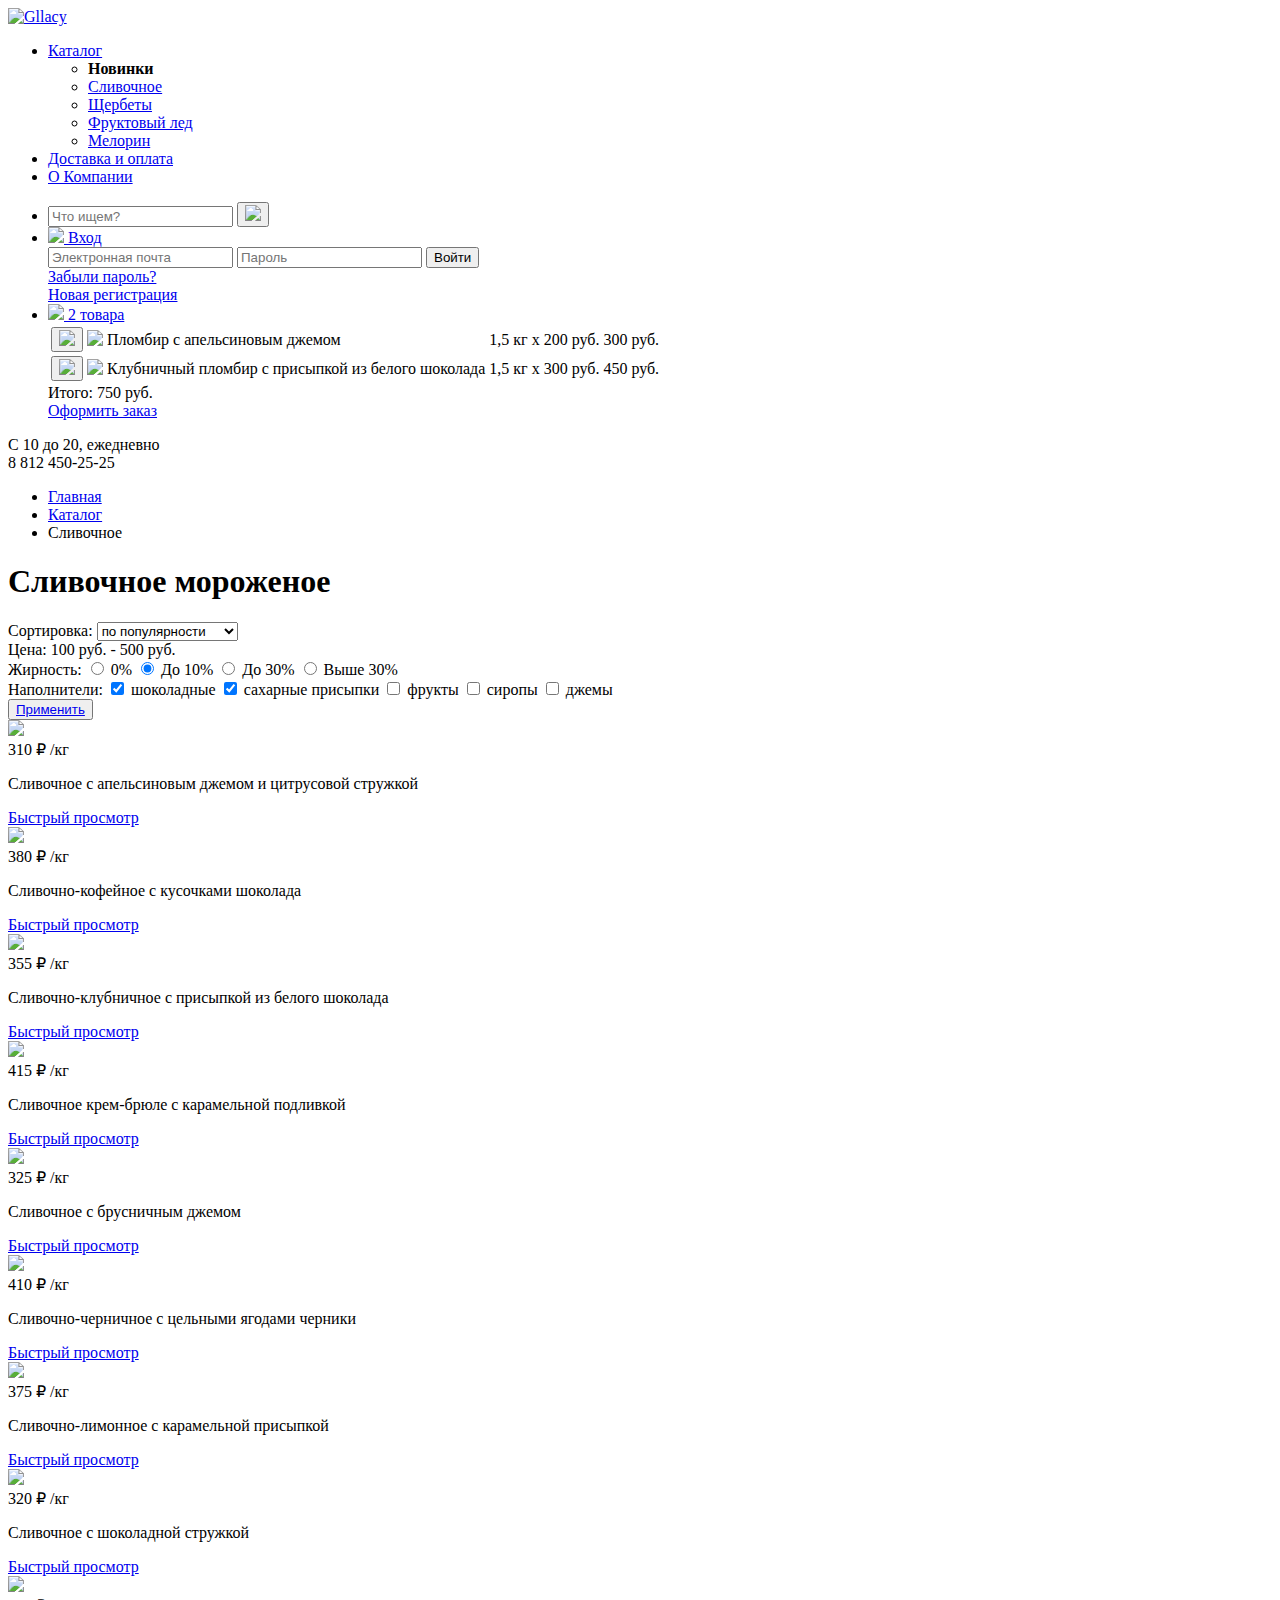
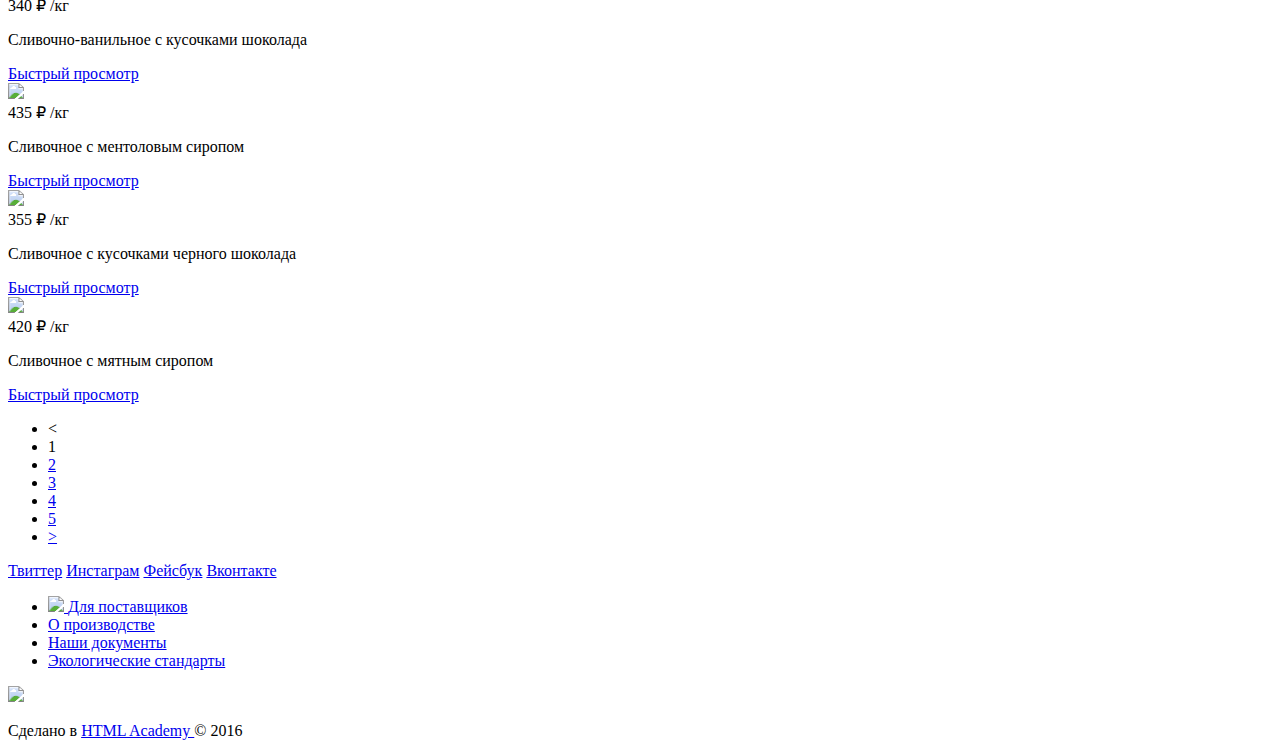
==== catalog.html @ 6a34597c "Внесла последние изменения" ====
<!DOCTYPE html>
<html lang="ru">
  <head>
    <meta charset="utf-8">
    <title>Каталог GllacyShop</title>
  </head>
  <body>
    <!-- Шапка -->
    <header class="container">
      <a class="index-logo" href="index.html">
        <img src="img/index-logo.png" weight="" height="" alt="Gllacy">
      </a>

      <!-- Основная навигация -->
      <nav class="main-navigation">
        <ul>
          <li>
            <a href="#">Каталог</a>
            <ul>
              <li>
                <b class="items-new">Новинки</b>
              </li>
              <li>
                <a href="catalog.html">Сливочное</a>
              </li>
              <li>
                <a href="#">Щербеты</a>
              </li>
              <li>
                <a href="#">Фруктовый лед</a>
              </li>
              <li>
                <a href="#">Мелорин</a>
              </li>
            </ul>
          </li>
          <li>
            <a href="#">Доставка и оплата</a>
          </li>
          <li>
            <a href="#">О Компании</a>
          </li>
        </ul>
      </nav>

      <!-- Кнопки -->
      <div class="buttons">
        <ul>
          <li>
            <form class="search" action="https://echo.htmlacademy.ru" method="post">
              <input type="search" name="search" id="search-field" value="" placeholder="Что ищем?">
              <button class="search-btn" type="submit">
                <img src="img/logo-1.png" width="" height="">
              </button>
            </form>
          </li>

          <li>
            <a href="#entry-form">
              <img src="logo-2.png" width="" height="">
              <span>Вход</span>
            </a>
            <form class="entry" id="entry-form" action="https://echo.htmlacademy.ru" method="post">
              <input type="email" name="mail" value="" placeholder="Электронная почта" required>
              <input type="password" name="password" value="" placeholder="Пароль" required>
              <button class="entry-btn" type="submit">Войти</button>
              <div class="check-in">
                <a class="forget" href="#">Забыли пароль?</a><br>
                <a class="new-check" href="#">Новая регистрация</a>
              </div>
            </form>
          </li>

          <li>
            <a href="#basket">
              <img src="logo-10.png" width="" height="">
              <span>2 товара</span>
            </a>
            <div class="item-form" id="basket">
              <table>
                <tr>
                  <td>
                    <button class="cancel-btn" type="button">
                      <img src="logo-11.png" width="" height="">
                    </button>
                  </td>
                  <td>
                    <img src="logo-12.png" width="" height="">
                  </td>
                  <td>
                    Пломбир с апельсиновым джемом
                  </td>
                  <td>
                    1,5 кг х <span class="price-1">200 руб.</span>
                  </td>
                  <td>
                    300 руб.
                  </td>
                </tr>
                <tr>
                  <td>
                    <button class="cancel-btn" type="button">
                      <img src="logo-11.png" width="" height="">
                    </button>
                  </td>
                  <td>
                    <img src="logo-13.png" width="" height="">
                  </td>
                  <td>
                    Клубничный пломбир с присыпкой из белого шоколада
                  </td>
                  <td>
                    1,5 кг х <span class="price-1">300 руб.</span>
                  </td>
                  <td>
                    450 руб.
                  </td>
                </tr>
              </table>
              <div class="sum">
                Итого: 750 руб.
              </div>
              <a class="order-btn" href="#">Оформить заказ</a>
            </div>
          </li>
        </ul>
      </div>
    </header>

    <!-- Основная часть -->
    <main class="container">

      <!-- Краткая информация -->
      <div class="brief-information">
        C 10 до 20, ежедневно<br>
        <span>8 812 450-25-25</span>
      </div>

      <!-- Хлебные крошки -->
      <ul class="breadcrumbs">
        <li>
          <a href="index.html">Главная</a>
        </li>
        <li>
          <a href="#">Каталог</a>
        </li>
        <li>
          <span>Сливочное</span>
        </li>
      </ul>
      <h1>Сливочное мороженое</h1>

      <!-- Выбор -->
      <form class="selection" action="https://echo.htmlacademy.ru" method="post">
        <div class="selection-sorting">
          <label>
            Сортировка:
            <select name="sorting">
              <option>по популярности</option>
              <option>сначала недорогие</option>
              <option>сначала дорогие</option>
              <option>по жирности</option>
            </select>
          </label>
        </div>

        <div class="selection-price">
          <span class="select-price">Цена: 100 руб. - 500 руб.</span>
          <div class="slider-wrapper">
            <div class="slider">                                      <!-- Общая полоса -->
              <div class="slider-inner">                              <!-- Внутренняя жирная полоса -->
                <span class="slider-range slider-range-1"></span>     <!-- Регулятор левый -->
                <span class="slider-range slider-range-2"></span>     <!-- Регулятор правый -->
              </div>
            </div>
          </div>
        </div>

        <div class="selection-fatness">
          Жирность:
          <label>
            <input type="radio" name="fatness" value="0">
              0%
          </label>
          <label>
            <input type="radio" name="fatness" value="10" checked>
              До 10%
          </label>
          <label>
            <input type="radio" name="fatness" value="less-30">
              До 30%
          </label>
          <label>
            <input type="radio" name="fatness" value="above-30">
              Выше 30%
          </label>
        </div>

        <div class="selection-fillers">
          Наполнители:
          <label>
            <input type="checkbox" name="fillers-chocolate" value="" checked>
            шоколадные
          </label>
          <label>
            <input type="checkbox" name="fillers-sugar" value="" checked>
            сахарные присыпки
          </label>
          <label>
            <input type="checkbox" name="fillers-fruits" value="">
            фрукты
          </label>
          <label>
            <input type="checkbox" name="fillers-syrups" value="">
            сиропы
          </label>
          <label>
            <input type="checkbox" name="fillers-jams" value="">
            джемы
          </label>
        </div>

        <button class="apply-btn" type="submit"><a href="№">Применить</a></button>
      </form>

      <!-- Ассортимент -->
      <div class="products">
        <article class="items">
          <div class="items-image">
            <img src="img/item-1.jpg"  width="" height="">
          </div>
          <div class="items-price">
            310 &#8381; /кг
          </div>
          <p class="items-description">
            Сливочное с апельсиновым джемом и цитрусовой стружкой
          </p>
          <a class="btn-review" href="#">Быстрый просмотр</a>
        </article>
        <article class="items">
          <div class="items-image">
            <img src="img/item-2.jpg"  width="" height="">
          </div>
          <div class="items-price">
            380 &#8381; /кг
          </div>
          <p class="items-description">
            Сливочно-кофейное с кусочками шоколада
          </p>
          <a class="btn-review" href="#">Быстрый просмотр</a>
        </article>
        <article class="items">
          <div class="items-image">
            <img src="img/item-3.jpg"  width="" height="">
          </div>
          <div class="items-price">
            355 &#8381; /кг
          </div>
          <p class="items-description">
            Сливочно-клубничное с присыпкой из белого шоколада
          </p>
          <a class="btn-review" href="#">Быстрый просмотр</a>
        </article>
        <article class="items">
          <div class="items-image">
            <img src="img/item-4.jpg"  width="" height="">
          </div>
          <div class="items-price">
            415 &#8381; /кг
          </div>
          <p class="items-description">
            Сливочное крем-брюле с карамельной подливкой
          </p>
          <a class="btn-review" href="#">Быстрый просмотр</a>
        </article>

        <article class="items">
          <div class="items-image">
            <img src="img/item-5.jpg"  width="" height="">
          </div>
          <div class="items-price">
            325 &#8381; /кг
          </div>
          <p class="items-description">
            Сливочное с брусничным джемом
          </p>
          <a class="btn-review" href="#">Быстрый просмотр</a>
        </article>
        <article class="items">
          <div class="items-image">
            <img src="img/item-6.jpg"  width="" height="">
          </div>
          <div class="items-price">
            410 &#8381; /кг
          </div>
          <p class="items-description">
            Сливочно-черничное с цельными ягодами черники
          </p>
          <a class="btn-review" href="#">Быстрый просмотр</a>
        </article>
        <article class="items">
          <div class="items-image">
            <img src="img/item-7.jpg"  width="" height="">
          </div>
          <div class="items-price">
            375 &#8381; /кг
          </div>
          <p class="items-description">
            Сливочно-лимонное с карамельной присыпкой
          </p>
          <a class="btn-review" href="#">Быстрый просмотр</a>
        </article>
        <article class="items">
          <div class="items-image">
            <img src="img/item-8.jpg"  width="" height="">
          </div>
          <div class="items-price">
            320 &#8381; /кг
          </div>
          <p class="items-description">
            Сливочное с шоколадной стружкой
          </p>
          <a class="btn-review" href="#">Быстрый просмотр</a>
        </article>

        <article class="items">
          <div class="items-image">
            <img src="img/item-9.jpg"  width="" height="">
          </div>
          <div class="items-price">
            340 &#8381; /кг
          </div>
          <p class="items-description">
            Сливочно-ванильное с кусочками шоколада
          </p>
          <a class="btn-review" href="#">Быстрый просмотр</a>
        </article>
        <article class="items">
          <div class="items-image">
            <img src="img/item-10.jpg"  width="" height="">
          </div>
          <div class="items-price">
            435 &#8381; /кг
          </div>
          <p class="items-description">
            Сливочное с ментоловым сиропом
          </p>
          <a class="btn-review" href="#">Быстрый просмотр</a>
        </article>
        <article class="items">
          <div class="items-image">
            <img src="img/item-11.jpg"  width="" height="">
          </div>
          <div class="items-price">
            355 &#8381; /кг
          </div>
          <p class="items-description">
            Сливочное с кусочками черного шоколада
          </p>
          <a class="btn-review" href="#">Быстрый просмотр</a>
        </article>
        <article class="items">
          <div class="items-image">
            <img src="img/item-12.jpg"  width="" height="">
          </div>
          <div class="items-price">
            420 &#8381; /кг
          </div>
          <p class="items-description">
            Сливочное с мятным сиропом
          </p>
          <a class="btn-review" href="#">Быстрый просмотр</a>
        </article>
      </div>

      <!-- Пагинация -->
      <ul class="number-btn">
        <li>
          <span>&lt;</span>
        </li>
        <li>
          <span>1</span>
        </li>
        <li>
          <a href="#">2</a>
        </li>
        <li>
          <a href="#">3</a>
        </li>
        <li>
          <a href="#">4</a>
        </li>
        <li>
          <a href="#">5</a>
        </li>
        <li>
          <a href="#">&gt;</a>
        </li>
      </ul>
    </main>

    <!-- Подвал -->
    <footer class="container">
      <section class="footer-social">
        <a class="social-btn social-btn-tw" href="#">Твиттер</a>
        <a class="social-btn social-btn-inst" href="#">Инстаграм</a>
        <a class="social-btn social-btn-fb" href="#">Фейсбук</a>
        <a class="social-btn social-btn-vk" href="#">Вконтакте</a>
      </section>

      <section class="footer-references">
        <ul>
          <li>
            <a href="#">
              <img src="img/logo-9.png" width="" height="">
              <span class="for-providers">Для поставщиков</span>
            </a>
          </li>
          <li>
            <a href="#">О производстве</a>
          </li>
          <li>
            <a href="#">Наши документы</a>
          </li>
          <li>
            <a href="#">Экологические стандарты</a>
          </li>
        </ul>
      </section>

      <section class="footer-copyright">
        <a class="footer-logo" href="https://htmlacademy.ru/">
          <img src="img/logo-10.png" width="" height="">
        </a>
          <p>Сделано в
            <a class="footer-html-academy" href="https://htmlacademy.ru/">HTML Academy
            </a>
            &#169; 2016
          </p>
      </section>
    </footer>
  </body>
</html>
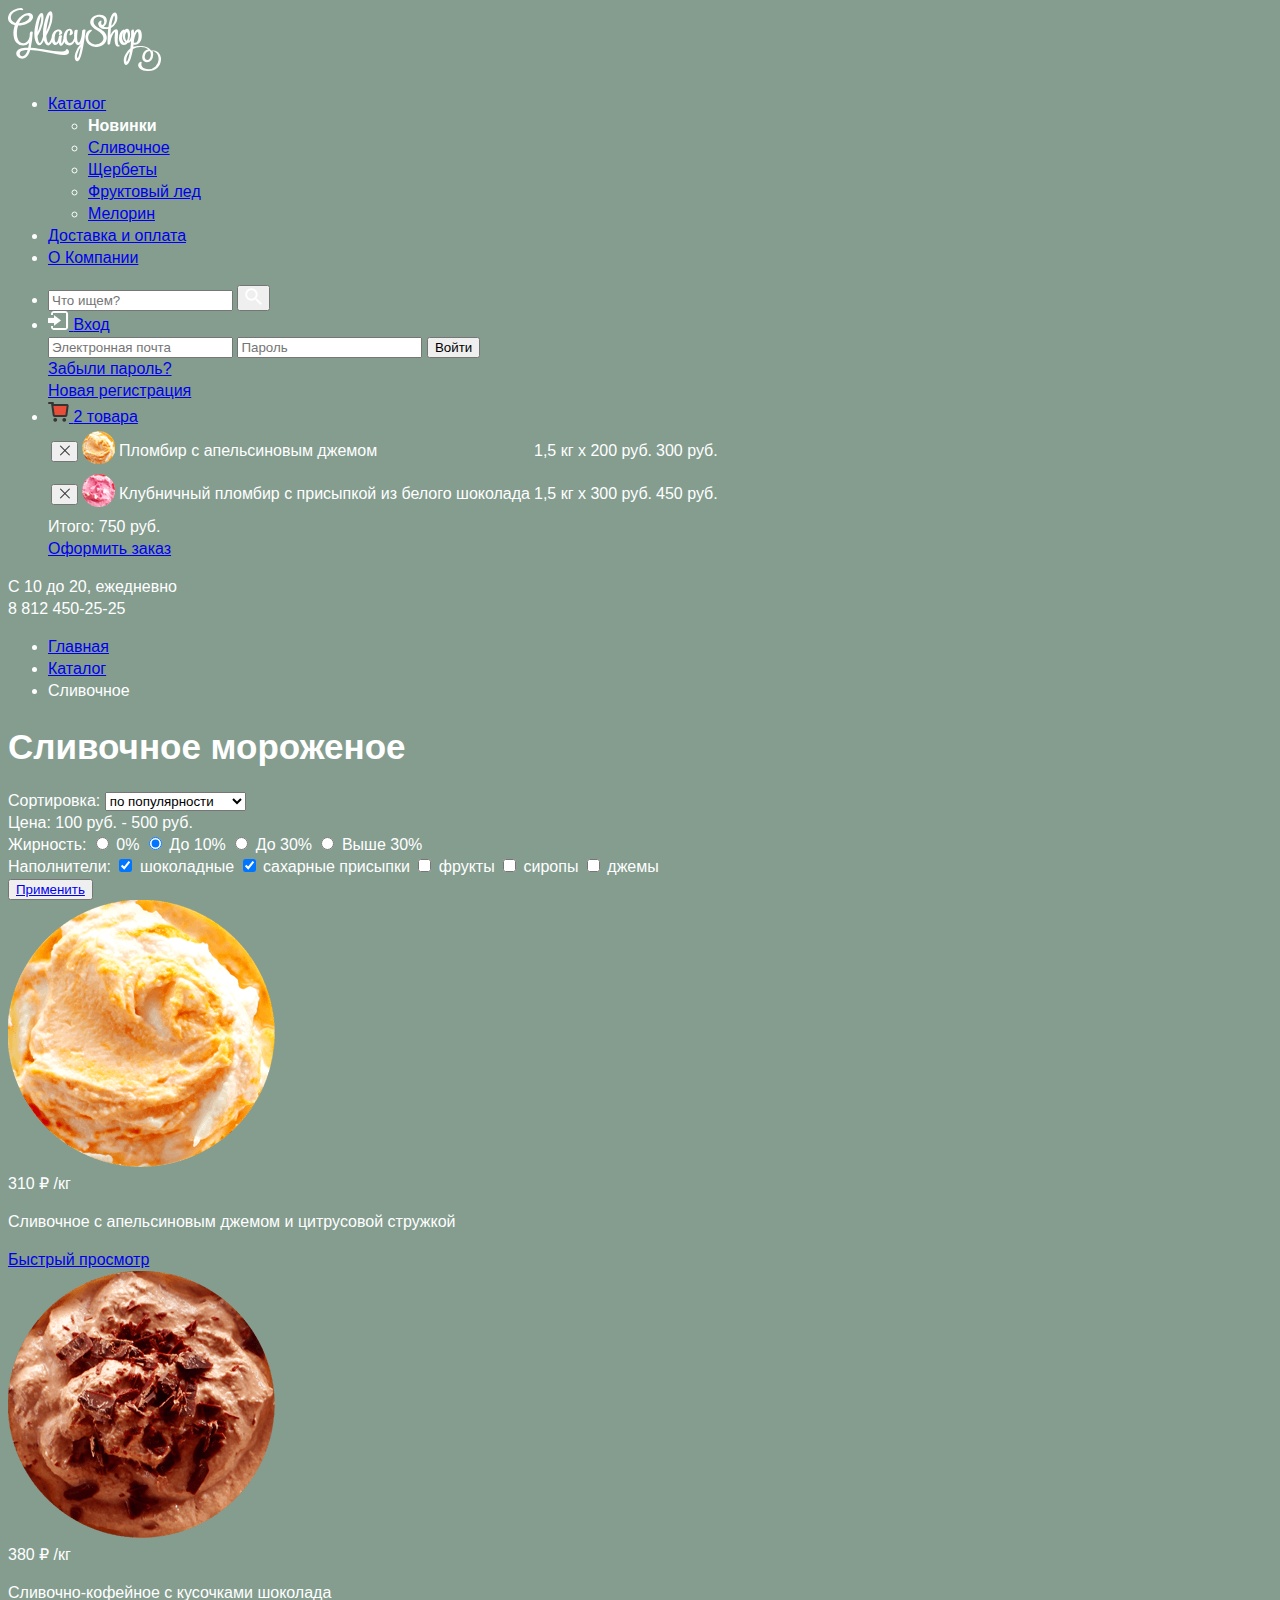
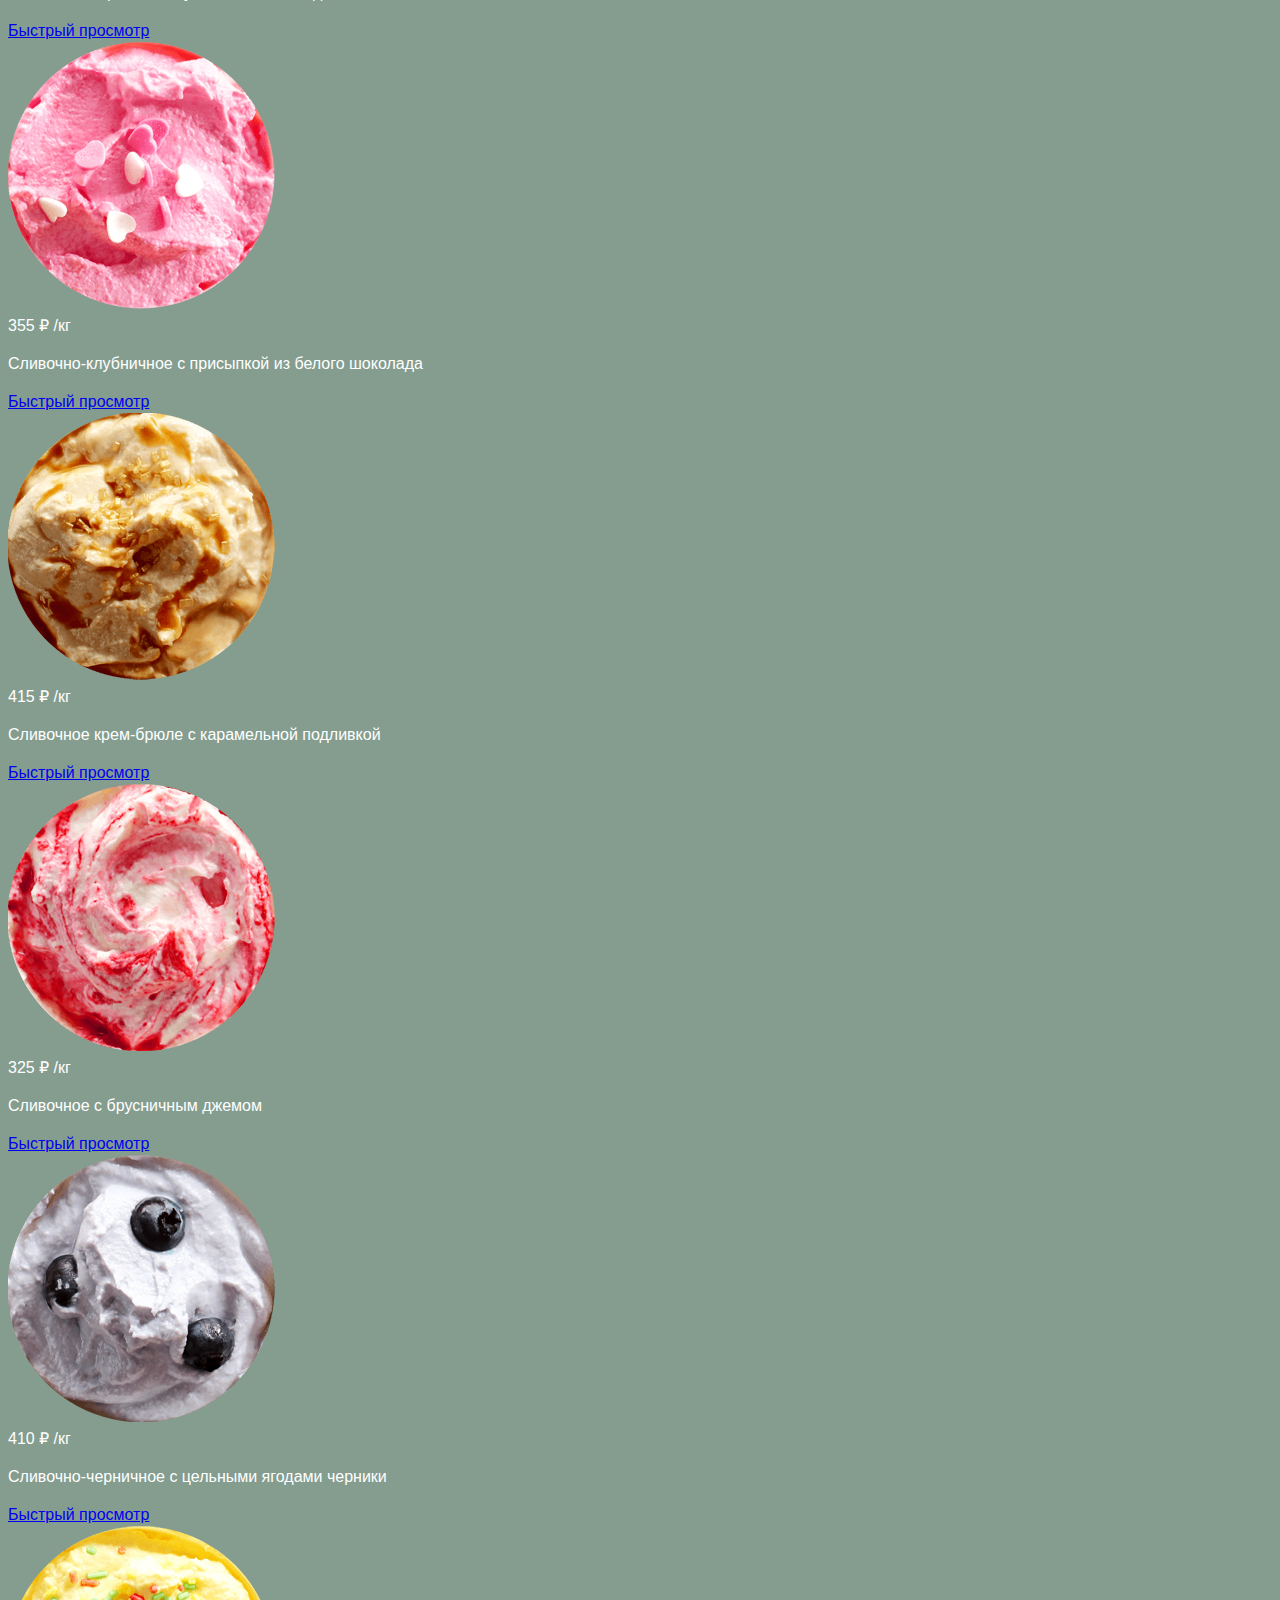
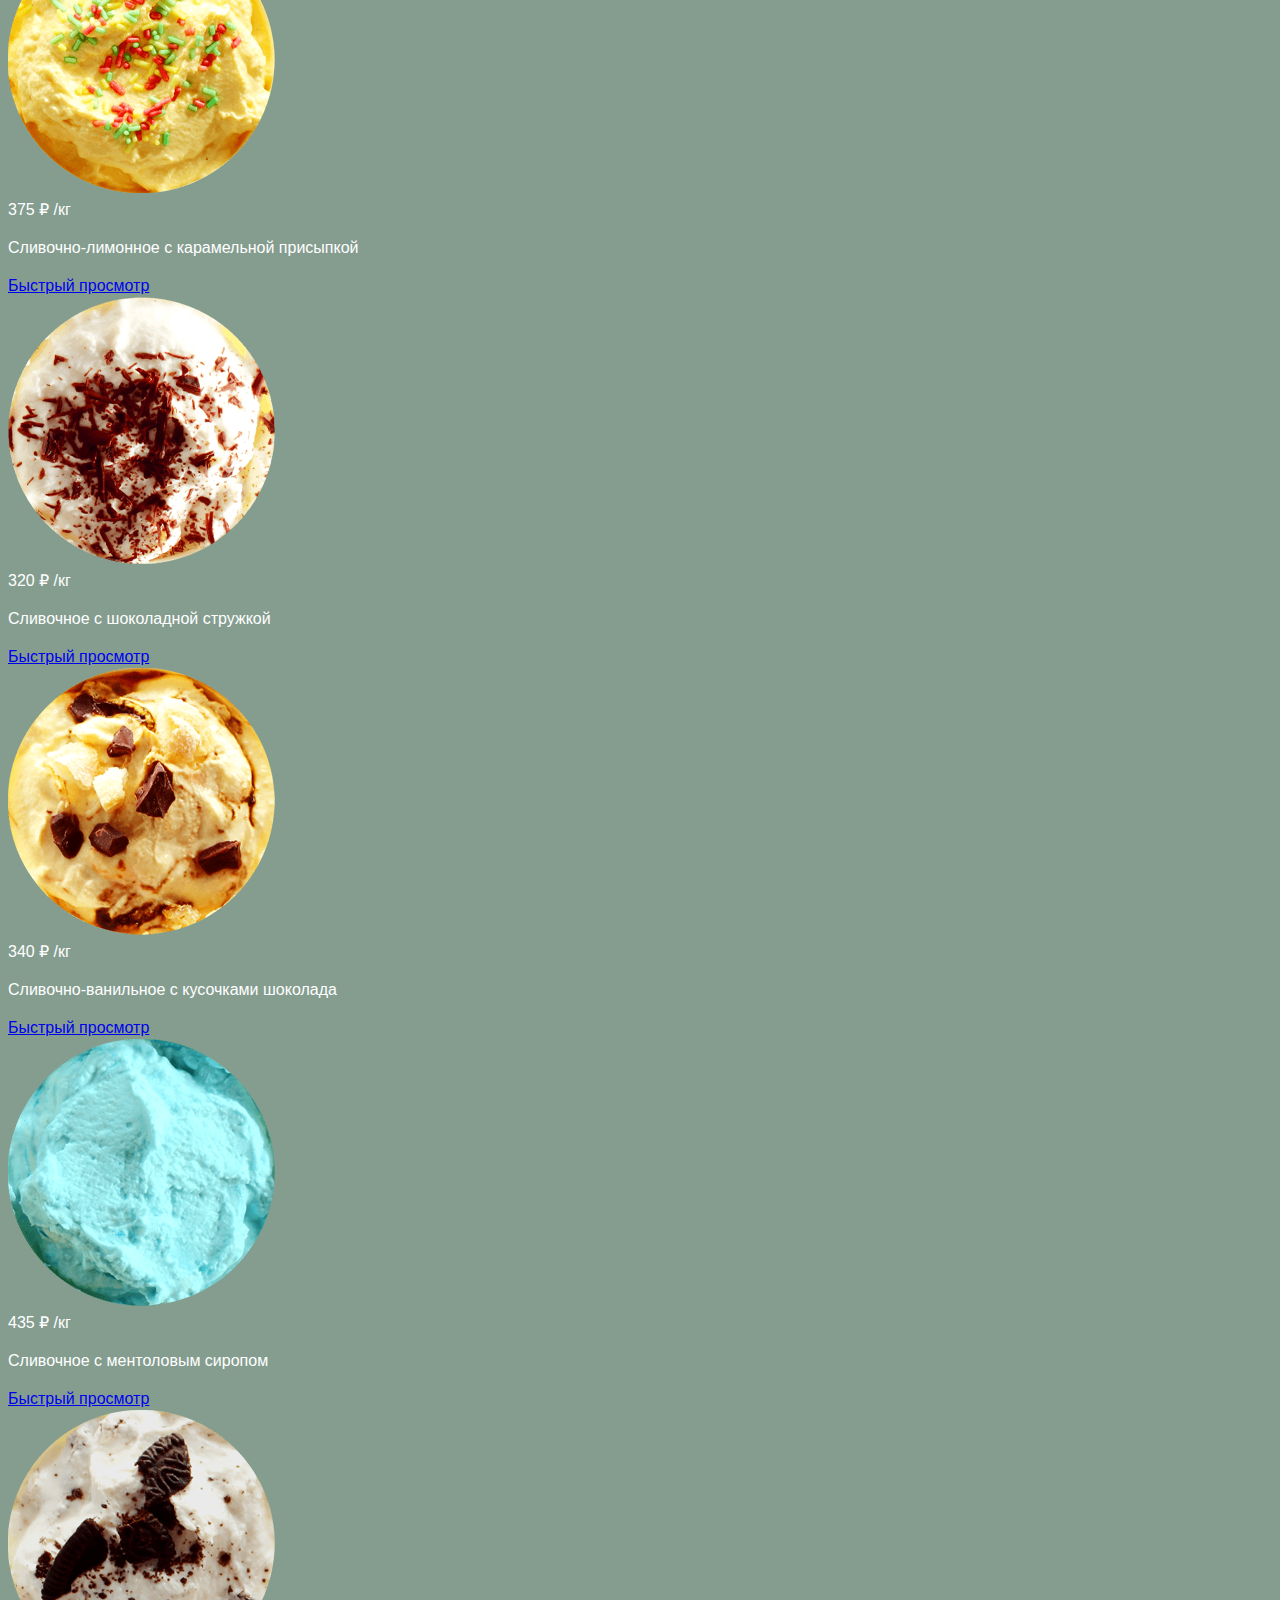
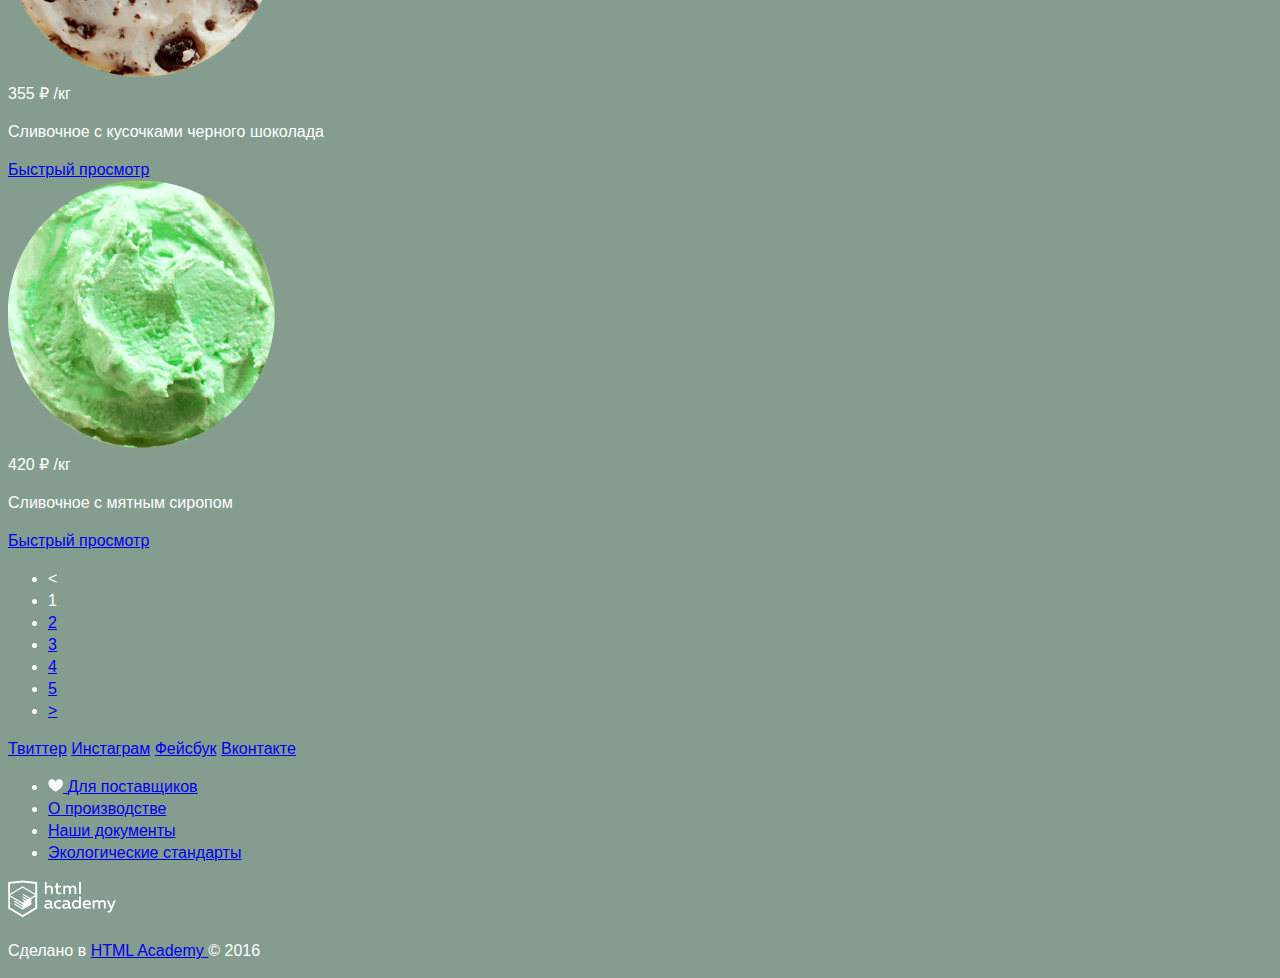
==== commit a5844729: "Подключила изображения и основные стили" ====
--- a/catalog.html
+++ b/catalog.html
@@ -3,12 +3,13 @@
   <head>
     <meta charset="utf-8">
     <title>Каталог GllacyShop</title>
+    <link rel="stylesheet" href="css/style.css">
   </head>
   <body>
     <!-- Шапка -->
     <header class="container">
       <a class="index-logo" href="index.html">
-        <img src="img/index-logo.png" weight="" height="" alt="Gllacy">
+        <img src="img/index-logo.svg" weight="" height="" alt="Gllacy">
       </a>
 
       <!-- Основная навигация -->
@@ -57,7 +58,7 @@
 
           <li>
             <a href="#entry-form">
-              <img src="logo-2.png" width="" height="">
+              <img src="img/logo-2.png" width="" height="">
               <span>Вход</span>
             </a>
             <form class="entry" id="entry-form" action="https://echo.htmlacademy.ru" method="post">
@@ -73,7 +74,7 @@
 
           <li>
             <a href="#basket">
-              <img src="logo-10.png" width="" height="">
+              <img src="img/logo-14.png" width="" height="">
               <span>2 товара</span>
             </a>
             <div class="item-form" id="basket">
@@ -81,11 +82,11 @@
                 <tr>
                   <td>
                     <button class="cancel-btn" type="button">
-                      <img src="logo-11.png" width="" height="">
+                      <img src="img/logo-11.png" width="11" height="11">
                     </button>
                   </td>
                   <td>
-                    <img src="logo-12.png" width="" height="">
+                    <img src="img/logo-12.png" width="33" height="33">
                   </td>
                   <td>
                     Пломбир с апельсиновым джемом
@@ -100,11 +101,11 @@
                 <tr>
                   <td>
                     <button class="cancel-btn" type="button">
-                      <img src="logo-11.png" width="" height="">
+                      <img src="img/logo-11.png" width="11" height="11">
                     </button>
                   </td>
                   <td>
-                    <img src="logo-13.png" width="" height="">
+                    <img src="img/logo-13.png" width="33" height="33">
                   </td>
                   <td>
                     Клубничный пломбир с присыпкой из белого шоколада
@@ -227,7 +228,7 @@
       <div class="products">
         <article class="items">
           <div class="items-image">
-            <img src="img/item-1.jpg"  width="" height="">
+            <img src="img/item-1.png"  width="267" height="267">
           </div>
           <div class="items-price">
             310 &#8381; /кг
@@ -239,7 +240,7 @@
         </article>
         <article class="items">
           <div class="items-image">
-            <img src="img/item-2.jpg"  width="" height="">
+            <img src="img/item-2.png"  width="267" height="267">
           </div>
           <div class="items-price">
             380 &#8381; /кг
@@ -251,7 +252,7 @@
         </article>
         <article class="items">
           <div class="items-image">
-            <img src="img/item-3.jpg"  width="" height="">
+            <img src="img/item-3.png"  width="267" height="267">
           </div>
           <div class="items-price">
             355 &#8381; /кг
@@ -263,7 +264,7 @@
         </article>
         <article class="items">
           <div class="items-image">
-            <img src="img/item-4.jpg"  width="" height="">
+            <img src="img/item-4.png"  width="267" height="267">
           </div>
           <div class="items-price">
             415 &#8381; /кг
@@ -276,7 +277,7 @@
 
         <article class="items">
           <div class="items-image">
-            <img src="img/item-5.jpg"  width="" height="">
+            <img src="img/item-5.png"  width="267" height="267">
           </div>
           <div class="items-price">
             325 &#8381; /кг
@@ -288,7 +289,7 @@
         </article>
         <article class="items">
           <div class="items-image">
-            <img src="img/item-6.jpg"  width="" height="">
+            <img src="img/item-6.png"  width="267" height="267">
           </div>
           <div class="items-price">
             410 &#8381; /кг
@@ -300,7 +301,7 @@
         </article>
         <article class="items">
           <div class="items-image">
-            <img src="img/item-7.jpg"  width="" height="">
+            <img src="img/item-7.png"  width="267" height="267">
           </div>
           <div class="items-price">
             375 &#8381; /кг
@@ -312,7 +313,7 @@
         </article>
         <article class="items">
           <div class="items-image">
-            <img src="img/item-8.jpg"  width="" height="">
+            <img src="img/item-8.png"  width="267" height="267">
           </div>
           <div class="items-price">
             320 &#8381; /кг
@@ -325,7 +326,7 @@
 
         <article class="items">
           <div class="items-image">
-            <img src="img/item-9.jpg"  width="" height="">
+            <img src="img/item-9.png"  width="267" height="267">
           </div>
           <div class="items-price">
             340 &#8381; /кг
@@ -337,7 +338,7 @@
         </article>
         <article class="items">
           <div class="items-image">
-            <img src="img/item-10.jpg"  width="" height="">
+            <img src="img/item-10.png"  width="267" height="267">
           </div>
           <div class="items-price">
             435 &#8381; /кг
@@ -349,7 +350,7 @@
         </article>
         <article class="items">
           <div class="items-image">
-            <img src="img/item-11.jpg"  width="" height="">
+            <img src="img/item-11.png"  width="267" height="267">
           </div>
           <div class="items-price">
             355 &#8381; /кг
@@ -361,7 +362,7 @@
         </article>
         <article class="items">
           <div class="items-image">
-            <img src="img/item-12.jpg"  width="" height="">
+            <img src="img/item-12.png"  width="267" height="267">
           </div>
           <div class="items-price">
             420 &#8381; /кг
@@ -412,7 +413,7 @@
         <ul>
           <li>
             <a href="#">
-              <img src="img/logo-9.png" width="" height="">
+              <img src="img/logo-9.png" width="15" height="13">
               <span class="for-providers">Для поставщиков</span>
             </a>
           </li>
@@ -430,7 +431,7 @@
 
       <section class="footer-copyright">
         <a class="footer-logo" href="https://htmlacademy.ru/">
-          <img src="img/logo-10.png" width="" height="">
+          <img src="img/logo-10.png" width="108" height="38">
         </a>
           <p>Сделано в
             <a class="footer-html-academy" href="https://htmlacademy.ru/">HTML Academy
--- a/css/style.css
+++ b/css/style.css
@@ -0,0 +1,13 @@
+body {
+  font-family: "Roboto", Arial, sans-serif;
+  font-size: 16px;
+  line-height: 22px;
+  color: #ffffff;
+  background-color: #849d8f;
+}
+
+h1 {
+  font-size: 35px;
+  line-height: 41px;
+  font-weight: bold;
+}
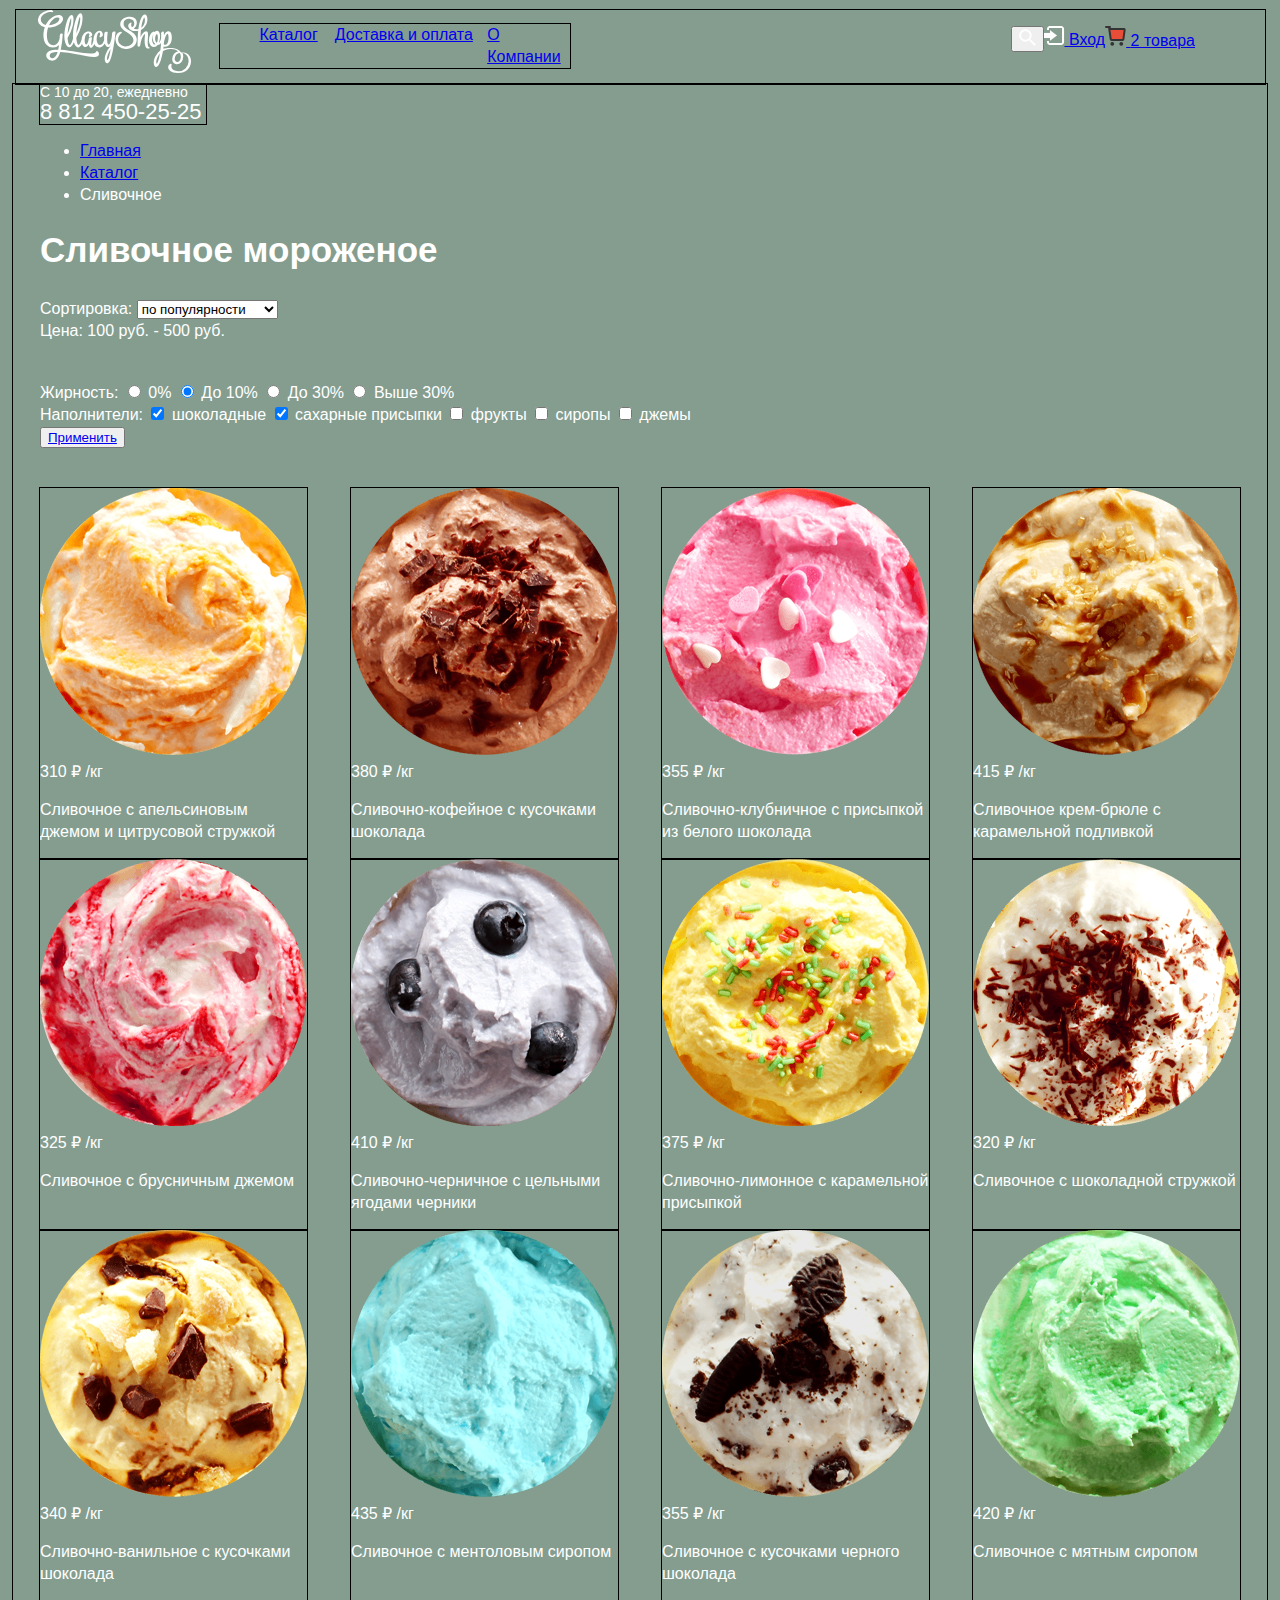
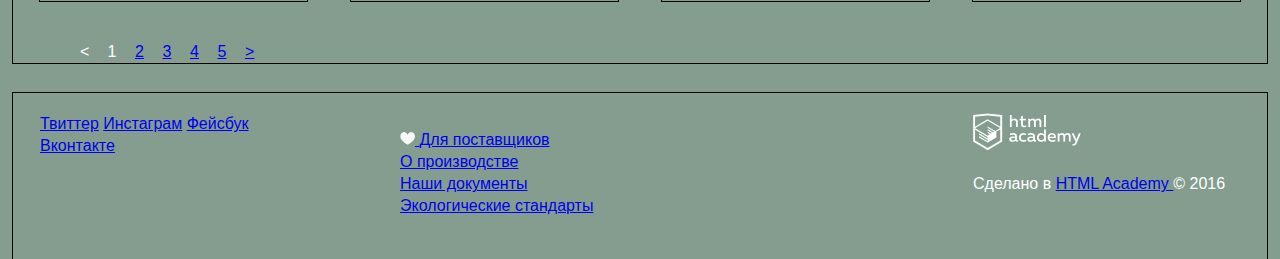
==== commit eb4daad4: "Сетка" ====
--- a/catalog.html
+++ b/catalog.html
@@ -14,10 +14,10 @@
 
       <!-- Основная навигация -->
       <nav class="main-navigation">
-        <ul>
+        <ul class="main-navigation-1">
           <li>
             <a href="#">Каталог</a>
-            <ul>
+            <ul class="main-navigation-2">
               <li>
                 <b class="items-new">Новинки</b>
               </li>
@@ -149,7 +149,7 @@
           <span>Сливочное</span>
         </li>
       </ul>
-      <h1>Сливочное мороженое</h1>
+      <h1 class="creamy">Сливочное мороженое</h1>
 
       <!-- Выбор -->
       <form class="selection" action="https://echo.htmlacademy.ru" method="post">
--- a/css/style.css
+++ b/css/style.css
@@ -4,6 +4,8 @@
   line-height: 22px;
   color: #ffffff;
   background-color: #849d8f;
+  padding: 0;
+  margin: 0;
 }
 
 h1 {
@@ -11,3 +13,189 @@
   line-height: 41px;
   font-weight: bold;
 }
+
+.container {
+  width: 1200px;
+  margin: 0 auto;
+  padding: 0 27px;
+  display: flex;
+
+  /* Для сетки */
+  outline: 1px black solid;
+}
+
+.container:nth-child(1) {
+  padding-left: 22px;
+  margin-top: 10px;
+}
+
+.container:nth-child(2) {
+  display: block;
+}
+
+.container:nth-child(3) {
+  justify-content: space-between;
+  padding-top: 20px;
+  padding-bottom: 26px;
+}
+
+.main-navigation {
+  width: 412px;
+}
+
+.buttons {
+  width: 267px;
+  margin-left: auto;
+}
+
+.main-navigation-1 {
+  display: flex;
+  list-style-type: none;
+  margin-left: 29px;
+  margin-right: 33px;
+  margin-top: 14px;
+  margin-bottom: 16px;
+
+  /* Для сетки */
+  outline: 1px black solid;
+}
+
+.main-navigation-1 li:first-child {
+  width: 85px;
+}
+
+.main-navigation-1 li:nth-child(2) {
+  width: 172px;
+}
+
+.main-navigation-1 li:nth-child(3) {
+  width: 93px;
+}
+
+.main-navigation-2 {
+  display: none;
+}
+
+.buttons ul{
+  display: flex;
+  list-style-type: none;
+}
+
+input[type=search] {
+  display: none;
+}
+
+.entry {
+  display: none;
+}
+
+.brief-information {
+  width: 166px;
+  font-size: 14px;
+  line-height: 16px;
+
+  /* Для сетки */
+  outline: 1px black solid;
+}
+
+.brief-information span {
+  font-size: 22px;
+  line-height: 24px;
+}
+
+.slider {
+  margin-bottom: 40px;
+}
+
+.banners {
+  display: flex;
+  justify-content: space-between;
+  margin-bottom: 40px;
+}
+
+.tasty-banners {
+  width: 560px;
+}
+
+.products {
+  display: flex;
+  flex-wrap: wrap;
+  justify-content: space-between;
+  margin-bottom: 40px;
+}
+
+.items {
+  width: 267px;
+
+  /* Для сетки */
+  outline: 1px black solid;
+}
+
+.btn-review {
+  display: none;
+}
+
+.seo {
+  display: flex;
+  flex-wrap: wrap;
+  justify-content: space-between;
+  padding: 26px 20px 15px;
+  margin-bottom: 40px;
+}
+
+.seo-1 {
+  width: 540px;
+}
+
+.news-delivery {
+  display: flex;
+  justify-content: space-between;
+  margin-bottom: 40px;
+}
+
+.block-1 {
+  width: 560px;
+}
+
+.map {
+  /* Для сетки */
+  outline: 1px black solid;
+  min-height: 430px;
+}
+
+.footer-social, .footer-copyright {
+  width: 267px;
+}
+
+.footer-references {
+  width: 560px;
+}
+
+.footer-references ul {
+  list-style-type: none;
+}
+
+/* Каталог */
+.item-form {
+  display: none;
+}
+
+.creamy {
+  margin-bottom: 28px;
+}
+
+.selection {
+  margin-bottom: 40px;
+}
+
+.number-btn {
+  display: flex;
+  justify-content: space-between;;
+  list-style-type: none;
+  width: 190px;
+  margin-bottom: 30px;
+}
+
+.number-btn li{
+  width: 25px;
+}
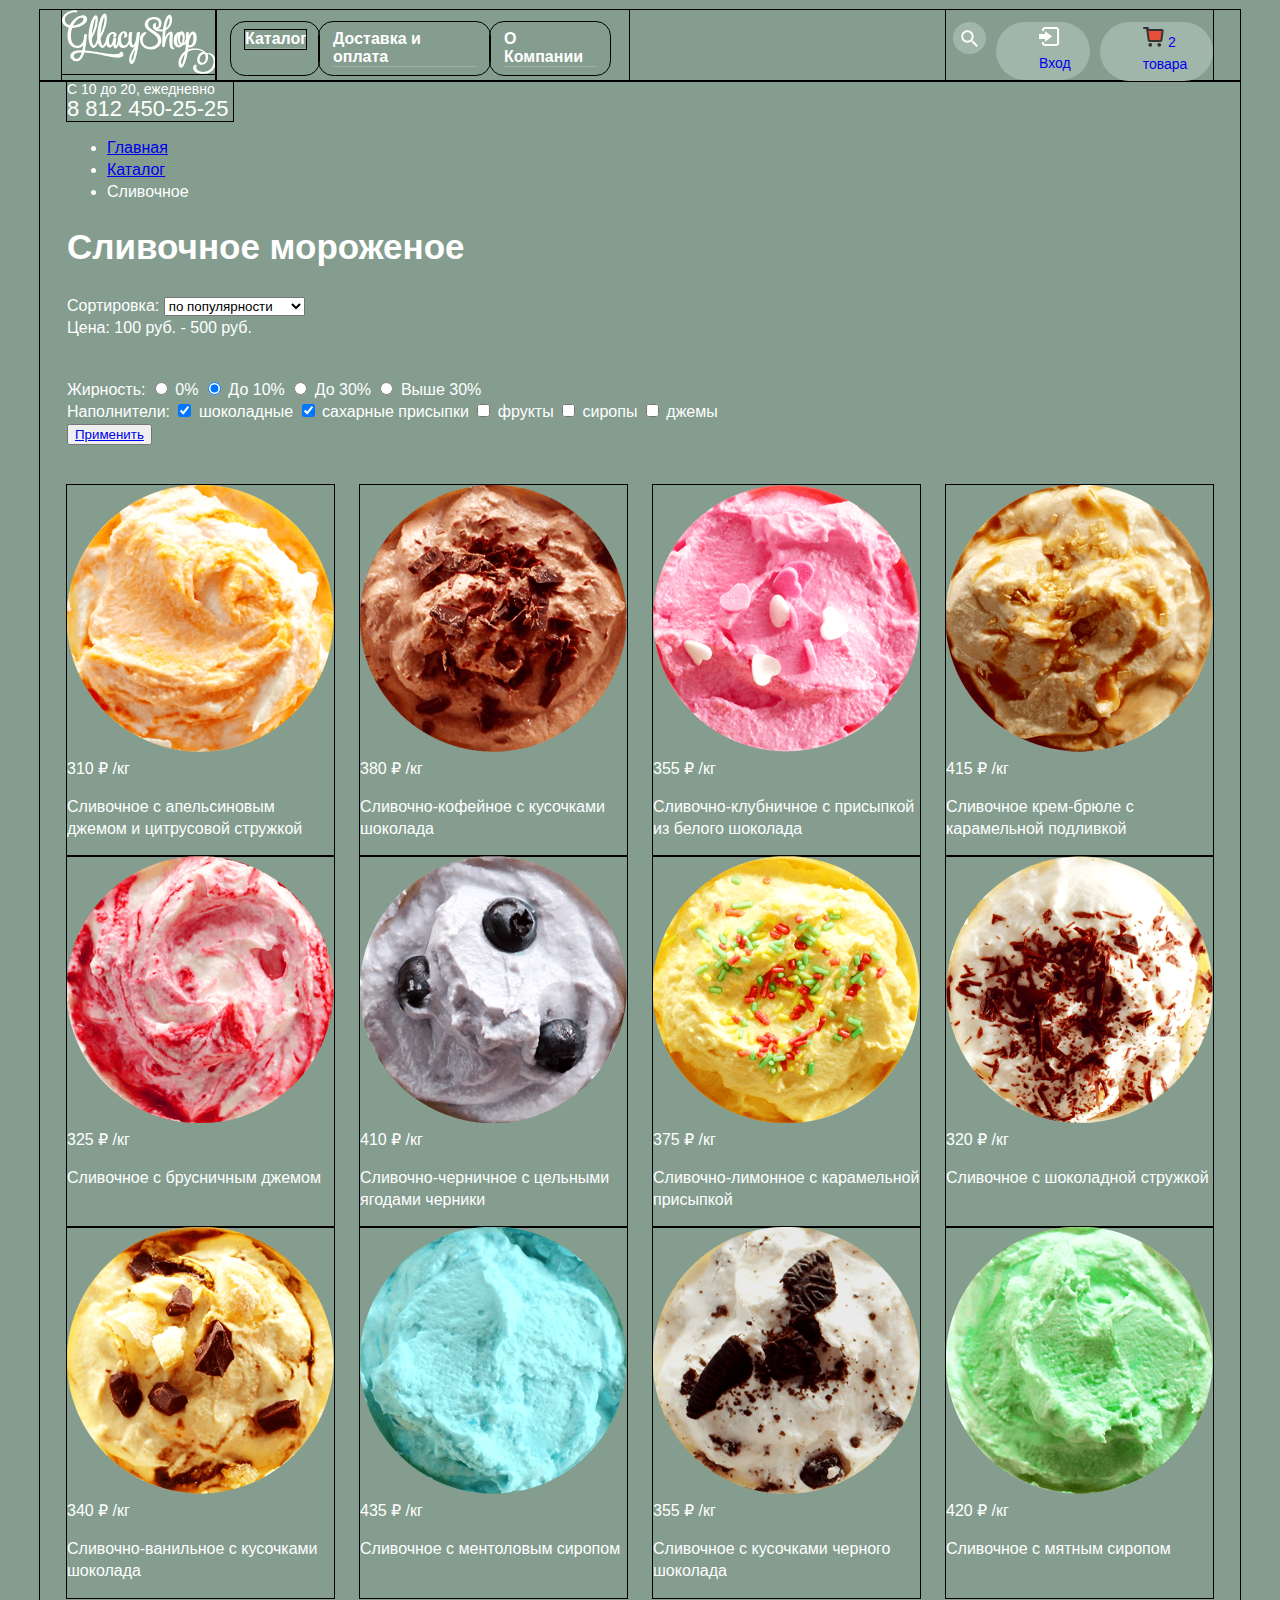
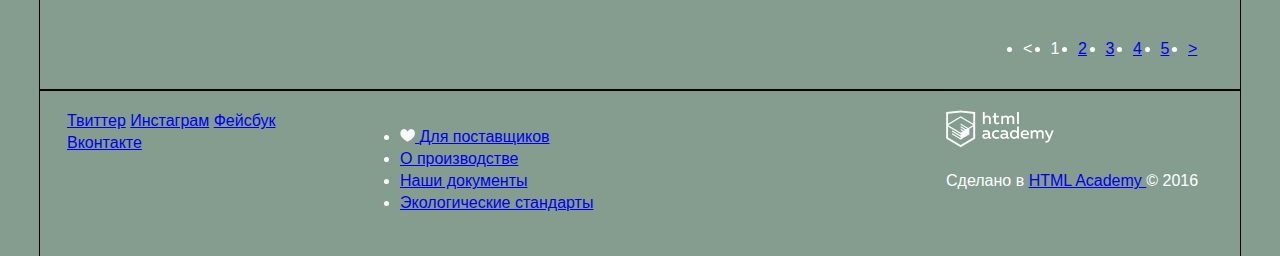
==== commit 922c8e05: "Шапка-проблемы" ====
--- a/catalog.html
+++ b/catalog.html
@@ -9,20 +9,20 @@
     <!-- Шапка -->
     <header class="container">
       <a class="index-logo" href="index.html">
-        <img src="img/index-logo.svg" weight="" height="" alt="Gllacy">
+        <img src="img/index-logo.svg" weight="154" height="64" alt="Gllacy">
       </a>
 
       <!-- Основная навигация -->
       <nav class="main-navigation">
         <ul class="main-navigation-1">
-          <li>
+          <li class="catalog">
             <a href="#">Каталог</a>
             <ul class="main-navigation-2">
               <li>
                 <b class="items-new">Новинки</b>
               </li>
               <li>
-                <a href="catalog.html">Сливочное</a>
+                <a class="active" href="catalog.html">Сливочное</a>
               </li>
               <li>
                 <a href="#">Щербеты</a>
--- a/css/style.css
+++ b/css/style.css
@@ -14,18 +14,85 @@
   font-weight: bold;
 }
 
+/* Шрифты */
+@font-face {
+  font-family: "Roboto";
+  font-style: normal;
+  font-weight: normal;
+  src: local("Roboto-Regular"),
+       url("fonts/roboto-regular-webfont.woff2") format("woff2"),
+       url("fonts/roboto-regular-webfont.woff") format("woff"),
+       url("fonts/Roboto-Regular.ttf") format("ttf"),
+       url("fonts/roboto-regular-webfont.eot") format("eot");
+}
+
+@font-face {
+  font-family: "Roboto";
+  font-style: normal;
+  font-weight: bold;
+  src: local("Roboto-Bold"),
+       url("fonts/roboto-bold-webfont.woff2") format("woff2"),
+       url("fonts/roboto-bold-webfont.woff") format("woff"),
+       url("fonts/Roboto-Bold.ttf") format("ttf"),
+       url("fonts/roboto-bold-webfont.eot") format("eot");
+}
+
+@font-face {
+  font-family: "Roboto";
+  font-style: italic;
+  font-weight: bold;
+  src: local("Roboto-BoldItalic"),
+       url("fonts/roboto-bolditalic-webfont.woff2") format("woff2"),
+       url("fonts/roboto-bolditalic-webfont.woff") format("woff"),
+       url("fonts/Roboto-BoldItalic.ttf") format("ttf"),
+       url("fonts/roboto-bolditalic-webfont.eot") format("eot");
+}
+
+@font-face {
+  font-family: "Roboto";
+  font-style: italic;
+  font-weight: normal;
+  src: local("Roboto-Italic"),
+       url("fonts/roboto-italic-webfont.woff2") format("woff2"),
+       url("fonts/roboto-italic-webfont.woff") format("woff"),
+       url("fonts/Roboto-Italic.ttf") format("ttf"),
+       url("fonts/roboto-italic-webfont.eot") format("eot");
+}
+
+@font-face {
+  font-family: "Roboto-Medium";
+  font-style: normal;
+  font-weight: normal;
+  src: local("Roboto-Medium"),
+       url("fonts/roboto-medium-webfont.woff2") format("woff2"),
+       url("fonts/roboto-medium-webfont.woff") format("woff"),
+       url("fonts/Roboto-Medium.ttf") format("ttf"),
+       url("fonts/roboto-medium-webfont.eot") format("eot");
+}
+
+@font-face {
+  font-family: "Roboto-Medium";
+  font-style: italic;
+  font-weight: normal;
+  src: local("Roboto-MediumItalic"),
+       url("fonts/roboto-mediumitalic-webfont.woff2") format("woff2"),
+       url("fonts/roboto-mediumitalic-webfont.woff") format("woff"),
+       url("fonts/Roboto-MediumItalic.ttf") format("ttf"),
+       url("fonts/roboto-mediumitalic-webfont.eot") format("eot");
+}
+
+/* Основные блоки */
 .container {
-  width: 1200px;
+  display: flex;
+  width: 1146px;
   margin: 0 auto;
   padding: 0 27px;
-  display: flex;
 
   /* Для сетки */
   outline: 1px black solid;
 }
 
 .container:nth-child(1) {
-  padding-left: 22px;
   margin-top: 10px;
 }
 
@@ -39,50 +106,262 @@
   padding-bottom: 26px;
 }
 
+/* Шапка */
+.index-logo {
+  margin-left: -5px;
+
+  /* Для сетки */
+  outline: 1px black solid;
+}
+
+.index-logo img {
+  width: 154px;
+  height: 64px;
+
+  /* Для сетки */
+  outline: 1px black solid;
+}
+
+/* Основная навигация */
 .main-navigation {
-  width: 412px;
+  width: 379px;
+  padding-left: 15px;
+  padding-right: 19px;
+  padding-top: 12px;
+
+  /* Для сетки */
+  outline: 1px black solid;
+}
+
+.main-navigation a {
+  text-decoration: none;
+}
+
+.main-navigation li {
+  margin: 0;
+  padding: 0;
+}
+
+.main-navigation a {
+  display: block;
+}
+
+.main-navigation-1 {
+  display: flex;
+  justify-content: space-between;
+  margin: 0;
+  padding: 0;
+  /*margin-bottom: 24px;*/
+  list-style-type: none;
+  font-size: 16px;
+  line-height: 18px;
+  font-weight: bold;
+}
+
+.main-navigation-1>li {
+  padding-left: 14px;
+  padding-right: 13px;
+  padding-bottom: 8px;
+  padding-top: 8px;
+  border-radius: 14px;
+
+  /* Для сетки */
+  outline: 1px black solid;
+}
+
+.main-navigation-1>li:first-child {
+  position: relative;
+  width: 89px;
+
+  /* Для сетки */
+  outline: 1px black solid;
+}
+
+.main-navigation-1>li:first-child>a {
+  width: 61px;
+
+  /* Для сетки */
+  outline: 1px black solid;
+}
+
+.main-navigation-1>li:nth-child(2) {
+  width: 172px;
+}
+
+.main-navigation-1>li:nth-child(2)>a {
+  width: 144px;
+}
+
+.main-navigation-1>li:nth-child(3) {
+  width: 121px;
+  margin-right: 14px;
+}
+
+.main-navigation-1>li:nth-child(3)>a {
+  width: 93px;
+}
+
+.main-navigation-1>li>a:link, a:visited {
+  color: #ffffff;
+  border-bottom: 1px solid rgba(255, 255, 255, 0.2);
+}
+
+.main-navigation-1>li:hover {
+  background-color: #f7f6f3;
+  color: black;
+}
+
+
+
+.main-navigation-2 {
+  display: none;
+}
+
+.catalog:hover .main-navigation-2 {
+  margin: 0;
+  padding: 0;
+  display: flex;
+  flex-direction: column;
+  position: absolute;
+  top: 40px;
+  left: -8px;
+  list-style-type: none;
+  font-family: "Roboto", Arial, sans-serif;
+  font-weight: normal;
+  font-style: normal;
+  font-size: 14px;
+  line-height: 16px;
+  width: 145px;
+  background-color: #f8f7f4;
+  border-radius: 4px;
+  box-shadow: 0px 20px 20px 0px rgba(0, 0, 0, 0.4);
+}
+
+.main-navigation-2 a, b {
+  display: block;
+  text-decoration: none;
+  border: none;
+  color: #323232;
+  padding-left: 20px;
+  padding-top: 7px;
+  padding-bottom: 7px;
+}
+
+.main-navigation-2 b {
+  padding-bottom: 14px;
+  font-weight: bold;
+  margin-right: 8px;
+  padding-right: 12px;
+  margin-left: 8px;
+  padding-left: 12px;
+  padding-top: 13px;
+  border-bottom: 1px solid #d1d0ce;
+}
+
+.main-navigation-2>li:last-child>a {
+  margin-bottom: 7px;
+}
+
+.main-navigation-2 a:hover {
+  background-color: #fbded7;
+}
+
+.main-navigation-2 a:active {
+  background-color: #f6b5a5;
+}
+
+.main-navigation-2 a.active:hover, a.active:active {
+  background-color: #d07058;
+  color: #ffffff;
 }
 
 .buttons {
   width: 267px;
   margin-left: auto;
-}
-
-.main-navigation-1 {
+  padding-top: 12px;
+  /*margin-bottom: 17px;*/
+
+  /* Для сетки */
+  outline: 1px black solid;
+}
+
+.buttons ul{
   display: flex;
   list-style-type: none;
-  margin-left: 29px;
-  margin-right: 33px;
-  margin-top: 14px;
-  margin-bottom: 16px;
-
-  /* Для сетки */
-  outline: 1px black solid;
-}
-
-.main-navigation-1 li:first-child {
-  width: 85px;
-}
-
-.main-navigation-1 li:nth-child(2) {
-  width: 172px;
-}
-
-.main-navigation-1 li:nth-child(3) {
-  width: 93px;
-}
-
-.main-navigation-2 {
-  display: none;
-}
-
-.buttons ul{
-  display: flex;
-  list-style-type: none;
+  margin: 0px;
+  padding: 0px;
+}
+
+.buttons li {
+  margin: 0px;
+  padding: 0px;
+  margin-left: 10px;
+}
+
+.buttons li:first-child {
+  margin-left: 7px;
+}
+
+.search button {
+  padding: 8px 8px 4px;
+  border-radius: 35px;
+  background-color: #a1b6aa;
+  border: none;
+  cursor: pointer
+}
+
+.buttons a {
+  position: relative;
+  display: block;
+  padding: 5px 8px 6px;
+  border-radius: 35px;
+  background-color: #a1b6aa;
+  border: none;
+  cursor: pointer;
+  text-decoration: none;
+}
+
+.buttons span {
+  font-family: "Roboto-Medium", Arial, sans-serif;
+  font-size: 14px;
+  line-height: 16px;
+}
+
+.buttons li a:first-child {
+  padding-left: 43px;
+  padding-right: 17px;
+}
+
+.buttons li a:last-child {
+  padding-left: 43px;
+  padding-right: 34px;
+}
+
+.buttons li:nth-child(2) span:before {
+  content: "";
+  position: absolute;
+  top: 0px;
+  left: 0px;
+  background-image: url(img/spritesheet.png);
+  background-repeat: no-repeat;
+  background-position: -122px -80px;
+  width: 21px;
+  height: 19px;
 }
 
 input[type=search] {
   display: none;
+}
+
+.search:hover button {
+  background-color: #ffffff;
+  background-image: url(img/magnifier-2.png);
+  background-repeat: no-repeat;
+  background-position: 50% 50%;
+}
+
+.search:hover input[type=search] {
+  display: block;
 }
 
 .entry {
@@ -171,10 +450,6 @@
   width: 560px;
 }
 
-.footer-references ul {
-  list-style-type: none;
-}
-
 /* Каталог */
 .item-form {
   display: none;
@@ -191,9 +466,11 @@
 .number-btn {
   display: flex;
   justify-content: space-between;;
-  list-style-type: none;
   width: 190px;
-  margin-bottom: 30px;
+  padding-bottom: 30px;
+  margin-left: auto;
+  margin-top: 0;
+  margin-bottom: 0;
 }
 
 .number-btn li{
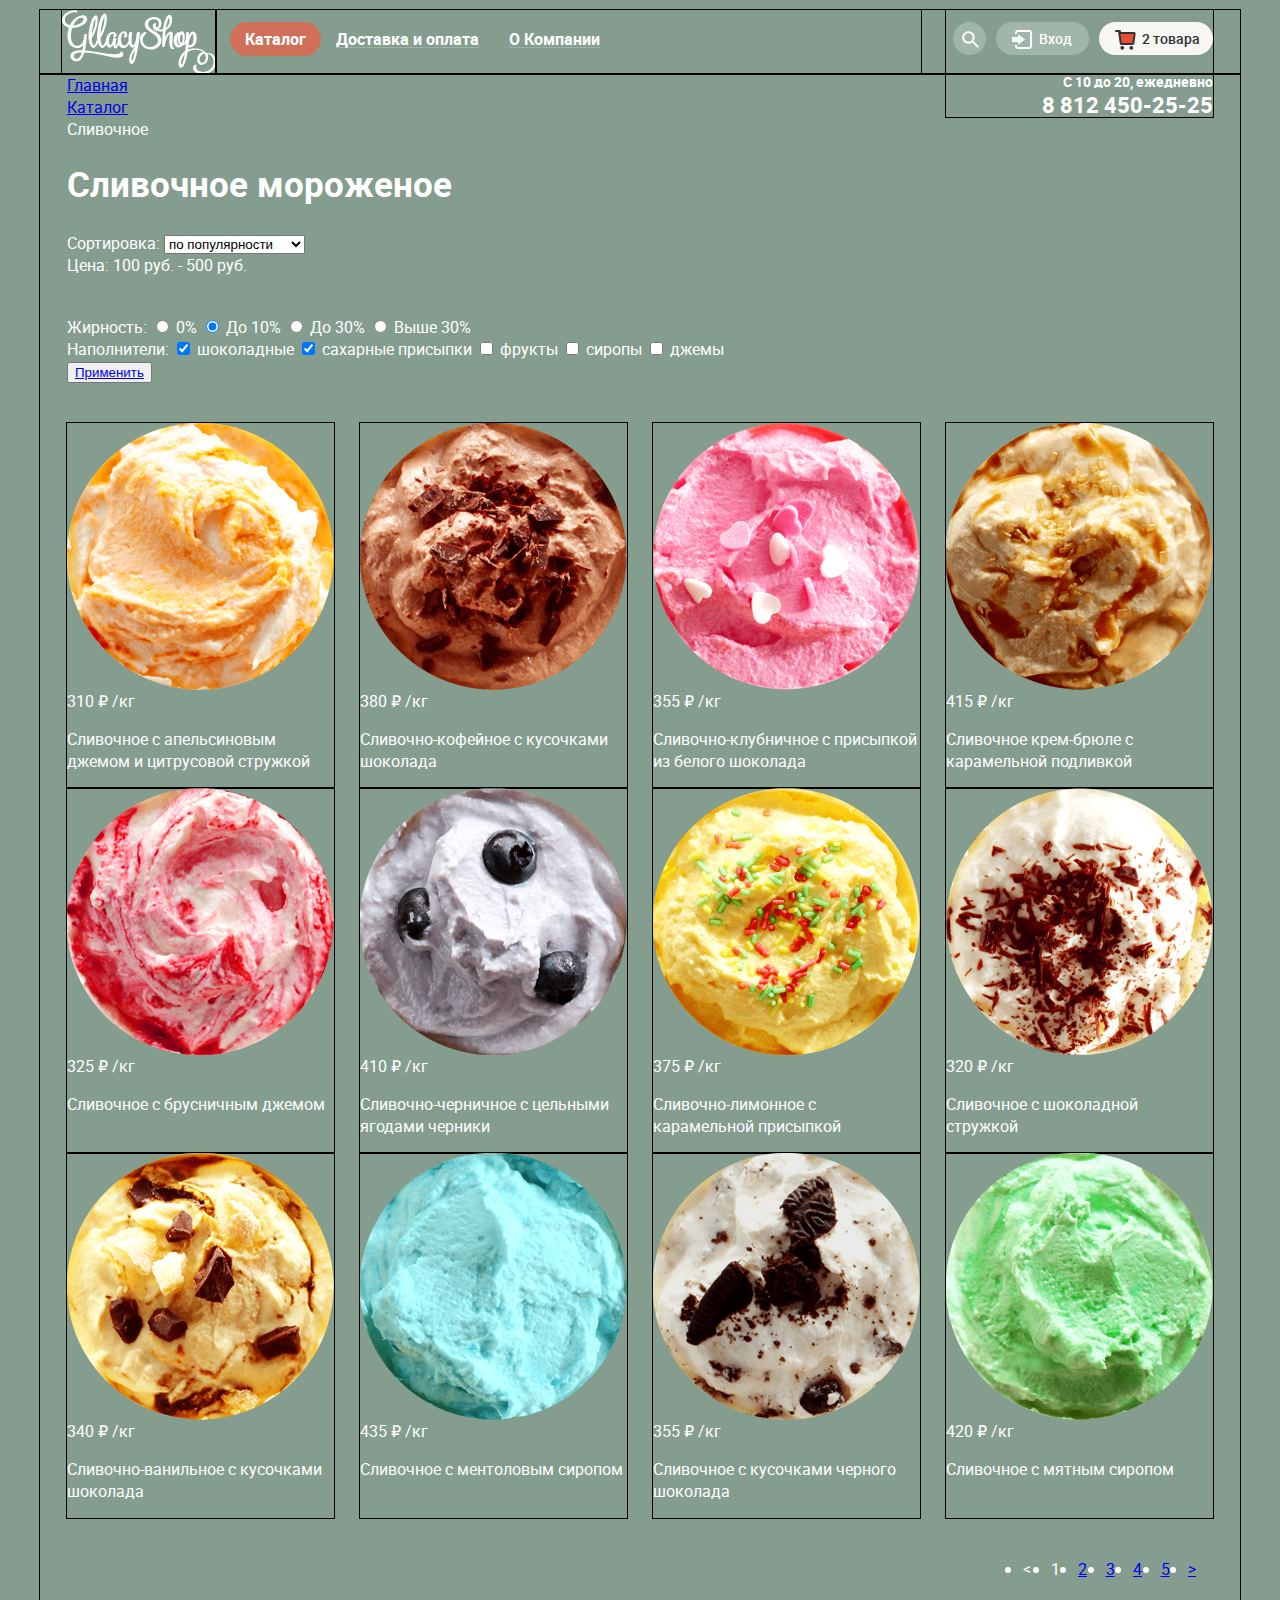
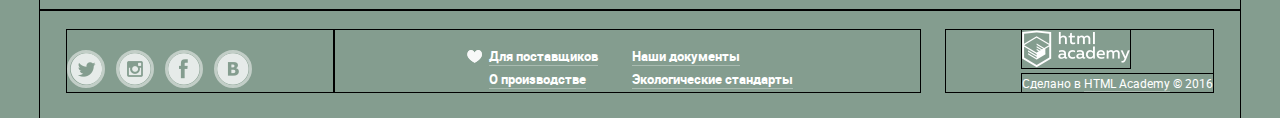
==== commit e865ceb8: "Сделала хедер и футер на обеих страницах" ====
--- a/catalog.html
+++ b/catalog.html
@@ -15,14 +15,14 @@
       <!-- Основная навигация -->
       <nav class="main-navigation">
         <ul class="main-navigation-1">
-          <li class="catalog">
-            <a href="#">Каталог</a>
+          <li class="catalog link">
+            <a class="active" href="#"><span>Каталог</span></a>
             <ul class="main-navigation-2">
               <li>
                 <b class="items-new">Новинки</b>
               </li>
               <li>
-                <a class="active" href="catalog.html">Сливочное</a>
+                <a class="active">Сливочное</a>
               </li>
               <li>
                 <a href="#">Щербеты</a>
@@ -35,11 +35,11 @@
               </li>
             </ul>
           </li>
-          <li>
-            <a href="#">Доставка и оплата</a>
-          </li>
-          <li>
-            <a href="#">О Компании</a>
+          <li class="link">
+            <a href="#"><span>Доставка и оплата</span></a>
+          </li>
+          <li class="link">
+            <a href="#"><span>О Компании</span></a>
           </li>
         </ul>
       </nav>
@@ -47,46 +47,45 @@
       <!-- Кнопки -->
       <div class="buttons">
         <ul>
-          <li>
+          <li class="search-btn">
             <form class="search" action="https://echo.htmlacademy.ru" method="post">
-              <input type="search" name="search" id="search-field" value="" placeholder="Что ищем?">
-              <button class="search-btn" type="submit">
-                <img src="img/logo-1.png" width="" height="">
+              <button type="submit">
               </button>
+              <div class="style-search form-field">
+                <input type="search" name="search" id="search-field" value="" placeholder="Что ищем?">
+              </div>
             </form>
           </li>
 
-          <li>
+          <li class="entry-btn">
             <a href="#entry-form">
-              <img src="img/logo-2.png" width="" height="">
               <span>Вход</span>
             </a>
-            <form class="entry" id="entry-form" action="https://echo.htmlacademy.ru" method="post">
+            <form class="entry form-field" id="entry-form" action="https://echo.htmlacademy.ru" method="post">
               <input type="email" name="mail" value="" placeholder="Электронная почта" required>
               <input type="password" name="password" value="" placeholder="Пароль" required>
-              <button class="entry-btn" type="submit">Войти</button>
               <div class="check-in">
-                <a class="forget" href="#">Забыли пароль?</a><br>
-                <a class="new-check" href="#">Новая регистрация</a>
+                <button class="btn" type="submit">Войти</button>
+                <div class="check-in-links">
+                  <a href="#">Забыли пароль?</a><br>
+                  <a href="#">Новая регистрация</a>
+                </div>
               </div>
             </form>
           </li>
 
-          <li>
-            <a href="#basket">
-              <img src="img/logo-14.png" width="" height="">
+          <li class="basket-btn basket-full">
+            <a class="basket-full-link" href="#">
+              <!-- <img src="img/logo-14.png" width="" height=""> -->
               <span>2 товара</span>
             </a>
-            <div class="item-form" id="basket">
+            <div class="basket-form form-field">
               <table>
                 <tr>
                   <td>
                     <button class="cancel-btn" type="button">
-                      <img src="img/logo-11.png" width="11" height="11">
+                      <!-- <img src="img/logo-11.png" width="11" height="11"> -->
                     </button>
-                  </td>
-                  <td>
-                    <img src="img/logo-12.png" width="33" height="33">
                   </td>
                   <td>
                     Пломбир с апельсиновым джемом
@@ -101,11 +100,8 @@
                 <tr>
                   <td>
                     <button class="cancel-btn" type="button">
-                      <img src="img/logo-11.png" width="11" height="11">
+                      <!-- <img src="img/logo-11.png" width="11" height="11"> -->
                     </button>
-                  </td>
-                  <td>
-                    <img src="img/logo-13.png" width="33" height="33">
                   </td>
                   <td>
                     Клубничный пломбир с присыпкой из белого шоколада
@@ -121,7 +117,7 @@
               <div class="sum">
                 Итого: 750 руб.
               </div>
-              <a class="order-btn" href="#">Оформить заказ</a>
+              <a class="order-btn btn" href="#">Оформить заказ</a>
             </div>
           </li>
         </ul>
@@ -410,34 +406,24 @@
       </section>
 
       <section class="footer-references">
-        <ul>
-          <li>
-            <a href="#">
-              <img src="img/logo-9.png" width="15" height="13">
-              <span class="for-providers">Для поставщиков</span>
-            </a>
-          </li>
-          <li>
-            <a href="#">О производстве</a>
-          </li>
-          <li>
-            <a href="#">Наши документы</a>
-          </li>
-          <li>
-            <a href="#">Экологические стандарты</a>
-          </li>
-        </ul>
+        <div class="footer-references-1">
+          <a class="text-links" href="#"><span>Для поставщиков</span></a>
+          <a class="text-links" href="#"><span>О производстве</span></a>
+        </div>
+        <div class="footer-references-2">
+          <a class="text-links" href="#"><span>Наши документы</span></a>
+          <a class="text-links" href="#"><span>Экологические стандарты</span></a>
+        </div>
       </section>
 
       <section class="footer-copyright">
-        <a class="footer-logo" href="https://htmlacademy.ru/">
-          <img src="img/logo-10.png" width="108" height="38">
-        </a>
-          <p>Сделано в
-            <a class="footer-html-academy" href="https://htmlacademy.ru/">HTML Academy
-            </a>
-            &#169; 2016
-          </p>
+        <a class="footer-logo" href="https://htmlacademy.ru/"></a>
+        <p>Сделано в
+          <a class="text-links footer-html-academy" href="https://htmlacademy.ru/">
+            <span>HTML Academy</span>
+          </a>
+          &#169; 2016
+        </p>
       </section>
     </footer>
   </body>
--- a/css/style.css
+++ b/css/style.css
@@ -1,5 +1,5 @@
 body {
-  font-family: "Roboto", Arial, sans-serif;
+  font-family: "Roboto", "Arial", sans-serif;
   font-size: 16px;
   line-height: 22px;
   color: #ffffff;
@@ -14,16 +14,22 @@
   font-weight: bold;
 }
 
+img {
+  display: block;
+  /*width: 100%;
+  height: auto;*/
+}
+
 /* Шрифты */
 @font-face {
   font-family: "Roboto";
   font-style: normal;
   font-weight: normal;
   src: local("Roboto-Regular"),
-       url("fonts/roboto-regular-webfont.woff2") format("woff2"),
-       url("fonts/roboto-regular-webfont.woff") format("woff"),
-       url("fonts/Roboto-Regular.ttf") format("ttf"),
-       url("fonts/roboto-regular-webfont.eot") format("eot");
+       url("../fonts/roboto-regular-webfont.woff2") format("woff2"),
+       url("../fonts/roboto-regular-webfont.woff") format("woff"),
+       url("../fonts/Roboto-Regular.ttf") format("ttf"),
+       url("../fonts/roboto-regular-webfont.eot") format("eot");
 }
 
 @font-face {
@@ -31,10 +37,10 @@
   font-style: normal;
   font-weight: bold;
   src: local("Roboto-Bold"),
-       url("fonts/roboto-bold-webfont.woff2") format("woff2"),
-       url("fonts/roboto-bold-webfont.woff") format("woff"),
-       url("fonts/Roboto-Bold.ttf") format("ttf"),
-       url("fonts/roboto-bold-webfont.eot") format("eot");
+       url("../fonts/roboto-bold-webfont.woff2") format("woff2"),
+       url("../fonts/roboto-bold-webfont.woff") format("woff"),
+       url("../fonts/Roboto-Bold.ttf") format("ttf"),
+       url("../fonts/roboto-bold-webfont.eot") format("eot");
 }
 
 @font-face {
@@ -42,10 +48,10 @@
   font-style: italic;
   font-weight: bold;
   src: local("Roboto-BoldItalic"),
-       url("fonts/roboto-bolditalic-webfont.woff2") format("woff2"),
-       url("fonts/roboto-bolditalic-webfont.woff") format("woff"),
-       url("fonts/Roboto-BoldItalic.ttf") format("ttf"),
-       url("fonts/roboto-bolditalic-webfont.eot") format("eot");
+       url("../fonts/roboto-bolditalic-webfont.woff2") format("woff2"),
+       url("../fonts/roboto-bolditalic-webfont.woff") format("woff"),
+       url("../fonts/Roboto-BoldItalic.ttf") format("ttf"),
+       url("../fonts/roboto-bolditalic-webfont.eot") format("eot");
 }
 
 @font-face {
@@ -53,10 +59,10 @@
   font-style: italic;
   font-weight: normal;
   src: local("Roboto-Italic"),
-       url("fonts/roboto-italic-webfont.woff2") format("woff2"),
-       url("fonts/roboto-italic-webfont.woff") format("woff"),
-       url("fonts/Roboto-Italic.ttf") format("ttf"),
-       url("fonts/roboto-italic-webfont.eot") format("eot");
+       url("../fonts/roboto-italic-webfont.woff2") format("woff2"),
+       url("../fonts/roboto-italic-webfont.woff") format("woff"),
+       url("../fonts/Roboto-Italic.ttf") format("ttf"),
+       url("../fonts/roboto-italic-webfont.eot") format("eot");
 }
 
 @font-face {
@@ -64,10 +70,10 @@
   font-style: normal;
   font-weight: normal;
   src: local("Roboto-Medium"),
-       url("fonts/roboto-medium-webfont.woff2") format("woff2"),
-       url("fonts/roboto-medium-webfont.woff") format("woff"),
-       url("fonts/Roboto-Medium.ttf") format("ttf"),
-       url("fonts/roboto-medium-webfont.eot") format("eot");
+       url("../fonts/roboto-medium-webfont.woff2") format("woff2"),
+       url("../fonts/roboto-medium-webfont.woff") format("woff"),
+       url("../fonts/Roboto-Medium.ttf") format("ttf"),
+       url("../fonts/roboto-medium-webfont.eot") format("eot");
 }
 
 @font-face {
@@ -75,10 +81,10 @@
   font-style: italic;
   font-weight: normal;
   src: local("Roboto-MediumItalic"),
-       url("fonts/roboto-mediumitalic-webfont.woff2") format("woff2"),
-       url("fonts/roboto-mediumitalic-webfont.woff") format("woff"),
-       url("fonts/Roboto-MediumItalic.ttf") format("ttf"),
-       url("fonts/roboto-mediumitalic-webfont.eot") format("eot");
+       url("../fonts/roboto-mediumitalic-webfont.woff2") format("woff2"),
+       url("../fonts/roboto-mediumitalic-webfont.woff") format("woff"),
+       url("../fonts/Roboto-MediumItalic.ttf") format("ttf"),
+       url("../fonts/roboto-mediumitalic-webfont.eot") format("eot");
 }
 
 /* Основные блоки */
@@ -101,7 +107,6 @@
 }
 
 .container:nth-child(3) {
-  justify-content: space-between;
   padding-top: 20px;
   padding-bottom: 26px;
 }
@@ -124,116 +129,101 @@
 
 /* Основная навигация */
 .main-navigation {
-  width: 379px;
-  padding-left: 15px;
-  padding-right: 19px;
+  width: 691px;
+  padding-left: 14px;
   padding-top: 12px;
 
   /* Для сетки */
   outline: 1px black solid;
 }
 
+.main-navigation li {
+  margin: 0px;
+  padding: 0px;
+}
+
 .main-navigation a {
+  display: block;
   text-decoration: none;
-}
-
-.main-navigation li {
-  margin: 0;
-  padding: 0;
-}
-
-.main-navigation a {
-  display: block;
+  color: #ffffff;
 }
 
 .main-navigation-1 {
   display: flex;
-  justify-content: space-between;
-  margin: 0;
-  padding: 0;
-  /*margin-bottom: 24px;*/
+  margin: 0px;
+  padding: 0px;
   list-style-type: none;
   font-size: 16px;
   line-height: 18px;
   font-weight: bold;
 }
 
-.main-navigation-1>li {
-  padding-left: 14px;
-  padding-right: 13px;
+.link>a {
+  color: #ffffff;
+  padding-left: 15px;
+  padding-right: 15px;
   padding-bottom: 8px;
   padding-top: 8px;
-  border-radius: 14px;
-
-  /* Для сетки */
-  outline: 1px black solid;
-}
-
-.main-navigation-1>li:first-child {
+  white-space: nowrap;
+  max-width: 200px;
+  overflow: hidden;
+  text-overflow: ellipsis;
+}
+
+.main-navigation-1 .link {
   position: relative;
-  width: 89px;
-
-  /* Для сетки */
-  outline: 1px black solid;
-}
-
-.main-navigation-1>li:first-child>a {
-  width: 61px;
-
-  /* Для сетки */
-  outline: 1px black solid;
-}
-
-.main-navigation-1>li:nth-child(2) {
-  width: 172px;
-}
-
-.main-navigation-1>li:nth-child(2)>a {
-  width: 144px;
-}
-
-.main-navigation-1>li:nth-child(3) {
-  width: 121px;
-  margin-right: 14px;
-}
-
-.main-navigation-1>li:nth-child(3)>a {
-  width: 93px;
-}
-
-.main-navigation-1>li>a:link, a:visited {
+}
+
+.link span::after {
+  content: "";
+  position: absolute;
+  right: 15px;
+  left: 15px;
+  bottom: 8px;
+  height: 1px;
+  background-color: rgba(255, 255, 255, 0.2);
+}
+
+.link>a:link, .link>a:visited {
   color: #ffffff;
-  border-bottom: 1px solid rgba(255, 255, 255, 0.2);
-}
-
-.main-navigation-1>li:hover {
+}
+
+.link>a:hover, .link>a:active {
   background-color: #f7f6f3;
-  color: black;
-}
-
-
-
+  color: #323232;
+  border-radius: 17px;
+}
+
+.link>a:active {
+  box-shadow: inset 0px 2px 1px 0px #696969;
+}
+
+.link:hover span::after {
+  display: none;
+}
+
+/*Выпадающее меню*/
 .main-navigation-2 {
   display: none;
 }
 
-.catalog:hover .main-navigation-2 {
+ .catalog:hover .main-navigation-2 {
   margin: 0;
   padding: 0;
   display: flex;
   flex-direction: column;
   position: absolute;
-  top: 40px;
+  top: 39px;
   left: -8px;
   list-style-type: none;
-  font-family: "Roboto", Arial, sans-serif;
+  font-family: "Roboto", "Arial", sans-serif;
   font-weight: normal;
   font-style: normal;
   font-size: 14px;
   line-height: 16px;
   width: 145px;
   background-color: #f8f7f4;
-  border-radius: 4px;
+  border-radius: 5px;
   box-shadow: 0px 20px 20px 0px rgba(0, 0, 0, 0.4);
 }
 
@@ -270,16 +260,24 @@
   background-color: #f6b5a5;
 }
 
-.main-navigation-2 a.active:hover, a.active:active {
+a.active, a.active:hover, a.active:active, a.active:focus {
   background-color: #d07058;
   color: #ffffff;
 }
 
+.catalog>.active {
+  border-radius: 17px;
+}
+
+.catalog>.active span::after {
+  display: none;
+}
+
+/*Кнопки-формы*/
 .buttons {
   width: 267px;
   margin-left: auto;
   padding-top: 12px;
-  /*margin-bottom: 17px;*/
 
   /* Для сетки */
   outline: 1px black solid;
@@ -287,12 +285,14 @@
 
 .buttons ul{
   display: flex;
+  flex-wrap: nowrap;
   list-style-type: none;
   margin: 0px;
   padding: 0px;
 }
 
 .buttons li {
+  position: relative;
   margin: 0px;
   padding: 0px;
   margin-left: 10px;
@@ -303,14 +303,15 @@
 }
 
 .search button {
-  padding: 8px 8px 4px;
-  border-radius: 35px;
+  width: 33px;
+  height: 33px;
+  border-radius: 50%;
   background-color: #a1b6aa;
   border: none;
   cursor: pointer
 }
 
-.buttons a {
+.entry-btn>a, .basket-btn>a {
   position: relative;
   display: block;
   padding: 5px 8px 6px;
@@ -319,65 +320,354 @@
   border: none;
   cursor: pointer;
   text-decoration: none;
+  color: #ffffff;
 }
 
 .buttons span {
-  font-family: "Roboto-Medium", Arial, sans-serif;
+  font-family: "Roboto-Medium", "Arial", sans-serif;
   font-size: 14px;
   line-height: 16px;
 }
 
-.buttons li a:first-child {
+.entry-btn>a {
   padding-left: 43px;
   padding-right: 17px;
 }
 
-.buttons li a:last-child {
+.basket-btn>a {
   padding-left: 43px;
-  padding-right: 34px;
-}
-
-.buttons li:nth-child(2) span:before {
+  padding-right: 32px;
+}
+
+.search button::before {
   content: "";
   position: absolute;
-  top: 0px;
-  left: 0px;
-  background-image: url(img/spritesheet.png);
-  background-repeat: no-repeat;
-  background-position: -122px -80px;
+  top: 50%;
+  left: 50%;
+  margin-left: -8px;
+  margin-top: -10px;
+  background-image: url(../img/logo-1.png);
+  background-repeat: no-repeat;
+  width: 17px;
+  height: 17px;
+}
+
+.search button::after {
+  content: "";
+  display: none;
+  position: absolute;
+  top: 50%;
+  left: 50%;
+  margin-left: -8px;
+  margin-top: -10px;
+  background-image: url(../img/logo-15.svg);
+  background-repeat: no-repeat;
+  width: 17px;
+  height: 17px;
+}
+
+.search:hover button::after {
+  display: block;
+}
+
+.search:hover button {
+  background-color: #ffffff;
+}
+
+.style-search {
+  display: none;
+}
+
+.search:hover .style-search {
+  display: block;
+  width: 308px;
+}
+
+.entry-btn span::before {
+  content: "";
+  position: absolute;
+  top: 50%;
+  left: 16px;
+  margin-top: -9px;
+  background-image: url(../img/logo-2.png);
+  background-repeat: no-repeat;
   width: 21px;
   height: 19px;
 }
 
-input[type=search] {
+.entry-btn span::after {
+  content: "";
   display: none;
-}
-
-.search:hover button {
+  position: absolute;
+  top: 50%;
+  left: 16px;
+  margin-top: -9px;
+  background-image: url(../img/logo-16.svg);
+  background-repeat: no-repeat;
+  width: 21px;
+  height: 19px;
+}
+
+.entry-btn:hover span::after {
+  display: block;
+}
+
+.entry-btn:hover>a {
   background-color: #ffffff;
-  background-image: url(img/magnifier-2.png);
-  background-repeat: no-repeat;
-  background-position: 50% 50%;
-}
-
-.search:hover input[type=search] {
-  display: block;
+  color: #323232;
 }
 
 .entry {
   display: none;
-}
-
+  width: 245px;
+}
+
+.entry-btn:hover .entry {
+  display: block;
+}
+
+.form-field {
+  position: absolute;
+  top: 37px;
+  right: 0px;
+  padding: 21px 16px;
+  background-color: #f8f7f4;
+  border-radius: 5px;
+  box-shadow: 0px 20px 20px 0px rgba(0, 0, 0, 0.4);
+}
+
+.buttons input {
+  box-sizing: border-box;
+  padding: 0px;
+  margin: 0px;
+  display: block;
+  width: 100%;
+  background-color: #ffffff;
+  padding: 15px;
+  border: 1px solid #d3d3d2;
+  border-radius: 5px;
+}
+
+input[placeholder] {
+  color: #999999;
+  font-family: "Roboto", "Arial", sans-serif;
+  font-size: 14px;
+  line-height: 24px;
+}
+
+.entry input {
+  margin-bottom: 20px;
+}
+
+.check-in {
+  display: flex;
+  justify-content: space-between;
+}
+
+.btn {
+  display: block;
+  padding: 0px;
+  font-family: "Roboto", "Arial", sans-serif;
+  font-weight: bold;
+  color: #fefefe;
+  background: linear-gradient(to top, #e74a35, #f26843);
+  border: none;
+  outline: none;
+  box-shadow: 0px 2px 2px 0px rgba(172, 16, 0, 0.36);
+}
+
+.btn:hover {
+  background: linear-gradient(to top, rgba(231, 74, 53, 0.8), rgba(242, 104, 67, 0.8));
+  box-shadow: 0px 2px 2px 0px #ac1000;
+}
+
+.btn:active {
+  background: linear-gradient(to top, rgba(231, 74, 53, 0.93), rgba(242, 104, 67, 0.93));
+  box-shadow: insert 0px 2px 2px 0px #942718;
+}
+
+.check-in button {
+  font-size: 18px;
+  line-height: 24px;
+  padding: 12px 25px;
+  border-radius: 24px;
+  box-shadow: 0px 1px 2px 0px #ac1000;
+}
+
+.check-in-links a {
+  border-bottom: 1px solid #adacaa;
+  font-family: "Roboto", "Arial", sans-serif;
+  font-weight: normal;
+  font-size: 13px;
+  line-height: 24px;
+  text-decoration: none;
+  color: #323232;
+}
+
+.basket-link>span::before {
+  content: "";
+  position: absolute;
+  top: 50%;
+  left: 16px;
+  margin-top: -9px;
+  background-image: url(../img/logo-3.png);
+  background-repeat: no-repeat;
+  width: 21px;
+  height: 20px;
+}
+
+/*Полная корзина*/
+.basket-full {
+  width: 116px;
+}
+
+.basket-full>a.basket-full-link {
+  overflow: hidden;
+  text-overflow: ellipsis;
+  padding-right: 0px;
+  white-space: nowrap;
+  background-color: #f7f6f3;
+  color: #323232;
+}
+
+.basket-full-link>span::before {
+  content: "";
+  position: absolute;
+  top: 50%;
+  left: 16px;
+  margin-top: -9px;
+  background-image: url(../img/logo-14.png);
+  background-repeat: no-repeat;
+  width: 21px;
+  height: 20px;
+}
+
+.basket-form {
+  display: none;
+}
+
+.basket-full:hover .basket-form {
+  display: block;
+}
+
+/*Блок корзины с товарами*/
+.basket-form {
+  font-family: "Roboto", "Arial", sans-serif;
+  font-weight: normal;
+  font-size: 13px;
+  line-height: 16px;
+  color: #323232;
+  width: 508px;
+}
+
+.basket-form table {
+  position: relative;
+  margin-bottom: -5px;
+  border-spacing: 0px 10px;
+  padding-left: 5px;
+}
+
+tr {
+  height: 43px;
+  vertical-align: top;
+}
+
+td:first-child {
+  width: 68px;
+}
+
+tr:first-child td:first-child::after {
+  content: "";
+  position: absolute;
+  top: 0px;
+  left: 26px;
+  background-image: url(../img/logo-12.png);
+  background-repeat: no-repeat;
+  width: 33px;
+  height: 33px;
+}
+
+tr:nth-child(2) td:first-child::after {
+  content: "";
+  position: absolute;
+  top: 53px;
+  left: 26px;
+  background-image: url(../img/logo-13.png);
+  background-repeat: no-repeat;
+  width: 33px;
+  height: 33px;
+}
+
+td:nth-child(2) {
+  width: 236px;
+  padding-right: 23px;
+}
+
+td:nth-child(3) {
+  width: 114px;
+  text-align: center;
+}
+
+td:nth-child(4) {
+  width: 85px;
+  text-align: center;
+}
+
+.basket-form button {
+  background-image: url(../img/logo-11.png);
+  background-repeat: no-repeat;
+  width: 11px;
+  height: 11px;
+  background-color: #f8f7f4;
+  border: none;
+  cursor: pointer;
+  margin: 0px;
+  padding: 0px;
+}
+
+.price-1 {
+  color: #999999;
+}
+
+.sum {
+  text-align: right;
+  padding: 17px 0px;
+  border-top: 1px solid #cacac7;
+  font-size: 15px;
+  line-height: 18px;
+  font-weight: bold;
+  color: #333333;
+}
+
+.order-btn {
+  margin-left: auto;
+  width: 145px;
+  padding: 13px 14px;
+  font-size: 18px;
+  line-height: 24px;
+  text-decoration: none;
+  white-space: nowrap;
+  box-shadow: 0px 1px 2px 0px rgba(172, 16, 0, 0.36);
+  border-radius: 23px;
+}
+
+/* Главная страница*/
 .brief-information {
-  width: 166px;
+  float: right;
+  min-width: 267px;
+  font-family: "Roboto", "Arial", sans-serif;
+  font-weight: bold;
   font-size: 14px;
   line-height: 16px;
+  text-align: right;
 
   /* Для сетки */
   outline: 1px black solid;
 }
 
 .brief-information span {
+  display: block;
+  margin-top: 3px;
   font-size: 22px;
   line-height: 24px;
 }
@@ -442,17 +732,150 @@
   min-height: 430px;
 }
 
+/*Подвал*/
 .footer-social, .footer-copyright {
   width: 267px;
+
+  /* Для сетки */
+  outline: 1px black solid;
+}
+
+.footer-social {
+  display: flex;
+  font-size: 0px;
+  padding-top: 20px;
+}
+
+.social-btn {
+  margin-right: 11px;
+  width: 32px;
+  height: 32px;
+  border: 3px solid #c2cec7;
+  border-radius: 50%;
+}
+
+.social-btn:hover {
+  border: 3px solid #dae2de;
+}
+
+.social-btn:active {
+  border: 3px solid #d9e1dd;
+  box-shadow: inset 0px 2px 1px 0px #888888;
+}
+
+.social-btn-tw {
+  background-image: url(../img/tw.png);
+  background-repeat: no-repeat;
+}
+
+.social-btn-inst {
+  background-image: url(../img/inst.png);
+  background-repeat: no-repeat;
+}
+
+.social-btn-fb {
+  background-image: url(../img/fb.png);
+  background-repeat: no-repeat;
+}
+
+.social-btn-vk {
+  background-image: url(../img/vk.png);
+  background-repeat: no-repeat;
 }
 
 .footer-references {
-  width: 560px;
+  display: flex;
+  position: relative;
+  margin-right: 26px;
+  padding-top: 17px;
+
+  /* Для сетки */
+  outline: 1px black solid;
+}
+
+.footer-references-1 {
+  width: 138px;
+  padding-left: 155px;
+}
+
+.footer-references-2 {
+  width: 288px;
+  padding-left: 5px;
+}
+
+.text-links {
+  color: #ffffff;
+  text-decoration: none;
+}
+
+.text-links:hover, .text-links:active {
+  color: #ffbc9e;
+}
+
+.text-links span {
+  border-bottom: 1px solid #a9bbb1;
+}
+
+.text-links:hover span, .text-links:active span {
+  border-bottom: 1px solid #a7a294;
+}
+
+.footer-references a {
+  display: block;
+  font-weight: bold;
+  font-size: 13px;
+  line-height: 18px;
+}
+
+.footer-references-1 a:first-child, .footer-references-2 a:first-child {
+  margin-bottom: 5px;
+}
+
+.footer-references a:first-child::before {
+  content: "";
+  position: absolute;
+  top: 20px;
+  left: 133px;
+  background-image: url(../img/logo-9.png);
+  background-repeat: no-repeat;
+  width: 15px;
+  height: 13px;
+}
+
+.footer-logo {
+  display: block;
+  background-image: url(../img/logo-10.png);
+  background-repeat: no-repeat;
+  width: 108px;
+  height: 38px;
+
+  /* Для сетки */
+  outline: 1px black solid;
+}
+
+.footer-copyright {
+  box-sizing: border-box;
+  padding-left: 76px;
+}
+
+.footer-copyright p {
+  margin-top: 6px;
+  font-weight: normal;
+  font-size: 12px;
+  line-height: 18px;
+  margin-bottom: 0px;
+  padding-bottom: 0px;
+
+  /* Для сетки */
+  outline: 1px black solid;
 }
 
 /* Каталог */
-.item-form {
-  display: none;
+.breadcrumbs {
+  margin: 0px;
+  padding: 0px;
+  list-style-type: none;
+  text-decoration: none;
 }
 
 .creamy {
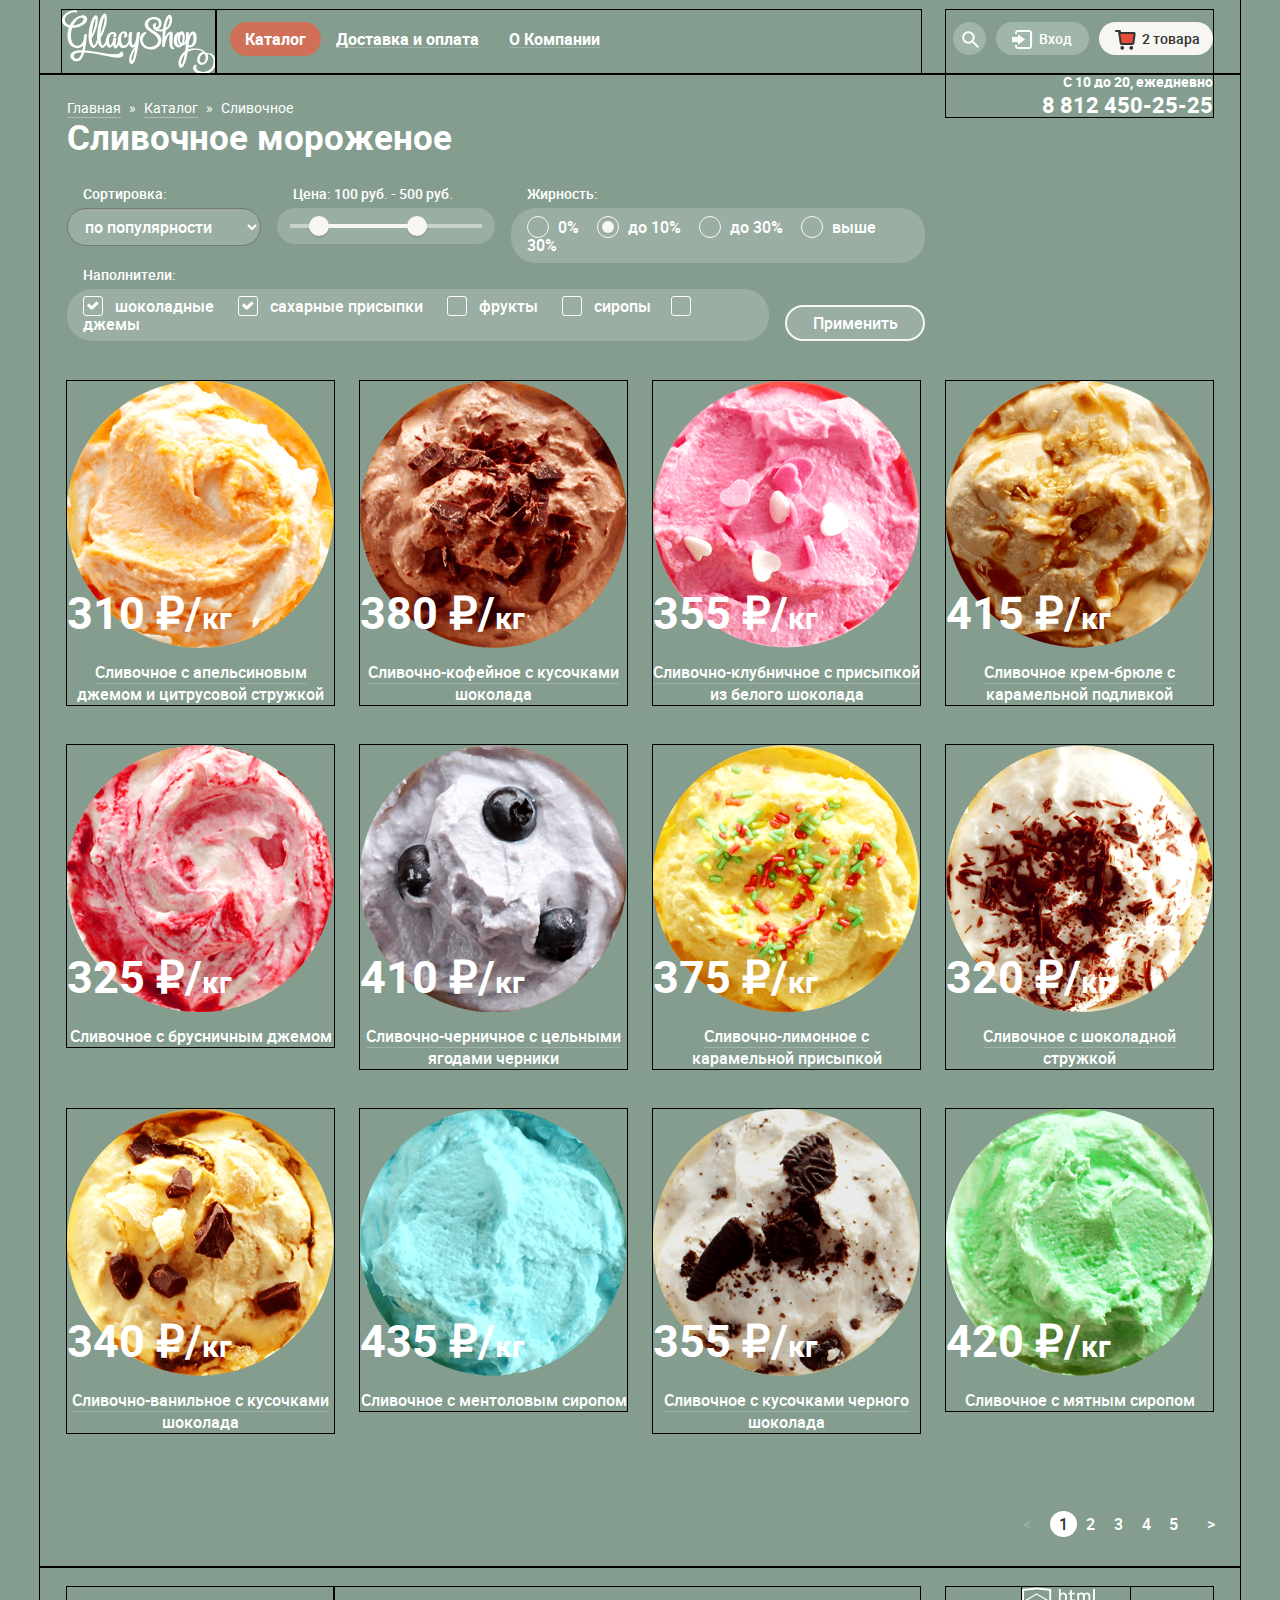
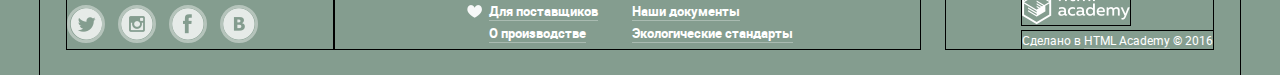
==== commit 8916de77: "Закончила оформление всех декоративных элементов и состояний" ====
--- a/catalog.html
+++ b/catalog.html
@@ -53,6 +53,7 @@
               </button>
               <div class="style-search form-field">
                 <input type="search" name="search" id="search-field" value="" placeholder="Что ищем?">
+                <label for="search-field" class="label-hidden">Что ищем?</label>
               </div>
             </form>
           </li>
@@ -62,8 +63,10 @@
               <span>Вход</span>
             </a>
             <form class="entry form-field" id="entry-form" action="https://echo.htmlacademy.ru" method="post">
-              <input type="email" name="mail" value="" placeholder="Электронная почта" required>
-              <input type="password" name="password" value="" placeholder="Пароль" required>
+              <input type="email" name="mail" id="entry-email-field" value="" placeholder="Электронная почта" required>
+              <label for="entry-email-field" class="label-hidden">Электронная почта</label>
+              <input type="password" name="password" id="entry-password-field" value="" placeholder="Пароль" required>
+              <label for="entry-password-field" class="label-hidden-2">Пароль</label>
               <div class="check-in">
                 <button class="btn" type="submit">Войти</button>
                 <div class="check-in-links">
@@ -76,7 +79,6 @@
 
           <li class="basket-btn basket-full">
             <a class="basket-full-link" href="#">
-              <!-- <img src="img/logo-14.png" width="" height=""> -->
               <span>2 товара</span>
             </a>
             <div class="basket-form form-field">
@@ -84,8 +86,10 @@
                 <tr>
                   <td>
                     <button class="cancel-btn" type="button">
-                      <!-- <img src="img/logo-11.png" width="11" height="11"> -->
                     </button>
+                  </td>
+                  <td>
+                    <img src="img/logo-12.png" width="33" height="33">
                   </td>
                   <td>
                     Пломбир с апельсиновым джемом
@@ -100,8 +104,10 @@
                 <tr>
                   <td>
                     <button class="cancel-btn" type="button">
-                      <!-- <img src="img/logo-11.png" width="11" height="11"> -->
                     </button>
+                  </td>
+                  <td>
+                    <img src="img/logo-13.png" width="33" height="33">
                   </td>
                   <td>
                     Клубничный пломбир с присыпкой из белого шоколада
@@ -117,7 +123,9 @@
               <div class="sum">
                 Итого: 750 руб.
               </div>
-              <a class="order-btn btn" href="#">Оформить заказ</a>
+              <div class="order">
+                <a class="order-btn btn" href="#">Оформить заказ</a>
+              </div>
             </div>
           </li>
         </ul>
@@ -136,13 +144,15 @@
       <!-- Хлебные крошки -->
       <ul class="breadcrumbs">
         <li>
-          <a href="index.html">Главная</a>
-        </li>
-        <li>
-          <a href="#">Каталог</a>
-        </li>
-        <li>
-          <span>Сливочное</span>
+          <a href="index.html"><span>Главная</span></a>
+        </li>
+        <li>&#187;</li>
+        <li>
+          <a href="#"><span>Каталог</span></a>
+        </li>
+        <li>&#187;</li>
+        <li>
+          <a>Сливочное</a>
         </li>
       </ul>
       <h1 class="creamy">Сливочное мороженое</h1>
@@ -150,9 +160,9 @@
       <!-- Выбор -->
       <form class="selection" action="https://echo.htmlacademy.ru" method="post">
         <div class="selection-sorting">
-          <label>
+          <label class="selection-title">
             Сортировка:
-            <select name="sorting">
+            <select class="filters-wrapper" name="sorting">
               <option>по популярности</option>
               <option>сначала недорогие</option>
               <option>сначала дорогие</option>
@@ -162,9 +172,9 @@
         </div>
 
         <div class="selection-price">
-          <span class="select-price">Цена: 100 руб. - 500 руб.</span>
-          <div class="slider-wrapper">
-            <div class="slider">                                      <!-- Общая полоса -->
+          <span class="selection-title">Цена: 100 руб. - 500 руб.</span>
+          <div class="filters-wrapper selection-slider-wrapper">
+            <div class="selection-slider">                                      <!-- Общая полоса -->
               <div class="slider-inner">                              <!-- Внутренняя жирная полоса -->
                 <span class="slider-range slider-range-1"></span>     <!-- Регулятор левый -->
                 <span class="slider-range slider-range-2"></span>     <!-- Регулятор правый -->
@@ -174,209 +184,270 @@
         </div>
 
         <div class="selection-fatness">
-          Жирность:
-          <label>
-            <input type="radio" name="fatness" value="0">
-              0%
-          </label>
-          <label>
-            <input type="radio" name="fatness" value="10" checked>
-              До 10%
-          </label>
-          <label>
-            <input type="radio" name="fatness" value="less-30">
-              До 30%
-          </label>
-          <label>
-            <input type="radio" name="fatness" value="above-30">
-              Выше 30%
-          </label>
+          <span class="selection-title">Жирность:</span>
+          <div class="filters-wrapper">
+            <label>
+              <input type="radio" name="fatness" value="0">
+              <span class="radio-indicator"></span>
+                0%
+            </label>
+            <label>
+              <input type="radio" name="fatness" value="10" checked>
+              <span class="radio-indicator"></span>
+                до 10%
+            </label>
+            <label>
+              <input type="radio" name="fatness" value="less-30">
+              <span class="radio-indicator"></span>
+                до 30%
+            </label>
+            <label>
+              <input type="radio" name="fatness" value="above-30">
+              <span class="radio-indicator"></span>
+                выше 30%
+            </label>
+          </div>
         </div>
 
         <div class="selection-fillers">
-          Наполнители:
-          <label>
-            <input type="checkbox" name="fillers-chocolate" value="" checked>
-            шоколадные
-          </label>
-          <label>
-            <input type="checkbox" name="fillers-sugar" value="" checked>
-            сахарные присыпки
-          </label>
-          <label>
-            <input type="checkbox" name="fillers-fruits" value="">
-            фрукты
-          </label>
-          <label>
-            <input type="checkbox" name="fillers-syrups" value="">
-            сиропы
-          </label>
-          <label>
-            <input type="checkbox" name="fillers-jams" value="">
-            джемы
-          </label>
-        </div>
-
-        <button class="apply-btn" type="submit"><a href="№">Применить</a></button>
+          <span class="selection-title">Наполнители:</span>
+          <div class="filters-wrapper">
+            <label>
+              <input type="checkbox" name="fillers-chocolate" value="" checked>
+              <span class="checkbox-indicator"></span>
+              шоколадные
+            </label>
+            <label>
+              <input type="checkbox" name="fillers-sugar" value="" checked>
+              <span class="checkbox-indicator"></span>
+              сахарные присыпки
+            </label>
+            <label>
+              <input type="checkbox" name="fillers-fruits" value="">
+              <span class="checkbox-indicator"></span>
+              фрукты
+            </label>
+            <label>
+              <input type="checkbox" name="fillers-syrups" value="">
+              <span class="checkbox-indicator"></span>
+              сиропы
+            </label>
+            <label>
+              <input type="checkbox" name="fillers-jams" value="">
+              <span class="checkbox-indicator"></span>
+              джемы
+            </label>
+          </div>
+        </div>
+
+        <button class="filters-wrapper apply-btn" type="submit">Применить</button>
       </form>
 
       <!-- Ассортимент -->
       <div class="products">
-        <article class="items">
-          <div class="items-image">
-            <img src="img/item-1.png"  width="267" height="267">
-          </div>
-          <div class="items-price">
-            310 &#8381; /кг
-          </div>
-          <p class="items-description">
-            Сливочное с апельсиновым джемом и цитрусовой стружкой
-          </p>
-          <a class="btn-review" href="#">Быстрый просмотр</a>
-        </article>
-        <article class="items">
-          <div class="items-image">
-            <img src="img/item-2.png"  width="267" height="267">
-          </div>
-          <div class="items-price">
-            380 &#8381; /кг
-          </div>
-          <p class="items-description">
-            Сливочно-кофейное с кусочками шоколада
-          </p>
-          <a class="btn-review" href="#">Быстрый просмотр</a>
-        </article>
-        <article class="items">
-          <div class="items-image">
-            <img src="img/item-3.png"  width="267" height="267">
-          </div>
-          <div class="items-price">
-            355 &#8381; /кг
-          </div>
-          <p class="items-description">
-            Сливочно-клубничное с присыпкой из белого шоколада
-          </p>
-          <a class="btn-review" href="#">Быстрый просмотр</a>
-        </article>
-        <article class="items">
-          <div class="items-image">
-            <img src="img/item-4.png"  width="267" height="267">
-          </div>
-          <div class="items-price">
-            415 &#8381; /кг
-          </div>
-          <p class="items-description">
-            Сливочное крем-брюле с карамельной подливкой
-          </p>
-          <a class="btn-review" href="#">Быстрый просмотр</a>
-        </article>
-
-        <article class="items">
-          <div class="items-image">
-            <img src="img/item-5.png"  width="267" height="267">
-          </div>
-          <div class="items-price">
-            325 &#8381; /кг
-          </div>
-          <p class="items-description">
-            Сливочное с брусничным джемом
-          </p>
-          <a class="btn-review" href="#">Быстрый просмотр</a>
-        </article>
-        <article class="items">
-          <div class="items-image">
-            <img src="img/item-6.png"  width="267" height="267">
-          </div>
-          <div class="items-price">
-            410 &#8381; /кг
-          </div>
-          <p class="items-description">
-            Сливочно-черничное с цельными ягодами черники
-          </p>
-          <a class="btn-review" href="#">Быстрый просмотр</a>
-        </article>
-        <article class="items">
-          <div class="items-image">
-            <img src="img/item-7.png"  width="267" height="267">
-          </div>
-          <div class="items-price">
-            375 &#8381; /кг
-          </div>
-          <p class="items-description">
-            Сливочно-лимонное с карамельной присыпкой
-          </p>
-          <a class="btn-review" href="#">Быстрый просмотр</a>
-        </article>
-        <article class="items">
-          <div class="items-image">
-            <img src="img/item-8.png"  width="267" height="267">
-          </div>
-          <div class="items-price">
-            320 &#8381; /кг
-          </div>
-          <p class="items-description">
-            Сливочное с шоколадной стружкой
-          </p>
-          <a class="btn-review" href="#">Быстрый просмотр</a>
-        </article>
-
-        <article class="items">
-          <div class="items-image">
-            <img src="img/item-9.png"  width="267" height="267">
-          </div>
-          <div class="items-price">
-            340 &#8381; /кг
-          </div>
-          <p class="items-description">
-            Сливочно-ванильное с кусочками шоколада
-          </p>
-          <a class="btn-review" href="#">Быстрый просмотр</a>
-        </article>
-        <article class="items">
-          <div class="items-image">
-            <img src="img/item-10.png"  width="267" height="267">
-          </div>
-          <div class="items-price">
-            435 &#8381; /кг
-          </div>
-          <p class="items-description">
-            Сливочное с ментоловым сиропом
-          </p>
-          <a class="btn-review" href="#">Быстрый просмотр</a>
-        </article>
-        <article class="items">
-          <div class="items-image">
-            <img src="img/item-11.png"  width="267" height="267">
-          </div>
-          <div class="items-price">
-            355 &#8381; /кг
-          </div>
-          <p class="items-description">
-            Сливочное с кусочками черного шоколада
-          </p>
-          <a class="btn-review" href="#">Быстрый просмотр</a>
-        </article>
-        <article class="items">
-          <div class="items-image">
-            <img src="img/item-12.png"  width="267" height="267">
-          </div>
-          <div class="items-price">
-            420 &#8381; /кг
-          </div>
-          <p class="items-description">
-            Сливочное с мятным сиропом
-          </p>
-          <a class="btn-review" href="#">Быстрый просмотр</a>
-        </article>
+        <div class="items-wrapper">
+          <article class="items">
+            <div class="items-image">
+              <img src="img/item-1.png"  width="267" height="267">
+            </div>
+            <div class="items-price">
+              310 &#8381;/<span>кг</span>
+            </div>
+            <p class="items-description">
+              <span>Сливочное с апельсиновым джемом и цитрусовой стружкой</span>
+            </p>
+            <div class="btn-review-wrapper">
+              <a class="btn btn-review" href="#">Быстрый просмотр</a>
+            </div>
+          </article>
+        </div>
+        <div class="items-wrapper">
+          <article class="items">
+            <div class="items-image">
+              <img src="img/item-2.png"  width="267" height="267">
+            </div>
+            <div class="items-price">
+              380 &#8381;/<span>кг</span>
+            </div>
+            <p class="items-description">
+              <span>Сливочно-кофейное с кусочками шоколада</span>
+            </p>
+            <div class="btn-review-wrapper">
+              <a class="btn btn-review" href="#">Быстрый просмотр</a>
+            </div>
+          </article>
+        </div>
+        <div class="items-wrapper">
+          <article class="items">
+            <div class="items-image">
+              <img src="img/item-3.png"  width="267" height="267">
+            </div>
+            <div class="items-price">
+              355 &#8381;/<span>кг</span>
+            </div>
+            <p class="items-description">
+              <span>Сливочно-клубничное с присыпкой из белого шоколада</span>
+            </p>
+            <div class="btn-review-wrapper">
+              <a class="btn btn-review" href="#">Быстрый просмотр</a>
+            </div>
+          </article>
+        </div>
+        <div class="items-wrapper">
+          <article class="items">
+            <div class="items-image">
+              <img src="img/item-4.png"  width="267" height="267">
+            </div>
+            <div class="items-price">
+              415 &#8381;/<span>кг</span>
+            </div>
+            <p class="items-description">
+              <span>Сливочное крем-брюле с карамельной подливкой</span>
+            </p>
+            <div class="btn-review-wrapper">
+              <a class="btn btn-review" href="#">Быстрый просмотр</a>
+            </div>
+          </article>
+        </div>
+
+        <div class="items-wrapper">
+          <article class="items">
+            <div class="items-image">
+              <img src="img/item-5.png"  width="267" height="267">
+            </div>
+            <div class="items-price">
+              325 &#8381;/<span>кг</span>
+            </div>
+            <p class="items-description">
+              <span>Сливочное с брусничным джемом</span>
+            </p>
+            <div class="btn-review-wrapper">
+              <a class="btn btn-review" href="#">Быстрый просмотр</a>
+            </div>
+          </article>
+        </div>
+        <div class="items-wrapper">
+          <article class="items">
+            <div class="items-image">
+              <img src="img/item-6.png"  width="267" height="267">
+            </div>
+            <div class="items-price">
+              410 &#8381;/<span>кг</span>
+            </div>
+            <p class="items-description">
+              <span>Сливочно-черничное с цельными ягодами черники</span>
+            </p>
+            <div class="btn-review-wrapper">
+              <a class="btn btn-review" href="#">Быстрый просмотр</a>
+            </div>
+          </article>
+        </div>
+        <div class="items-wrapper">
+          <article class="items">
+            <div class="items-image">
+              <img src="img/item-7.png"  width="267" height="267">
+            </div>
+            <div class="items-price">
+              375 &#8381;/<span>кг</span>
+            </div>
+            <p class="items-description">
+              <span>Сливочно-лимонное с карамельной присыпкой</span>
+            </p>
+            <div class="btn-review-wrapper">
+              <a class="btn btn-review" href="#">Быстрый просмотр</a>
+            </div>
+          </article>
+        </div>
+        <div class="items-wrapper">
+          <article class="items">
+            <div class="items-image">
+              <img src="img/item-8.png"  width="267" height="267">
+            </div>
+            <div class="items-price">
+              320 &#8381;/<span>кг</span>
+            </div>
+            <p class="items-description">
+              <span>Сливочное с шоколадной стружкой</span>
+            </p>
+            <div class="btn-review-wrapper">
+              <a class="btn btn-review" href="#">Быстрый просмотр</a>
+            </div>
+          </article>
+        </div>
+
+        <div class="items-wrapper">
+          <article class="items">
+            <div class="items-image">
+              <img src="img/item-9.png"  width="267" height="267">
+            </div>
+            <div class="items-price">
+              340 &#8381;/<span>кг</span>
+            </div>
+            <p class="items-description">
+              <span>Сливочно-ванильное с кусочками шоколада</span>
+            </p>
+            <div class="btn-review-wrapper">
+              <a class="btn btn-review" href="#">Быстрый просмотр</a>
+            </div>
+          </article>
+        </div>
+        <div class="items-wrapper">
+          <article class="items">
+            <div class="items-image">
+              <img src="img/item-10.png"  width="267" height="267">
+            </div>
+            <div class="items-price">
+              435 &#8381;/<span>кг</span>
+            </div>
+            <p class="items-description">
+              <span>Сливочное с ментоловым сиропом</span>
+            </p>
+            <div class="btn-review-wrapper">
+              <a class="btn btn-review" href="#">Быстрый просмотр</a>
+            </div>
+          </article>
+        </div>
+        <div class="items-wrapper">
+          <article class="items">
+            <div class="items-image">
+              <img src="img/item-11.png"  width="267" height="267">
+            </div>
+            <div class="items-price">
+              355 &#8381;/<span>кг</span>
+            </div>
+            <p class="items-description">
+              <span>Сливочное с кусочками черного шоколада</span>
+            </p>
+            <div class="btn-review-wrapper">
+              <a class="btn btn-review" href="#">Быстрый просмотр</a>
+            </div>
+          </article>
+        </div>
+        <div class="items-wrapper">
+          <article class="items">
+            <div class="items-image">
+              <img src="img/item-12.png"  width="267" height="267">
+            </div>
+            <div class="items-price">
+              420 &#8381;/<span>кг</span>
+            </div>
+            <p class="items-description">
+              <span>Сливочное с мятным сиропом</span>
+            </p>
+            <div class="btn-review-wrapper">
+              <a class="btn btn-review" href="#">Быстрый просмотр</a>
+            </div>
+          </article>
+        </div>
       </div>
 
       <!-- Пагинация -->
       <ul class="number-btn">
         <li>
-          <span>&lt;</span>
-        </li>
-        <li>
-          <span>1</span>
+          <a class="first number-non-active">&lt;</a>
+        </li>
+        <li>
+          <a class="number-active">1</a>
         </li>
         <li>
           <a href="#">2</a>
@@ -391,7 +462,7 @@
           <a href="#">5</a>
         </li>
         <li>
-          <a href="#">&gt;</a>
+          <a class="last" href="#">&gt;</a>
         </li>
       </ul>
     </main>
@@ -407,7 +478,10 @@
 
       <section class="footer-references">
         <div class="footer-references-1">
-          <a class="text-links" href="#"><span>Для поставщиков</span></a>
+          <a class="text-links" href="#">
+            <span class="heart"></span>
+            <span>Для поставщиков</span>
+          </a>
           <a class="text-links" href="#"><span>О производстве</span></a>
         </div>
         <div class="footer-references-2">
--- a/css/style.css
+++ b/css/style.css
@@ -6,6 +6,33 @@
   background-color: #849d8f;
   padding: 0;
   margin: 0;
+}
+
+*:focus {
+  outline: none;
+}
+
+.site-wrapper {
+  background-color: #849d8f;
+  background-image: url(../img/slide-1.png);
+  background-repeat: no-repeat;
+  background-position: top center;
+  transition: background-image 0.5s ease, background-color 0.5s ease;
+}
+
+/*Псевдоэлементы с изображениями нужны только для предзагрузки картинок*/
+.site-wrapper:before,
+.site-wrapper:after {
+  content: "";
+  visibility: hidden;
+}
+
+.site-wrapper:before {
+  background-image: url("../img/slide-2.png");
+}
+
+.site-wrapper:after {
+  background-image: url("../img/slide-3.png");
 }
 
 h1 {
@@ -98,15 +125,15 @@
   outline: 1px black solid;
 }
 
-.container:nth-child(1) {
-  margin-top: 10px;
-}
-
-.container:nth-child(2) {
-  display: block;
-}
-
-.container:nth-child(3) {
+header.container {
+  padding-top: 10px;
+}
+
+main.container {
+  display: block;
+}
+
+footer.container {
   padding-top: 20px;
   padding-bottom: 26px;
 }
@@ -213,7 +240,8 @@
   display: flex;
   flex-direction: column;
   position: absolute;
-  top: 39px;
+  z-index: 5;
+  top: 38px;
   left: -8px;
   list-style-type: none;
   font-family: "Roboto", "Arial", sans-serif;
@@ -227,6 +255,10 @@
   box-shadow: 0px 20px 20px 0px rgba(0, 0, 0, 0.4);
 }
 
+.main-navigation-2:hover {
+  display: flex;
+}
+
 .main-navigation-2 a, b {
   display: block;
   text-decoration: none;
@@ -428,6 +460,7 @@
 
 .form-field {
   position: absolute;
+  z-index: 5;
   top: 37px;
   right: 0px;
   padding: 21px 16px;
@@ -436,7 +469,7 @@
   box-shadow: 0px 20px 20px 0px rgba(0, 0, 0, 0.4);
 }
 
-.buttons input {
+.buttons input, .block-2 input {
   box-sizing: border-box;
   padding: 0px;
   margin: 0px;
@@ -448,13 +481,86 @@
   border-radius: 5px;
 }
 
-input[placeholder] {
+/*испытание лейбла*/
+.label-hidden {
+  position: absolute;
+  display: none;
+  top: 7px;
+  left: 30px;
+  font-size: 11px;
+  line-height: 13px;
+  color: #5b9ddf;
+}
+
+.label-hidden-2 {
+  position: absolute;
+  display: none;
+  top: 83px;
+  left: 30px;
+  font-size: 11px;
+  line-height: 13px;
+  color: #5b9ddf;
+}
+
+input[placeholder], textarea[placeholder] {
   color: #999999;
   font-family: "Roboto", "Arial", sans-serif;
   font-size: 14px;
   line-height: 24px;
 }
 
+:focus::placeholder  {
+  color: transparent;
+}
+
+:focus::-webkit-input-placeholder  {
+  color: transparent;
+}
+
+:focus::-moz-placeholder  {
+  color: transparent;
+}
+
+:focus:-moz-placeholder  {
+  color: transparent;
+}
+
+:focus:-ms-input-placeholder {
+  color: transparent;
+}
+
+input[type="text"]:hover, input[type="password"]:hover,
+input[type="email"]:hover, input[type="search"]:hover, textarea[name="text"]:hover {
+  border: 2px solid #c7c6c5;
+}
+
+input[type="text"]:focus, input[type="password"]:focus,
+input[type="email"]:focus, input[type="search"]:focus, textarea[name="text"]:focus {
+  border: 2px solid #8fbdec;
+}
+
+/*испытание лейбла*/
+input:focus + label.label-hidden,
+input:focus + label.label-hidden-2,
+textarea[name="text"]:focus + label.label-hidden-3 {
+  display: block;
+}
+
+input[type="text"]:required, input[type="password"]:required,
+input[type="email"]:required, input[type="search"]:required, textarea:required {
+  color: #323232;
+}
+
+input[type="text"]:valid, input[type="password"]:valid,
+input[type="email"]:valid, input[type="search"]:valid, textarea:valid {
+  color: #323232;
+}
+
+input[type="text"]:invalid, input[type="password"]:invalid,
+input[type="email"]:invalid, input[type="search"]:invalid, textarea:invalid {
+  color: #323232;
+}
+
 .entry input {
   margin-bottom: 20px;
 }
@@ -470,20 +576,21 @@
   font-family: "Roboto", "Arial", sans-serif;
   font-weight: bold;
   color: #fefefe;
+  background: #f26843;
   background: linear-gradient(to top, #e74a35, #f26843);
   border: none;
   outline: none;
-  box-shadow: 0px 2px 2px 0px rgba(172, 16, 0, 0.36);
+  box-shadow: 0px 2px 2px 0px rgba(172, 16, 0, 0.64);
 }
 
 .btn:hover {
-  background: linear-gradient(to top, rgba(231, 74, 53, 0.8), rgba(242, 104, 67, 0.8));
+  background: linear-gradient(to top, #ec6f5e, #f58569);
   box-shadow: 0px 2px 2px 0px #ac1000;
 }
 
 .btn:active {
-  background: linear-gradient(to top, rgba(231, 74, 53, 0.93), rgba(242, 104, 67, 0.93));
-  box-shadow: insert 0px 2px 2px 0px #942718;
+  background: linear-gradient(to top, #e1613e, #d74632);
+  box-shadow: inset 0px 2px 2px 0px #942718;
 }
 
 .check-in button {
@@ -516,7 +623,7 @@
   height: 20px;
 }
 
-/*Полная корзина*/
+/*Полная корзина-кнопка*/
 .basket-full {
   width: 116px;
 }
@@ -550,7 +657,7 @@
   display: block;
 }
 
-/*Блок корзины с товарами*/
+/*Блок-форма корзины с товарами*/
 .basket-form {
   font-family: "Roboto", "Arial", sans-serif;
   font-weight: normal;
@@ -562,55 +669,49 @@
 
 .basket-form table {
   position: relative;
-  margin-bottom: -5px;
-  border-spacing: 0px 10px;
+  padding: 0px;
+  margin: 0px;
+  margin-bottom: 4px;
   padding-left: 5px;
 }
 
 tr {
-  height: 43px;
+  height: 53px;
   vertical-align: top;
 }
 
 td:first-child {
-  width: 68px;
-}
-
-tr:first-child td:first-child::after {
-  content: "";
-  position: absolute;
-  top: 0px;
-  left: 26px;
-  background-image: url(../img/logo-12.png);
-  background-repeat: no-repeat;
+  width: 20px;
+  padding-top: 10px;
+}
+
+td:nth-child(2) {
+  width: 47px;
+}
+
+.basket-form img {
+  margin: 0px;
+  padding: 0px;
   width: 33px;
   height: 33px;
 }
 
-tr:nth-child(2) td:first-child::after {
-  content: "";
-  position: absolute;
-  top: 53px;
-  left: 26px;
-  background-image: url(../img/logo-13.png);
-  background-repeat: no-repeat;
-  width: 33px;
-  height: 33px;
-}
-
-td:nth-child(2) {
+td:nth-child(3) {
   width: 236px;
   padding-right: 23px;
-}
-
-td:nth-child(3) {
+  padding-top: 10px;
+}
+
+td:nth-child(4) {
   width: 114px;
   text-align: center;
-}
-
-td:nth-child(4) {
+  padding-top: 10px;
+}
+
+td:nth-child(5) {
   width: 85px;
   text-align: center;
+  padding-top: 10px;
 }
 
 .basket-form button {
@@ -639,9 +740,13 @@
   color: #333333;
 }
 
+div.order {
+  text-align: right;
+}
+
 .order-btn {
-  margin-left: auto;
-  width: 145px;
+  display: inline-block;
+  vertical-align: top;
   padding: 13px 14px;
   font-size: 18px;
   line-height: 24px;
@@ -651,7 +756,7 @@
   border-radius: 23px;
 }
 
-/* Главная страница*/
+/*Главная страница*/
 .brief-information {
   float: right;
   min-width: 267px;
@@ -672,10 +777,99 @@
   line-height: 24px;
 }
 
+/*Слайдер*/
 .slider {
   margin-bottom: 40px;
 }
 
+body>input[type="radio"] {
+  display: none;
+}
+
+.slider {
+  position: relative;
+  padding-top: 318px;
+  text-align: center;
+  color: #ffffff;
+}
+
+.slide-title {
+  width: 700px;
+  margin: 0 auto;
+  margin-bottom: 30px;
+  font-weight: bold;
+  font-size: 60px;
+  line-height: 60.35px;
+}
+
+.slide-btn {
+  display: inline-block;
+  padding: 11px 42px;
+  font-size: 31px;
+  line-height: 42px;
+  vertical-align: top;
+  color: #ffffff;
+  text-decoration: none;
+  text-shadow: 0 2px 5px rgba(160, 32, 11, 0.76);
+  border-radius: 100px;
+}
+
+.slider-controls {
+  display: flex;
+  position: absolute;
+  bottom: 24px;
+  left: 0;
+  font-size: 0;
+}
+
+.slider-controls label {
+  width: 17px;
+  height: 17px;
+  margin-right: 8px;
+  background-color: transparent;
+  border: 2px solid #ffffff;
+  border-radius: 50%;
+  cursor: pointer;
+}
+
+.slide {
+  display: none;
+}
+
+#slider-btn-1:checked ~ .site-wrapper #slide-1,
+#slider-btn-2:checked ~ .site-wrapper #slide-2,
+#slider-btn-3:checked ~ .site-wrapper #slide-3 {
+  display: block;
+}
+
+#slider-btn-1:checked ~ .site-wrapper label[for="slider-btn-1"],
+#slider-btn-2:checked ~ .site-wrapper label[for="slider-btn-2"],
+#slider-btn-3:checked ~ .site-wrapper label[for="slider-btn-3"] {
+  background-color: #ffffff;
+}
+
+.site-wrapper label[for="slider-btn-1"]:hover,
+.site-wrapper label[for="slider-btn-2"]:hover,
+.site-wrapper label[for="slider-btn-3"]:hover {
+  background-color: #b2c1b7;
+}
+
+#slider-btn-1:checked ~ .site-wrapper {
+  background-color: #849d8f;
+  background-image: url("../img/slide-1.png");
+}
+
+#slider-btn-2:checked ~ .site-wrapper {
+  background-color: #8996a6;
+  background-image: url("../img/slide-2.png");
+}
+
+#slider-btn-3:checked ~ .site-wrapper {
+  background-color: #9d8b84;
+  background-image: url("../img/slide-3.png");
+}
+
+/*Баннеры*/
 .banners {
   display: flex;
   justify-content: space-between;
@@ -683,53 +877,509 @@
 }
 
 .tasty-banners {
+  margin: 0px;
+  box-sizing: border-box;
   width: 560px;
-}
-
+  padding: 17px 18px;
+  padding-bottom: 22px;
+  color: #ffffff;
+}
+
+.tasty-banners:first-child {
+  background-image: url(../img/raspberries.png);
+  background-repeat: no-repeat;
+}
+
+.tasty-banners:nth-child(2) {
+  background-image: url(../img/chocolates.png);
+  background-repeat: no-repeat;
+}
+
+.banner-title {
+  margin: 0px;
+  padding: 0px;
+  font-weight: bold;
+  font-size: 35px;
+  line-height: 41px;
+  margin-bottom: 14px;
+}
+
+.banner-description {
+  margin: 0px;
+  padding: 0px;
+  font-weight: bold;
+  font-size: 18px;
+  line-height: 22px;
+  padding-bottom: 23px;
+}
+
+.banner-btn-container {
+  display: flex;
+  justify-content: flex-end;
+  margin-top: 22px;
+}
+
+.banner-btn {
+  font-weight: bold;
+  font-size: 18px;
+  line-height: 24px;
+  padding: 12px 21px;
+  text-decoration: none;
+  border-radius: 24px;
+}
+
+/*Хиты*/
 .products {
   display: flex;
   flex-wrap: wrap;
   justify-content: space-between;
+}
+
+.items {
+  position: relative;
+  width: 267px;
   margin-bottom: 40px;
-}
-
-.items {
-  width: 267px;
 
   /* Для сетки */
   outline: 1px black solid;
 }
 
+.items-image {
+  padding: 0px;
+  margin: 0px;
+  width: 267px;
+  height: 267px;
+}
+
+.hits .items-image::before {
+  content: "";
+  position: absolute;
+  top: 0px;
+  left: 0px;
+  background-image: url(../img/hits-logo.png);
+  background-repeat: no-repeat;
+  width: 61px;
+  height: 61px;
+}
+
+.items-price {
+  position: absolute;
+  top: 208px;
+  left: 0px;
+  font-weight: bold;
+  font-size: 45px;
+  line-height: 45px;
+}
+
+.items-price span {
+  font-size: 30px;
+}
+
+.items-description {
+  text-align: center;
+  font-family: "Roboto-Medium", "Arial", sans-serif;
+  font-style: normal;
+  font-size: 16px;
+  line-height: 22px;
+  padding: 0px;
+  margin: 0px;
+  padding-top: 13px;
+}
+
+.items-description span {
+  border-bottom: 1px solid #9db1a5;
+}
+
+.btn-review-wrapper {
+  display: flex;
+  justify-content: center;
+}
+
 .btn-review {
   display: none;
-}
-
+  position: absolute;
+  left: auto;
+  top: 335px;
+  padding: 10px 15px;
+  text-decoration: none;
+  border-radius: 19px;
+  box-shadow: 0px 1px 2px 0px rgba(172, 16, 0, 0.64);
+  z-index: 20;
+}
+
+.items-wrapper {
+  position: relative;
+}
+
+.items::before {
+  display: none;
+  content: "";
+  position: absolute;
+  top: -6px;
+  left: -13px;
+  width: 267px;
+  min-height: 330px;
+  padding: 6px 13px 70px;
+  opacity: 0.2;
+  z-index: 10;
+  opacity: 0.3;
+  background-color: rgba(248, 247, 244, 0.3);
+  box-shadow: 0px 20px 20px 0px rgba(0, 0, 0, 0.4);
+  border-radius: 4px;
+}
+
+.items-wrapper:hover .items::before {
+  display: block;
+}
+
+.items-wrapper:hover .btn-review  {
+  display: block;
+}
+
+.items-wrapper:hover .items-description span {
+  border-bottom: none;
+}
+
+/*SEO*/
 .seo {
   display: flex;
   flex-wrap: wrap;
   justify-content: space-between;
-  padding: 26px 20px 15px;
+  padding: 23px 20px 15px;
   margin-bottom: 40px;
+  background-image: url(../img/pattern-1.jpg);
+  color: #323232;
+  border-radius: 12px;
 }
 
 .seo-1 {
   width: 540px;
-}
-
+  display: flex;
+  flex-wrap: nowrap;
+  padding-bottom: 11px;
+}
+
+.seo-1 img {
+  padding: 0px;
+  margin: 0px;
+}
+
+.seo-1 img:nth-child(odd) {
+  width: 49px;
+  height: 49px;
+}
+
+.seo-1 img:nth-child(even) {
+  width: 48px;
+  height: 49px;
+}
+
+.slogan {
+  margin: 0px;
+  padding: 0px;
+  margin-bottom: 10px;
+  font-family: "Roboto-Medium", "Arial", sans-serif;
+  font-style: normal;
+  font-size: 24px;
+  line-height: 30px;
+}
+
+.seo-description {
+  margin: 0px;
+  padding: 0px;
+  margin-left: 7px;
+  padding-top: 11px;
+  font-family: "Roboto", "Arial", sans-serif;
+  font-size: 16px;
+  line-height: 22px;
+}
+
+/*Новости*/
 .news-delivery {
   display: flex;
   justify-content: space-between;
   margin-bottom: 40px;
 }
 
+.block {
+  box-sizing: border-box;
+  width: 560px;
+  border-radius: 12px;
+  min-height: 220px;
+}
+
 .block-1 {
-  width: 560px;
+  padding-top: 25px;
+  padding-left: 20px;
+  padding-bottom: 32px;
+  padding-right: 240px;
+  background-color: #ffffff;
+  background-image: url(../img/strawberry.jpg);
+  background-repeat: no-repeat;
+}
+
+.news-title {
+  padding: 0px;
+  margin: 0px;
+  margin-bottom: 5px;
+  font-family: "Roboto-Medium", "Arial", sans-serif;
+  font-style: normal;
+  font-size: 16px;
+  line-height: 22px;
+  color: #323232;
+}
+
+.news-link {
+  color: #353535;
+  font-family: "Roboto", "Arial", sans-serif;
+  font-weight: bold;
+  font-size: 24px;
+  line-height: 30px;
+}
+
+.news-link>span {
+  color: #323232;
+}
+
+.news-link:hover, .news-link:active {
+  color: #f9cdc4;
+}
+
+.news-link:hover span, .news-link:active span {
+  color: #e84d37;
+}
+
+/*Рассылка*/
+.delivery-wrapper {
+  background-image: url(../img/pattern-2.jpg);
+  background-repeat: repeat-x repeat-y;
+}
+
+.block-2 {
+  position: relative;
+  margin: 6px;
+  background-color: #f8f7f4;
+  border-radius: 12px;
+  padding: 30px 21px 30px;
+}
+
+.block-2 p {
+  margin: 0px;
+  padding: 0px;
+  font-size: 16px;
+  line-height: 22px;
+  color: #5a5a5a;
+  padding-bottom: 37px;
+}
+
+.block-2 form {
+  display: flex;
+  justify-content: space-between;
+  flex-wrap: nowrap;
+}
+
+.block-2 input {
+  padding: 10px 14px;
+  margin-right: 11px;
+}
+
+.block-2 .label-hidden {
+  display: none;
+  top: 117px;
+  left: 36px;
+}
+
+.block-2 input[placeholder] {
+  font-size: 16px;
+}
+
+.block-2 .send-btn {
+  font-size: 18px;
+  line-height: 24px;
+  padding: 7px 17px 9px;
+  border-radius: 22px;
 }
 
 .map {
-  /* Для сетки */
-  outline: 1px black solid;
-  min-height: 430px;
+  position: relative;
+  margin-left: -27px;
+  margin-right: -27px;
+}
+
+.contacts {
+  position: absolute;
+  top: 63px;
+  right: 27px;
+  background-color: #fffefd;
+  padding: 30px 26px;
+  border-radius: 12px;
+  z-index: 10;
+}
+
+.contacts p {
+  margin: 0px;
+  padding: 0px;
+  font-size: 14px;
+  line-height: 20px;
+  color: #323232;
+  margin-bottom: 16px;
+}
+
+.contacts p:last-child {
+  margin-bottom: 0px;
+}
+
+.contacts span {
+  font-weight: bold;
+  font-size: 18px;
+  line-height: 24px;
+  display: block;
+  padding-top: 2px;
+  padding-bottom: 2px;
+}
+
+.feedback-btn {
+  width: 250px;
+  text-decoration: none;
+  text-align: center;
+  font-weight: bold;
+  font-size: 18px;
+  line-height: 24px;
+  padding-top: 9px;
+  padding-bottom: 11px;
+  border-radius: 25px;
+  margin-top: 25px;
+}
+
+.contacts form {
+  position: fixed;
+  z-index: 50;
+  box-sizing: border-box;
+  top: 35%;
+  left: 50%;
+  width: 478px;
+  margin-left: -239px;
+  display: none;
+  padding: 18px 25px 25px;
+  background-color: #f8f7f4;
+  border-radius: 8px;
+}
+
+.feedback-form-title {
+  font-family: "Roboto-Medium", "Arial", sans-serif;
+  font-size: 24px;
+  line-height: 28px;
+  color: #323232;
+  margin-bottom: 20px;
+}
+
+.contacts input, .contacts textarea {
+  display: block;
+  margin-bottom: 20px;
+  background-color: #ffffff;
+  padding: 14px;
+  border: 1px solid #d3d3d2;
+  border-radius: 5px;
+}
+
+.contacts .label-hidden {
+  position: absolute;
+  display: none;
+  top: 51px;
+  left: 41px;
+  font-size: 11px;
+  line-height: 13px;
+  color: #5b9ddf;
+}
+
+.contacts .label-hidden-2 {
+  position: absolute;
+  display: none;
+  top: 125px;
+  left: 41px;
+  font-size: 11px;
+  line-height: 13px;
+  color: #5b9ddf;
+}
+
+.contacts .label-hidden-3 {
+  position: absolute;
+  display: none;
+  top: 199px;
+  left: 41px;
+  font-size: 11px;
+  line-height: 13px;
+  color: #5b9ddf;
+}
+
+.contacts input[placeholder], .contacts textarea[placeholder] {
+  font-size: 16px;
+}
+
+.contacts input {
+  min-width: 236px;
+}
+
+.contacts textarea {
+  box-sizing: border-box;
+  width: 100%;
+  min-height: 155px;
+  margin-bottom: 25px;
+}
+
+.send-btn-wrapper {
+  text-align: right;
+}
+
+.send-btn {
+  display: inline-block;
+  vertical-align: top;
+  padding: 12px 24px;
+  font-size: 18px;
+  line-height: 24px;
+  border-radius: 25px;
+}
+
+.modal-content-close {
+  position: absolute;
+  top: 15px;
+  right: 16px;
+  width: 17px;
+  height: 17px;
+  font-size: 0;
+  background-color: transparent;
+  border: 0;
+  cursor: pointer;
+}
+
+.modal-content-close::before,
+.modal-content-close::after {
+  content: "";
+  position: absolute;
+  top: 7px;
+  left: -2px;
+  width: 21px;
+  height: 2px;
+  background-color: #000000;
+}
+
+.modal-content-close::before {
+  transform: rotate(45deg);
+}
+
+.modal-content-close::after {
+  transform: rotate(-45deg);
+}
+
+.modal-overlay {
+  display: none;
+  position: fixed;
+  top: 0;
+  left: 0;
+  z-index: 30;
+  width: 100%;
+  height: 100%;
+  background: rgba(0, 0, 0, 0.3);
 }
 
 /*Подвал*/
@@ -743,11 +1393,11 @@
 .footer-social {
   display: flex;
   font-size: 0px;
-  padding-top: 20px;
+  padding-top: 18px;
 }
 
 .social-btn {
-  margin-right: 11px;
+  margin-right: 13px;
   width: 32px;
   height: 32px;
   border: 3px solid #c2cec7;
@@ -756,30 +1406,36 @@
 
 .social-btn:hover {
   border: 3px solid #dae2de;
+  opacity: 1;
 }
 
 .social-btn:active {
   border: 3px solid #d9e1dd;
+  opacity: 0.7;
   box-shadow: inset 0px 2px 1px 0px #888888;
 }
 
 .social-btn-tw {
   background-image: url(../img/tw.png);
+  opacity: 0.8;
   background-repeat: no-repeat;
 }
 
 .social-btn-inst {
   background-image: url(../img/inst.png);
+  opacity: 0.8;
   background-repeat: no-repeat;
 }
 
 .social-btn-fb {
   background-image: url(../img/fb.png);
+  opacity: 0.8;
   background-repeat: no-repeat;
 }
 
 .social-btn-vk {
   background-image: url(../img/vk.png);
+  opacity: 0.8;
   background-repeat: no-repeat;
 }
 
@@ -787,7 +1443,7 @@
   display: flex;
   position: relative;
   margin-right: 26px;
-  padding-top: 17px;
+  padding-top: 15px;
 
   /* Для сетки */
   outline: 1px black solid;
@@ -828,18 +1484,22 @@
 }
 
 .footer-references-1 a:first-child, .footer-references-2 a:first-child {
-  margin-bottom: 5px;
-}
-
-.footer-references a:first-child::before {
-  content: "";
-  position: absolute;
-  top: 20px;
+  margin-bottom: 4px;
+}
+
+.footer-references .heart {
+  position: absolute;
+  top: 18px;
   left: 133px;
   background-image: url(../img/logo-9.png);
   background-repeat: no-repeat;
   width: 15px;
   height: 13px;
+  border-bottom: none;
+}
+
+.footer-references .heart:hover, .footer-references .heart:active {
+  border-bottom: none;
 }
 
 .footer-logo {
@@ -872,30 +1532,411 @@
 
 /* Каталог */
 .breadcrumbs {
+  display: flex;
   margin: 0px;
   padding: 0px;
   list-style-type: none;
+  color: #ffffff;
+  font-size: 14px;
+  line-height: 16px;
+
+}
+
+.breadcrumbs>li {
+  margin-right: 8px;
+  margin-top: 26px;
+}
+
+.breadcrumbs a {
   text-decoration: none;
+  color: #ffffff;
+}
+
+.breadcrumbs span {
+  border-bottom: 1px solid #aebeb5;
 }
 
 .creamy {
-  margin-bottom: 28px;
-}
-
+  margin: 0px;
+  padding: 0px;
+  margin-bottom: 25px;
+}
+
+/*Форма выбора параметров*/
 .selection {
+  display: flex;
+  flex-wrap: wrap;
   margin-bottom: 40px;
-}
-
+  width: 860px;
+}
+
+.selection-sorting {
+  width: 194px;
+  margin-right: 16px;
+  margin-bottom: 14px;
+}
+
+.selection-price {
+  width: 218px;
+  margin-right: 16px;
+}
+
+.selection-fatness {
+  width: 414px;
+}
+
+.selection-fillers {
+  width: 702px;
+  margin-right: 16px;
+}
+
+.filters-wrapper {
+  background-color: #a9b9af;
+  background-color: rgba(248, 247, 244, 0.2);
+  color: #ffffff;
+  font-family: "Roboto-Medium", "Arial", sans-serif;
+  font-size: 16px;
+  line-height: 18px;
+  padding: 6px 13px;
+  border-radius: 25px;
+  margin-top: 4px;
+}
+
+.apply-btn {
+  display: block;
+  align-self: flex-end;
+  width: 140px;
+  border: 2px solid #f5f6f5;
+  padding: 0px;
+  margin: 0px;
+  padding-top: 7px;
+  padding-bottom: 7px;
+}
+
+.selection-title {
+  font-family: "Roboto-Medium", "Arial", sans-serif;
+  font-size: 14px;
+  line-height: 16px;
+  color: #ffffff;
+  padding-left: 16px;
+}
+
+.selection-sorting option {
+  color: #323232;
+}
+
+.selection-slider-wrapper {
+  padding-top: 16px;
+  padding-bottom: 16px;
+}
+
+.selection-slider {
+  height: 4px;
+  background-color: #cbd4cd;
+  background-color: rgba(248, 247, 244, 0.5);
+}
+
+.slider-inner {
+  position: relative;
+  width: 118px;
+  margin-left: 19px;
+  height: 4px;
+  background-color: #f8f7f4;
+}
+
+.slider-range {
+  position: absolute;
+  top: -200%;
+  left: 0px;
+  display: block;
+  width: 20px;
+  height: 20px;
+  background-color: #f8f7f4;
+  border-radius: 50%;
+  cursor: pointer;
+  box-shadow: 0px 2px 2px 0px rgba(0, 0, 0, 0.1);
+}
+
+.slider-range-2 {
+  left: 100%;
+  margin-left: -20px;
+}
+
+.selection-fatness label, .selection-fillers label {
+  font-family: "Roboto-Medium", "Arial", sans-serif;
+  font-size: 16px;
+  line-height: 18px;
+  color: #ffffff;
+}
+
+.selection-fatness input[type="radio"] {
+  display: none;
+}
+
+.selection-fatness .filters-wrapper {
+  padding: 10px 16px 9px;
+}
+
+.selection-fatness label {
+  position: relative;
+  padding-left: 31px;
+  margin-right: 14px;
+  cursor: pointer;
+}
+
+.selection-fatness input[type="radio"] + .radio-indicator {
+  position: absolute;
+  top: 0px;
+  left: 0px;
+  width: 20px;
+  height: 20px;
+  border: 1px solid #f8f7f4;
+  border-radius: 50%;
+}
+
+.selection-fatness input[type="radio"]:checked + .radio-indicator::before {
+  content: "";
+  position: absolute;
+  top: 4px;
+  left: 4px;
+  width: 12px;
+  height: 12px;
+  background-color: #f8f7f4;
+  border-radius: 50%;
+}
+
+.selection-fillers .filters-wrapper {
+  padding: 8px 16px;
+}
+
+.selection-fillers input[type="checkbox"] {
+  display: none;
+}
+
+.selection-fillers label {
+  position: relative;
+  padding-left: 32px;
+  margin-right: 20px;
+  cursor: pointer;
+}
+
+.selection-fillers label: last-child {
+  margin-right: 0px;
+}
+
+.selection-fillers input[type="checkbox"] + .checkbox-indicator {
+  position: absolute;
+  top: 1px;
+  left: 0px;
+  width: 18px;
+  height: 18px;
+  border: 1px solid #ffffff;
+  border-radius: 3px;
+}
+
+.selection-fillers input[type="checkbox"]:checked + .checkbox-indicator::before,
+.selection-fillers input[type="checkbox"]:checked + .checkbox-indicator::after {
+  content: "";
+  position: absolute;
+  z-index: 10;
+  top: 50%;
+  left: 50%;
+  height: 3px;
+  background-color: #ffffff;
+}
+
+.selection-fillers input[type="checkbox"]:checked + .checkbox-indicator::before {
+  top: 8px;
+  left: 3px;
+  width: 6px;
+  transform: rotate(45deg);
+}
+
+.selection-fillers input[type="checkbox"]:checked + .checkbox-indicator::after {
+  top: 7px;
+  left: 6px;
+  width: 9px;
+  transform: rotate(-45deg);
+}
+
+.selection-sorting .filters-wrapper:hover {
+  background-color: #ffffff;
+  color: #323232;
+}
+
+.apply-btn:hover {
+  background-color: #ffffff;
+  color: #323232;
+  border: none;
+}
+
+.apply-btn:active {
+  background-color: #eaeaea;
+  color: #323232;
+  border: none;
+  box-shadow: inset 0px 2px 1px 0px #696969;
+}
+
+.slider-range:hover {
+  width: 24px;
+  height: 24px;
+}
+
+.slider-range-1:hover {
+  top: -200%;
+  margin-top: -2px;
+  left: 0px;
+  margin-left: -2px;
+}
+
+.slider-range-2:hover {
+  top: -200%;
+  margin-top: -2px;
+  left: 100%;
+  margin-left: -22px;
+}
+
+.selection-fatness input[type="radio"] + .radio-indicator:hover {
+  width: 18px;
+  height: 18px;
+  border: 2px solid #f8f7f4;
+}
+
+.selection-fatness input[type="radio"] + .radio-indicator:hover::before {
+  top: 3px;
+  left: 3px;
+}
+
+.selection-fatness input[type="radio"]:disabled + .radio-indicator,
+.selection-fatness input[type="radio"]:disabled + .radio-indicator:hover {
+  width: 20px;
+  height: 20px;
+  border: 1px solid #b2c1b7;
+  border: 1px solid rgba(248, 247, 244, 0.4);
+}
+
+.selection-fatness input[type="radio"]:disabled + .radio-indicator::before,
+.selection-fatness input[type="radio"]:disabled + .radio-indicator:hover::before {
+  top: 4px;
+  left: 4px;
+  background-color: #b2c1b7;
+  background-color: rgba(248, 247, 244, 0.4);
+}
+
+.selection-fillers input[type="checkbox"] + .checkbox-indicator:hover {
+  width: 16px;
+  height: 16px;
+  border: 2px solid #ffffff;
+}
+
+.selection-fillers input[type="checkbox"] + .checkbox-indicator:hover::before {
+  top: 7px;
+  left: 2px;
+}
+
+.selection-fillers input[type="checkbox"] + .checkbox-indicator:hover::after {
+  top: 6px;
+  left: 5px;
+}
+
+.selection-fillers input[type="checkbox"]:disabled + .checkbox-indicator,
+.selection-fillers input[type="checkbox"]:disabled + .checkbox-indicator:hover {
+  width: 18px;
+  height: 18px;
+  border: 1px solid #b5c4bc;
+  border: 1px solid rgba(255, 255, 255, 0.4);
+}
+
+.selection-fillers input[type="checkbox"]:disabled + .checkbox-indicator::before,
+.selection-fillers input[type="checkbox"]:disabled + .checkbox-indicator::after {
+  background-color: #b5c4bc;
+  background-color: rgba(255, 255, 255, 0.4);
+}
+
+.selection-fillers input[type="checkbox"]:disabled + .checkbox-indicator:hover::before {
+  top: 8px;
+  left: 3px;
+}
+
+.selection-fillers input[type="checkbox"]:disabled + .checkbox-indicator:hover::after {
+  top: 7px;
+  left: 6px;
+}
+
+/*Пагинация*/
 .number-btn {
   display: flex;
-  justify-content: space-between;;
+  justify-content: space-between;
+  align-items: center;
   width: 190px;
+  margin: 0px;
+  padding: 0px;
+  padding-top: 38px;
   padding-bottom: 30px;
   margin-left: auto;
-  margin-top: 0;
-  margin-bottom: 0;
+  list-style-type: none;
+  text-align: center;
+  vertical-align: center;
 }
 
 .number-btn li{
+  width: 26px;
+  height: 26px;
+  margin: 0px;
+  padding: 0px;
+}
+
+.number-btn a {
+  box-sizing: border-box;
+  display: block;
+  width: 27px;
+  height: 26px;
+  padding-top: 4px;
+  text-decoration: none;
+  color: #ffffff;
+  border-radius: 50%;
+  font-family: "Roboto-Medium", "Arial", sans-serif;
+  font-size: 16px;
+  line-height: 18px;
+}
+
+.number-btn a:hover {
+  background-color: #9db1a5;
+  background-color: rgba(255, 255, 255, 0.2);
+}
+
+.number-btn a:active {
+  background-color: #ffffff;
+  color: #323232;
+}
+
+.number-btn li:first-child  {
   width: 25px;
-}
+  text-align: left;
+}
+
+.number-btn li:last-child {
+  width: 25px;
+  text-align: right;
+}
+
+.number-btn .first:hover, .number-btn .first:active {
+  background: transparent;
+  color: #ffffff;
+}
+
+.number-btn .last:hover, .number-btn .last:active {
+  background: transparent;
+  color: #ffffff;
+}
+
+.number-btn .number-active, .number-btn .number-active:hover, .number-btn .number-active:active {
+  background-color: #ffffff;
+  color: #323232;
+}
+
+.number-btn .number-non-active, .number-btn .number-non-active:hover, .number-btn .number-non-active:active {
+  color: #9db1a5;
+  color: rgba(255, 255, 255, 0.2);
+  background: transparent;
+}
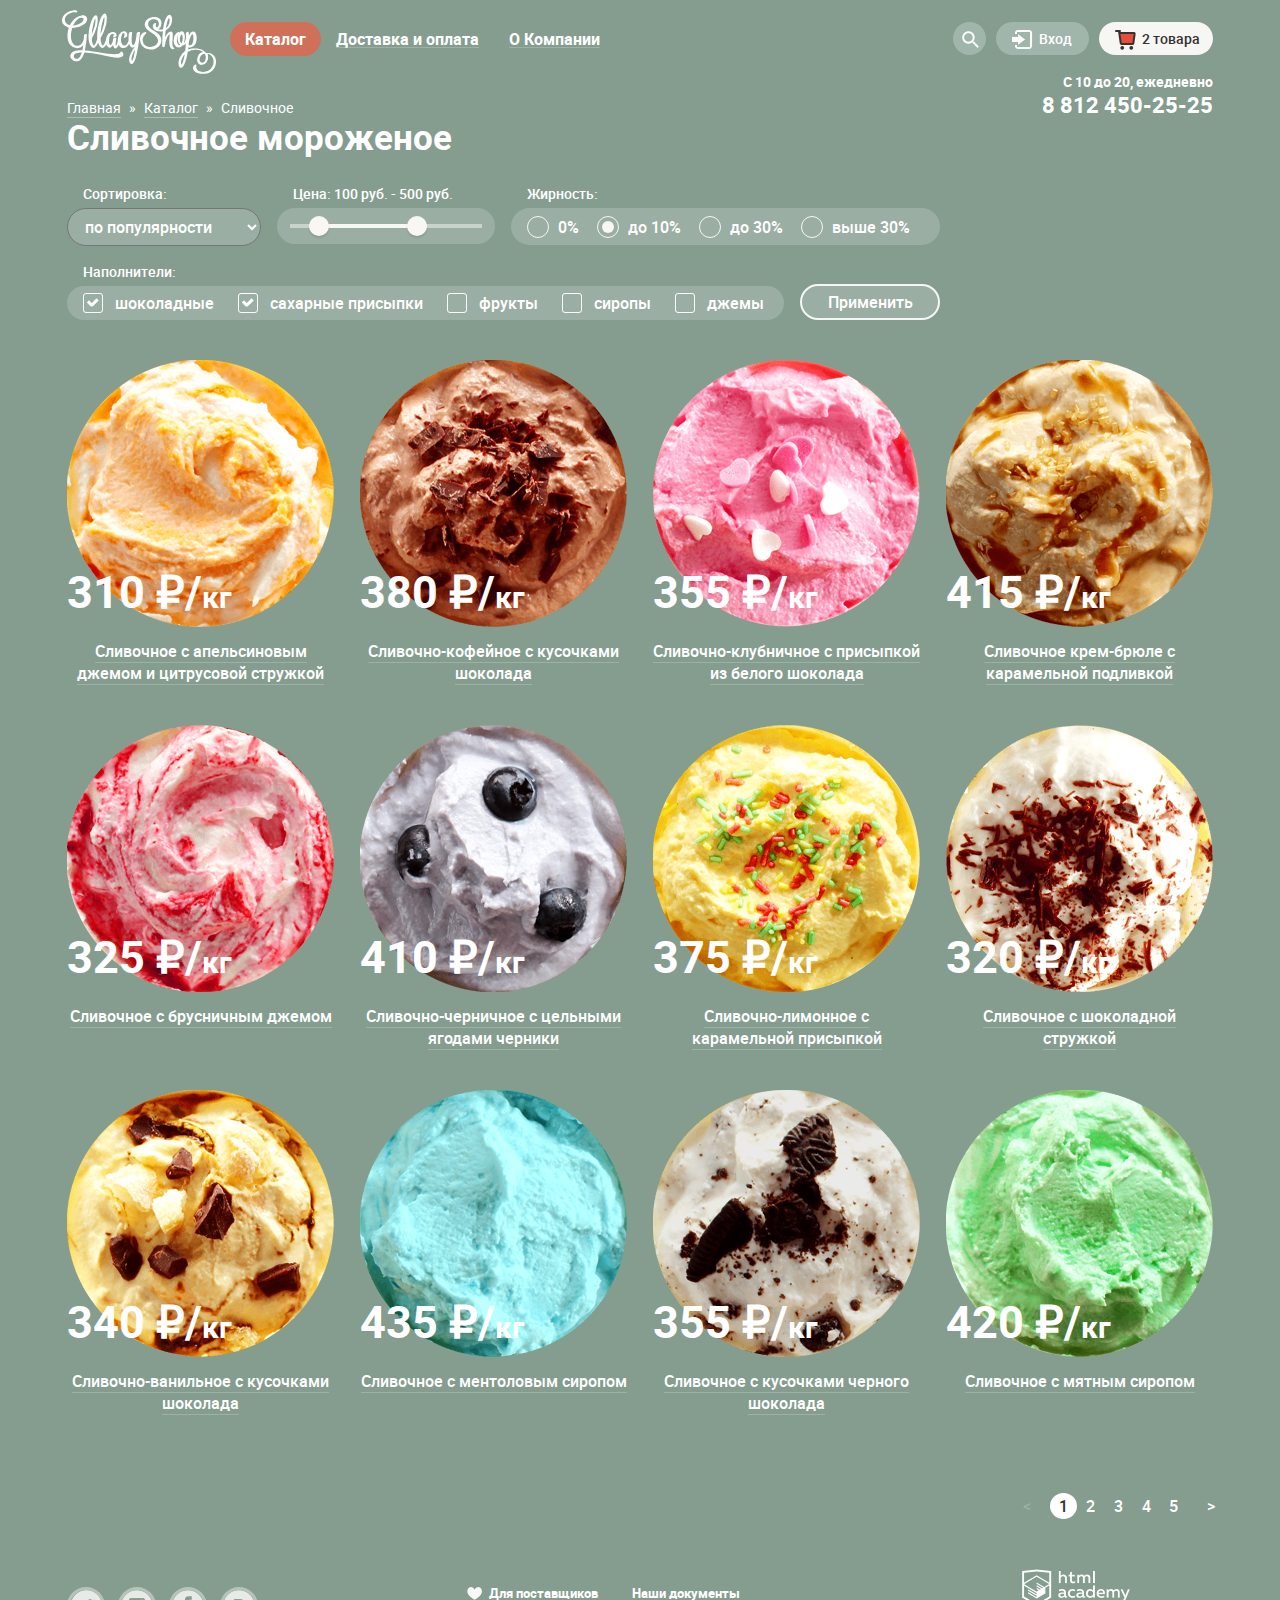
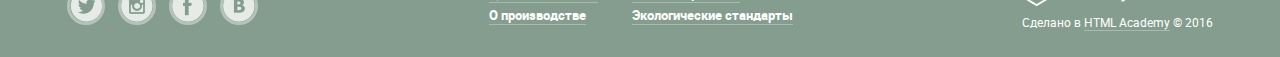
==== commit db4704d7: "Завершила верстку проекта" ====
--- a/catalog.html
+++ b/catalog.html
@@ -3,20 +3,21 @@
   <head>
     <meta charset="utf-8">
     <title>Каталог GllacyShop</title>
-    <link rel="stylesheet" href="css/style.css">
+    <link rel="stylesheet" href="css/normalize.css">
+    <link rel="stylesheet" href="css/style-mini.css">
   </head>
   <body>
     <!-- Шапка -->
     <header class="container">
       <a class="index-logo" href="index.html">
-        <img src="img/index-logo.svg" weight="154" height="64" alt="Gllacy">
+        <img src="img/index-logo.svg" width="154" height="64" alt="Gllacy">
       </a>
 
       <!-- Основная навигация -->
       <nav class="main-navigation">
         <ul class="main-navigation-1">
           <li class="catalog link">
-            <a class="active" href="#"><span>Каталог</span></a>
+            <a class="active" href="#"><span class="catalog-active">Каталог</span></a>
             <ul class="main-navigation-2">
               <li>
                 <b class="items-new">Новинки</b>
@@ -52,7 +53,7 @@
               <button type="submit">
               </button>
               <div class="style-search form-field">
-                <input type="search" name="search" id="search-field" value="" placeholder="Что ищем?">
+                <input type="search" name="search" id="search-field" value="" placeholder="Что ищем?" required>
                 <label for="search-field" class="label-hidden">Что ищем?</label>
               </div>
             </form>
@@ -89,7 +90,7 @@
                     </button>
                   </td>
                   <td>
-                    <img src="img/logo-12.png" width="33" height="33">
+                    <img src="img/logo-12.png" width="33" height="33" alt="Пломбир с апельсиновым джемом">
                   </td>
                   <td>
                     Пломбир с апельсиновым джемом
@@ -107,7 +108,7 @@
                     </button>
                   </td>
                   <td>
-                    <img src="img/logo-13.png" width="33" height="33">
+                    <img src="img/logo-13.png" width="33" height="33" alt="Клубничный пломбир с присыпкой из белого шоколада">
                   </td>
                   <td>
                     Клубничный пломбир с присыпкой из белого шоколада
@@ -248,191 +249,191 @@
         <div class="items-wrapper">
           <article class="items">
             <div class="items-image">
-              <img src="img/item-1.png"  width="267" height="267">
+              <img src="img/item-1.png"  width="267" height="267" alt="Сливочное с апельсиновым джемом и цитрусовой стружкой">
             </div>
             <div class="items-price">
               310 &#8381;/<span>кг</span>
             </div>
             <p class="items-description">
-              <span>Сливочное с апельсиновым джемом и цитрусовой стружкой</span>
-            </p>
-            <div class="btn-review-wrapper">
-              <a class="btn btn-review" href="#">Быстрый просмотр</a>
-            </div>
-          </article>
-        </div>
-        <div class="items-wrapper">
-          <article class="items">
-            <div class="items-image">
-              <img src="img/item-2.png"  width="267" height="267">
+              <span class="items-title">Сливочное с апельсиновым джемом и цитрусовой стружкой</span>
+            </p>
+            <div class="btn-review-wrapper">
+              <a class="btn btn-review" href="#">Быстрый просмотр</a>
+            </div>
+          </article>
+        </div>
+        <div class="items-wrapper">
+          <article class="items">
+            <div class="items-image">
+              <img src="img/item-2.png"  width="267" height="267" alt="Сливочно-кофейное с кусочками шоколада">
             </div>
             <div class="items-price">
               380 &#8381;/<span>кг</span>
             </div>
             <p class="items-description">
-              <span>Сливочно-кофейное с кусочками шоколада</span>
-            </p>
-            <div class="btn-review-wrapper">
-              <a class="btn btn-review" href="#">Быстрый просмотр</a>
-            </div>
-          </article>
-        </div>
-        <div class="items-wrapper">
-          <article class="items">
-            <div class="items-image">
-              <img src="img/item-3.png"  width="267" height="267">
+              <span class="items-title">Сливочно-кофейное с кусочками шоколада</span>
+            </p>
+            <div class="btn-review-wrapper">
+              <a class="btn btn-review" href="#">Быстрый просмотр</a>
+            </div>
+          </article>
+        </div>
+        <div class="items-wrapper">
+          <article class="items">
+            <div class="items-image">
+              <img src="img/item-3.png"  width="267" height="267" alt="Сливочно-клубничное с присыпкой из белого шоколада">
             </div>
             <div class="items-price">
               355 &#8381;/<span>кг</span>
             </div>
             <p class="items-description">
-              <span>Сливочно-клубничное с присыпкой из белого шоколада</span>
-            </p>
-            <div class="btn-review-wrapper">
-              <a class="btn btn-review" href="#">Быстрый просмотр</a>
-            </div>
-          </article>
-        </div>
-        <div class="items-wrapper">
-          <article class="items">
-            <div class="items-image">
-              <img src="img/item-4.png"  width="267" height="267">
+              <span class="items-title">Сливочно-клубничное с присыпкой из белого шоколада</span>
+            </p>
+            <div class="btn-review-wrapper">
+              <a class="btn btn-review" href="#">Быстрый просмотр</a>
+            </div>
+          </article>
+        </div>
+        <div class="items-wrapper">
+          <article class="items">
+            <div class="items-image">
+              <img src="img/item-4.png"  width="267" height="267" alt="Сливочное крем-брюле с карамельной подливкой">
             </div>
             <div class="items-price">
               415 &#8381;/<span>кг</span>
             </div>
             <p class="items-description">
-              <span>Сливочное крем-брюле с карамельной подливкой</span>
-            </p>
-            <div class="btn-review-wrapper">
-              <a class="btn btn-review" href="#">Быстрый просмотр</a>
-            </div>
-          </article>
-        </div>
-
-        <div class="items-wrapper">
-          <article class="items">
-            <div class="items-image">
-              <img src="img/item-5.png"  width="267" height="267">
+              <span class="items-title">Сливочное крем-брюле с карамельной подливкой</span>
+            </p>
+            <div class="btn-review-wrapper">
+              <a class="btn btn-review" href="#">Быстрый просмотр</a>
+            </div>
+          </article>
+        </div>
+
+        <div class="items-wrapper">
+          <article class="items">
+            <div class="items-image">
+              <img src="img/item-5.png"  width="267" height="267" alt="Сливочное с брусничным джемом">
             </div>
             <div class="items-price">
               325 &#8381;/<span>кг</span>
             </div>
             <p class="items-description">
-              <span>Сливочное с брусничным джемом</span>
-            </p>
-            <div class="btn-review-wrapper">
-              <a class="btn btn-review" href="#">Быстрый просмотр</a>
-            </div>
-          </article>
-        </div>
-        <div class="items-wrapper">
-          <article class="items">
-            <div class="items-image">
-              <img src="img/item-6.png"  width="267" height="267">
+              <span class="items-title">Сливочное с брусничным джемом</span>
+            </p>
+            <div class="btn-review-wrapper">
+              <a class="btn btn-review" href="#">Быстрый просмотр</a>
+            </div>
+          </article>
+        </div>
+        <div class="items-wrapper">
+          <article class="items">
+            <div class="items-image">
+              <img src="img/item-6.png"  width="267" height="267" alt="Сливочно-черничное с цельными ягодами черники">
             </div>
             <div class="items-price">
               410 &#8381;/<span>кг</span>
             </div>
             <p class="items-description">
-              <span>Сливочно-черничное с цельными ягодами черники</span>
-            </p>
-            <div class="btn-review-wrapper">
-              <a class="btn btn-review" href="#">Быстрый просмотр</a>
-            </div>
-          </article>
-        </div>
-        <div class="items-wrapper">
-          <article class="items">
-            <div class="items-image">
-              <img src="img/item-7.png"  width="267" height="267">
+              <span class="items-title">Сливочно-черничное с цельными ягодами черники</span>
+            </p>
+            <div class="btn-review-wrapper">
+              <a class="btn btn-review" href="#">Быстрый просмотр</a>
+            </div>
+          </article>
+        </div>
+        <div class="items-wrapper">
+          <article class="items">
+            <div class="items-image">
+              <img src="img/item-7.png"  width="267" height="267" alt="Сливочно-лимонное с карамельной присыпкой">
             </div>
             <div class="items-price">
               375 &#8381;/<span>кг</span>
             </div>
             <p class="items-description">
-              <span>Сливочно-лимонное с карамельной присыпкой</span>
-            </p>
-            <div class="btn-review-wrapper">
-              <a class="btn btn-review" href="#">Быстрый просмотр</a>
-            </div>
-          </article>
-        </div>
-        <div class="items-wrapper">
-          <article class="items">
-            <div class="items-image">
-              <img src="img/item-8.png"  width="267" height="267">
+              <span class="items-title">Сливочно-лимонное с карамельной присыпкой</span>
+            </p>
+            <div class="btn-review-wrapper">
+              <a class="btn btn-review" href="#">Быстрый просмотр</a>
+            </div>
+          </article>
+        </div>
+        <div class="items-wrapper">
+          <article class="items">
+            <div class="items-image">
+              <img src="img/item-8.png"  width="267" height="267" alt="Сливочное с шоколадной стружкой">
             </div>
             <div class="items-price">
               320 &#8381;/<span>кг</span>
             </div>
             <p class="items-description">
-              <span>Сливочное с шоколадной стружкой</span>
-            </p>
-            <div class="btn-review-wrapper">
-              <a class="btn btn-review" href="#">Быстрый просмотр</a>
-            </div>
-          </article>
-        </div>
-
-        <div class="items-wrapper">
-          <article class="items">
-            <div class="items-image">
-              <img src="img/item-9.png"  width="267" height="267">
+              <span class="items-title">Сливочное с шоколадной стружкой</span>
+            </p>
+            <div class="btn-review-wrapper">
+              <a class="btn btn-review" href="#">Быстрый просмотр</a>
+            </div>
+          </article>
+        </div>
+
+        <div class="items-wrapper">
+          <article class="items">
+            <div class="items-image">
+              <img src="img/item-9.png"  width="267" height="267" alt="Сливочно-ванильное с кусочками шоколада">
             </div>
             <div class="items-price">
               340 &#8381;/<span>кг</span>
             </div>
             <p class="items-description">
-              <span>Сливочно-ванильное с кусочками шоколада</span>
-            </p>
-            <div class="btn-review-wrapper">
-              <a class="btn btn-review" href="#">Быстрый просмотр</a>
-            </div>
-          </article>
-        </div>
-        <div class="items-wrapper">
-          <article class="items">
-            <div class="items-image">
-              <img src="img/item-10.png"  width="267" height="267">
+              <span class="items-title">Сливочно-ванильное с кусочками шоколада</span>
+            </p>
+            <div class="btn-review-wrapper">
+              <a class="btn btn-review" href="#">Быстрый просмотр</a>
+            </div>
+          </article>
+        </div>
+        <div class="items-wrapper">
+          <article class="items">
+            <div class="items-image">
+              <img src="img/item-10.png"  width="267" height="267" alt="Сливочное с ментоловым сиропом">
             </div>
             <div class="items-price">
               435 &#8381;/<span>кг</span>
             </div>
             <p class="items-description">
-              <span>Сливочное с ментоловым сиропом</span>
-            </p>
-            <div class="btn-review-wrapper">
-              <a class="btn btn-review" href="#">Быстрый просмотр</a>
-            </div>
-          </article>
-        </div>
-        <div class="items-wrapper">
-          <article class="items">
-            <div class="items-image">
-              <img src="img/item-11.png"  width="267" height="267">
+              <span class="items-title">Сливочное с ментоловым сиропом</span>
+            </p>
+            <div class="btn-review-wrapper">
+              <a class="btn btn-review" href="#">Быстрый просмотр</a>
+            </div>
+          </article>
+        </div>
+        <div class="items-wrapper">
+          <article class="items">
+            <div class="items-image">
+              <img src="img/item-11.png"  width="267" height="267" alt="Сливочное с кусочками черного шоколада">
             </div>
             <div class="items-price">
               355 &#8381;/<span>кг</span>
             </div>
             <p class="items-description">
-              <span>Сливочное с кусочками черного шоколада</span>
-            </p>
-            <div class="btn-review-wrapper">
-              <a class="btn btn-review" href="#">Быстрый просмотр</a>
-            </div>
-          </article>
-        </div>
-        <div class="items-wrapper">
-          <article class="items">
-            <div class="items-image">
-              <img src="img/item-12.png"  width="267" height="267">
+              <span class="items-title">Сливочное с кусочками черного шоколада</span>
+            </p>
+            <div class="btn-review-wrapper">
+              <a class="btn btn-review" href="#">Быстрый просмотр</a>
+            </div>
+          </article>
+        </div>
+        <div class="items-wrapper">
+          <article class="items">
+            <div class="items-image">
+              <img src="img/item-12.png"  width="267" height="267" alt="Сливочное с мятным сиропом">
             </div>
             <div class="items-price">
               420 &#8381;/<span>кг</span>
             </div>
             <p class="items-description">
-              <span>Сливочное с мятным сиропом</span>
+              <span class="items-title">Сливочное с мятным сиропом</span>
             </p>
             <div class="btn-review-wrapper">
               <a class="btn btn-review" href="#">Быстрый просмотр</a>
--- a/css/style-mini.css
+++ b/css/style-mini.css
@@ -0,0 +1 @@
+body{margin:0;padding:0;font-family:"Roboto","Arial",sans-serif;font-size:16px;line-height:22px;color:#fff;background-color:#849d8f}:focus{outline:none}.site-wrapper{background-color:#849d8f;background-image:url(../img/slide-1.png);background-repeat:no-repeat;background-position:top center;-webkit-transition:background-image .5s ease,background-color .5s ease;transition:background-image .5s ease,background-color .5s ease}.site-wrapper:after,.site-wrapper:before{content:"";visibility:hidden}.site-wrapper:before{background-image:url(../img/slide-2.png)}.site-wrapper:after{background-image:url(../img/slide-3.png)}h1{font-size:35px;line-height:41px;font-weight:700}img{width:100%;height:auto}@font-face{font-family:"Roboto";font-style:normal;font-weight:400;src:local("Roboto-Regular"),url(../fonts/roboto-regular-webfont.woff2) format("woff2"),url(../fonts/roboto-regular-webfont.woff) format("woff"),url(../fonts/Roboto-Regular.ttf) format("ttf"),url(../fonts/roboto-regular-webfont.eot) format("eot")}@font-face{font-family:"Roboto";font-style:normal;font-weight:700;src:local("Roboto-Bold"),url(../fonts/roboto-bold-webfont.woff2) format("woff2"),url(../fonts/roboto-bold-webfont.woff) format("woff"),url(../fonts/Roboto-Bold.ttf) format("ttf"),url(../fonts/roboto-bold-webfont.eot) format("eot")}@font-face{font-family:"Roboto";font-style:italic;font-weight:700;src:local("Roboto-BoldItalic"),url(../fonts/roboto-bolditalic-webfont.woff2) format("woff2"),url(../fonts/roboto-bolditalic-webfont.woff) format("woff"),url(../fonts/Roboto-BoldItalic.ttf) format("ttf"),url(../fonts/roboto-bolditalic-webfont.eot) format("eot")}@font-face{font-family:"Roboto";font-style:italic;font-weight:400;src:local("Roboto-Italic"),url(../fonts/roboto-italic-webfont.woff2) format("woff2"),url(../fonts/roboto-italic-webfont.woff) format("woff"),url(../fonts/Roboto-Italic.ttf) format("ttf"),url(../fonts/roboto-italic-webfont.eot) format("eot")}@font-face{font-family:"Roboto-Medium";font-style:normal;font-weight:400;src:local("Roboto-Medium"),url(../fonts/roboto-medium-webfont.woff2) format("woff2"),url(../fonts/roboto-medium-webfont.woff) format("woff"),url(../fonts/Roboto-Medium.ttf) format("ttf"),url(../fonts/roboto-medium-webfont.eot) format("eot")}@font-face{font-family:"Roboto-Medium";font-style:italic;font-weight:400;src:local("Roboto-MediumItalic"),url(../fonts/roboto-mediumitalic-webfont.woff2) format("woff2"),url(../fonts/roboto-mediumitalic-webfont.woff) format("woff"),url(../fonts/Roboto-MediumItalic.ttf) format("ttf"),url(../fonts/roboto-mediumitalic-webfont.eot) format("eot")}.container{display:-webkit-box;display:-ms-flexbox;display:flex;width:1146px;margin:0 auto;padding:0 27px}header.container{padding-top:10px}.search:hover button::after,img,main.container{display:block}footer.container{padding-top:20px;padding-bottom:26px}.index-logo{margin-left:-5px}.index-logo img{width:154px;height:64px}.main-navigation{width:691px;padding-left:14px;padding-top:12px}.main-navigation li{margin:0;padding:0}.main-navigation a{display:block;text-decoration:none;color:#fff}.main-navigation-1{position:relative;display:-webkit-box;display:-ms-flexbox;display:flex;margin:0;padding:0;font-size:16px;line-height:18px;font-weight:700;list-style-type:none}.link>a{max-width:200px;padding:8px 15px;overflow:hidden;white-space:nowrap;text-overflow:ellipsis}.main-navigation-1 .link{position:relative}.link span::after{content:"";position:absolute;right:15px;left:15px;bottom:8px;height:1px;background-color:rgba(255,255,255,.2)}.link>a,.link>a:link,.link>a:visited{color:#fff}.link>a:active,.link>a:hover{color:#323232;background-color:#f7f6f3;border-radius:17px}.link>a:active{box-shadow:inset 0 2px 1px 0 #696969}.catalog .catalog-active::after,.link:hover span::after,.main-navigation-2{display:none}.catalog::before{content:"";position:absolute;top:30px;left:0;width:85px;height:12px;background-color:transparent;opacity:0}.catalog:hover .main-navigation-2{position:absolute;top:38px;left:-8px;z-index:5;-webkit-box-orient:vertical;-webkit-box-direction:normal;-ms-flex-direction:column;flex-direction:column;width:145px;margin:0;padding:0;font-family:"Roboto","Arial",sans-serif;font-size:14px;line-height:16px;font-style:normal;font-weight:400;list-style-type:none;background-color:#f8f7f4;border-radius:5px;box-shadow:0 20px 20px 0 rgba(0,0,0,.4)}.catalog:hover .main-navigation-2,.main-navigation-2:hover{display:-webkit-box;display:-ms-flexbox;display:flex}.main-navigation-2 a,b{display:block;padding-left:20px;padding-top:7px;padding-bottom:7px;text-decoration:none;color:#323232;border:none}.main-navigation-2 b{margin-right:8px;margin-left:8px;padding:13px 12px 14px;font-weight:700;border-bottom:1px solid #d1d0ce}.main-navigation-2>li:last-child>a{margin-bottom:7px}.main-navigation-2 a:hover{background-color:#fbded7}.main-navigation-2 a:active{background-color:#f6b5a5}a.active,a.active:active,a.active:focus,a.active:hover{color:#fff;background-color:#d07058}.catalog>.active{border-radius:17px}.buttons{width:267px;margin-left:auto;padding-top:12px}.buttons ul{display:-webkit-box;display:-ms-flexbox;display:flex;-ms-flex-wrap:nowrap;flex-wrap:nowrap;margin:0;padding:0;list-style-type:none}.buttons li{position:relative;margin:0 0 0 10px;padding:0}.buttons li:first-child{margin-left:7px}.basket-btn>a,.entry-btn>a,.search button{background-color:#a1b6aa;border:none;cursor:pointer}.search button{width:33px;height:33px;border-radius:50%}.basket-btn>a,.entry-btn>a{position:relative;display:block;padding:5px 8px 6px;text-decoration:none;color:#fff;border-radius:35px;padding-left:43px;padding-right:17px}.buttons span{font-family:"Roboto-Medium","Arial",sans-serif;font-size:14px;line-height:16px}.basket-btn>a{padding-right:32px}.search button::after,.search button::before{content:"";position:absolute;top:50%;left:50%;width:17px;height:17px;margin-left:-8px;margin-top:-10px;background-repeat:no-repeat}.search button::before{background-position:-160px -5px;background-image:url(../img/spritesheet.png)}.search button::after{display:none;background-image:url(../img/logo-15.svg)}.entry-btn:hover>a,.search:hover button{background-color:#fff}.entry,.style-search,body>input[type=radio]{display:none}.search:hover .style-search{display:block;width:308px}.entry-btn span::after,.entry-btn span::before{content:"";position:absolute;top:50%;left:16px;width:21px;height:19px;margin-top:-9px;background-repeat:no-repeat}.entry-btn span::before{background-position:-239px -5px;background-image:url(../img/spritesheet.png)}.entry-btn span::after{display:none;background-image:url(../img/logo-16.svg)}.basket-full:hover .basket-form,.entry-btn:hover .entry,.entry-btn:hover span::after,.items-wrapper:hover .btn-review,.items-wrapper:hover .items::before{display:block}.entry-btn:hover>a{color:#323232}.entry{width:245px}.form-field{position:absolute;top:37px;right:0;z-index:5;padding:21px 16px;background-color:#f8f7f4;border-radius:5px;box-shadow:0 20px 20px 0 rgba(0,0,0,.4)}.buttons input{margin:0;padding:15px}.block-2 input,.buttons input{display:block;width:100%;box-sizing:border-box;background-color:#fff;border:1px solid #d3d3d2;border-radius:5px}.label-hidden,.label-hidden-2{position:absolute;top:7px;left:30px;display:none;font-size:11px;line-height:13px;color:#5b9ddf}.label-hidden-2{top:78px}input[placeholder],textarea[placeholder]{font-family:"Roboto","Arial",sans-serif;font-size:14px;line-height:24px;color:#999}:focus::placeholder{color:transparent}:focus::-webkit-input-placeholder{color:transparent}:focus:-moz-placeholder,:focus::-moz-placeholder{color:transparent}:focus:-ms-input-placeholder{color:transparent}input[type=email]:hover,input[type=password]:hover,input[type=search]:hover,input[type=text]:hover,textarea[name=text]:hover{box-shadow:0 0 0 1px #c7c6c5}input[type=email]:focus,input[type=password]:focus,input[type=search]:focus,input[type=text]:focus,textarea[name=text]:focus{border:1px solid #8fbdec;box-shadow:0 0 0 1px #8fbdec}input:focus+label.label-hidden,input:focus+label.label-hidden-2,textarea[name=text]:focus+label.label-hidden-3{display:block}input[type=email]:required,input[type=password]:required,input[type=search]:required,input[type=text]:required,textarea:required{color:#323232}input[type=email]:valid,input[type=password]:valid,input[type=search]:valid,input[type=text]:valid,textarea:valid{color:#323232}input[type=email]:invalid,input[type=password]:invalid,input[type=search]:invalid,input[type=text]:invalid,textarea:invalid{color:#323232}input[type=email]:required:not(:focus):valid+label,input[type=password]:required:not(:focus):valid+label,input[type=search]:required:not(:focus):valid+label,input[type=text]:required:not(:focus):valid+label,textarea:required:not(:focus):valid+label{display:block;color:#323232}.entry input{margin-bottom:20px}.check-in{display:-webkit-box;display:-ms-flexbox;display:flex;-webkit-box-pack:justify;-ms-flex-pack:justify;justify-content:space-between}.btn,.check-in-links a{font-family:"Roboto","Arial",sans-serif}.btn{display:block;padding:0;background:#f26843;background:-webkit-linear-gradient(bottom,#e74a35,#f26843);background:linear-gradient(to top,#e74a35,#f26843);border:none;box-shadow:0 2px 2px 0 rgba(172,16,0,.64);font-weight:700;color:#fefefe}.btn:hover{background:-webkit-linear-gradient(bottom,#ec6f5e,#f58569);background:linear-gradient(to top,#ec6f5e,#f58569);box-shadow:0 2px 2px 0 #ac1000}.btn:active{background:-webkit-linear-gradient(bottom,#e1613e,#d74632);background:linear-gradient(to top,#e1613e,#d74632);box-shadow:inset 0 2px 2px 0 #942718}.check-in button{padding:12px 25px;font-size:18px;line-height:24px;border-radius:24px;box-shadow:0 1px 2px 0 #ac1000}.check-in-links a{font-size:13px;line-height:24px;font-weight:400;text-decoration:none;color:#323232;border-bottom:1px solid #adacaa}.basket-full-link>span::before,.basket-link>span::before{content:"";position:absolute;top:50%;left:16px;width:21px;height:20px;margin-top:-9px;background-image:url(../img/spritesheet.png);background-position:-270px -5px;background-repeat:no-repeat}.basket-full{width:116px}.basket-full>a.basket-full-link{padding-right:0;overflow:hidden;text-overflow:ellipsis;white-space:nowrap;color:#323232;background-color:#f7f6f3}.basket-full-link>span::before{background-position:-208px -5px}.basket-form{display:none;width:508px;font-family:"Roboto","Arial",sans-serif;font-size:13px;line-height:16px;font-weight:400;color:#323232}.basket-form table{position:relative;margin:0 0 4px;padding:0 0 0 5px}tr{height:53px;vertical-align:top}td:first-child{width:20px;padding-top:10px}td:nth-child(2){width:47px}.basket-form img{width:33px;height:33px;margin:0;padding:0}td:nth-child(3){width:236px;padding-top:10px;padding-right:23px}td:nth-child(4),td:nth-child(5){width:114px;padding-top:10px;text-align:center}td:nth-child(5){width:85px}.basket-form button{width:11px;height:11px;margin:0;padding:0;background-color:#f8f7f4;background-image:url(../img/spritesheet.png);background-position:-187px -5px;background-repeat:no-repeat;border:none;cursor:pointer}.price-1{color:#999}.sum{padding:17px 0;font-size:15px;line-height:18px;font-weight:700;color:#333;border-top:1px solid #cacac7}.sum,div.order{text-align:right}.order-btn{display:inline-block;padding:13px 14px;font-size:18px;line-height:24px;vertical-align:top;text-decoration:none;white-space:nowrap;border-radius:23px;box-shadow:0 1px 2px 0 rgba(172,16,0,.36)}.brief-information{float:right;min-width:267px;font-family:"Roboto","Arial",sans-serif;font-size:14px;line-height:16px;font-weight:700;text-align:right}.brief-information span{display:block;margin-top:3px;font-size:22px;line-height:24px}.slider{margin-bottom:40px;position:relative;padding-top:318px;text-align:center;color:#fff}.slide-title{width:700px;margin:0 auto 30px;font-size:60px;line-height:60.35px;font-weight:700}.slide-btn{display:inline-block;padding:11px 42px;font-size:31px;line-height:42px;vertical-align:top;text-decoration:none;color:#fff;border-radius:100px;text-shadow:0 2px 5px rgba(160,32,11,.76)}.slider-controls{position:absolute;bottom:24px;left:0;display:-webkit-box;display:-ms-flexbox;display:flex;font-size:0}.slider-controls label{width:17px;height:17px;margin-right:8px;background-color:transparent;border:2px solid #fff;border-radius:50%;cursor:pointer}.slide{display:none}#slider-btn-1:checked~.site-wrapper #slide-1,#slider-btn-2:checked~.site-wrapper #slide-2,#slider-btn-3:checked~.site-wrapper #slide-3{display:block}#slider-btn-1:checked~.site-wrapper label[for=slider-btn-1],#slider-btn-2:checked~.site-wrapper label[for=slider-btn-2],#slider-btn-3:checked~.site-wrapper label[for=slider-btn-3]{background-color:#fff}.site-wrapper label[for=slider-btn-1]:hover,.site-wrapper label[for=slider-btn-2]:hover,.site-wrapper label[for=slider-btn-3]:hover{background-color:#b2c1b7}#slider-btn-1:checked~.site-wrapper{background-color:#849d8f;background-image:url(../img/slide-1.png)}#slider-btn-2:checked~.site-wrapper{background-color:#8996a6;background-image:url(../img/slide-2.png)}#slider-btn-3:checked~.site-wrapper{background-color:#9d8b84;background-image:url(../img/slide-3.png)}.banners{display:-webkit-box;display:-ms-flexbox;display:flex;-webkit-box-pack:justify;-ms-flex-pack:justify;justify-content:space-between;margin-bottom:40px}.tasty-banners{width:560px;margin:0;padding:17px 18px 22px;box-sizing:border-box;color:#fff}.tasty-banners:first-child{background-image:url(../img/raspberries.png);background-repeat:no-repeat}.tasty-banners:nth-child(2){background-image:url(../img/chocolates.png);background-repeat:no-repeat}.banner-title{margin:0 0 14px;padding:0;font-size:35px;line-height:41px;font-weight:700}.banner-description{margin:0;padding:0 0 23px;font-size:18px;line-height:22px;font-weight:700}.banner-btn-container{display:-webkit-box;display:-ms-flexbox;display:flex;-webkit-box-pack:end;-ms-flex-pack:end;justify-content:flex-end;margin-top:22px}.banner-btn{padding:12px 21px;font-size:18px;line-height:24px;font-weight:700;text-decoration:none;border-radius:24px}.products{display:-webkit-box;display:-ms-flexbox;display:flex;-ms-flex-wrap:wrap;flex-wrap:wrap;-webkit-box-pack:justify;-ms-flex-pack:justify;justify-content:space-between}.items{position:relative;width:267px;margin-bottom:40px}.items-image{width:267px;height:267px;margin:0;padding:0}.hits .items-image::before{content:"";position:absolute;top:0;left:0;width:61px;height:61px;background-image:url(../img/spritesheet.png);background-position:-47px -5px;background-repeat:no-repeat}.items-price{position:absolute;top:208px;left:0;font-size:45px;line-height:45px;font-weight:700}.items-price span{font-size:30px}.items-description{height:45px;margin:0;padding:13px 0 0;overflow:hidden;font-family:"Roboto-Medium","Arial",sans-serif;font-size:16px;line-height:22px;font-style:normal;text-align:center}.items-description .items-title{border-bottom:1px solid #9db1a5}.btn-review-wrapper{display:-webkit-box;display:-ms-flexbox;display:flex;-webkit-box-pack:center;-ms-flex-pack:center;justify-content:center}.btn-review{position:absolute;left:17%;top:335px;z-index:20;display:none;padding:10px 15px;text-decoration:none;border-radius:19px;box-shadow:0 1px 2px 0 rgba(172,16,0,.64)}.items-wrapper{position:relative}.items::before{content:"";position:absolute;top:-6px;left:-13px;z-index:10;display:none;width:267px;min-height:330px;padding:6px 13px 70px;background-color:rgba(248,247,244,.3);border-radius:4px;opacity:.3;box-shadow:0 20px 20px 0 rgba(0,0,0,.4)}.footer-references .heart:active,.footer-references .heart:hover,.items-wrapper:hover .items-title{border-bottom:none}.seo{display:-webkit-box;display:-ms-flexbox;display:flex;-ms-flex-wrap:wrap;flex-wrap:wrap;-webkit-box-pack:justify;-ms-flex-pack:justify;justify-content:space-between;margin-bottom:40px;padding:23px 20px 15px;color:#323232;background-image:url(../img/pattern-1.jpg);border-radius:12px}.seo-1{position:relative;width:540px;padding-bottom:11px}.seo-description::before{content:"";position:absolute;top:0;left:0;z-index:10;margin:0;padding:0}.seo-1:first-of-type .seo-description::before{width:49px;height:49px;background-image:url(../img/spritesheet.png);background-position:-301px -5px;background-repeat:no-repeat}.seo-1:nth-of-type(2) .seo-description::before{width:48px;height:49px;background-image:url(../img/spritesheet.png);background-position:-419px -5px;background-repeat:no-repeat}.seo-1:nth-of-type(3) .seo-description::before,.seo-1:nth-of-type(4) .seo-description::before{width:49px;height:49px;background-image:url(../img/spritesheet.png);background-position:-360px -5px;background-repeat:no-repeat}.seo-1:nth-of-type(4) .seo-description::before{width:48px;background-position:-477px -5px}.slogan{margin:0 0 10px;padding:0;font-family:"Roboto-Medium","Arial",sans-serif;font-size:24px;line-height:30px;font-style:normal}.seo-description{margin:0 0 0 56px;padding:11px 0 0;font-family:"Roboto","Arial",sans-serif;font-size:16px;line-height:22px}.news-delivery{display:-webkit-box;display:-ms-flexbox;display:flex;-webkit-box-pack:justify;-ms-flex-pack:justify;justify-content:space-between;margin-bottom:40px}.block{width:560px;min-height:220px;box-sizing:border-box;border-radius:12px}.block-1{padding:25px 240px 32px 20px;background-color:#fff;background-image:url(../img/strawberry.jpg);background-repeat:no-repeat}.news-title{margin:0 0 5px;padding:0;font-family:"Roboto-Medium","Arial",sans-serif;font-size:16px;line-height:22px;font-style:normal;color:#323232}.news-link{font-family:"Roboto","Arial",sans-serif;font-size:24px;line-height:30px;font-weight:700;color:#353535}.news-link>span,.selection-sorting option{color:#323232}.news-link:active,.news-link:hover{color:#f9cdc4}.news-link:active span,.news-link:hover span{color:#e84d37}.delivery-wrapper{background-image:url(../img/pattern-2.jpg);background-repeat:repeat-x repeat-y}.block-2{position:relative;margin:6px;padding:30px 21px;background-color:#f8f7f4;border-radius:12px}.block-2 p{margin:0;padding:0 0 37px;line-height:22px;color:#5a5a5a}.block-2 form{display:-webkit-box;display:-ms-flexbox;display:flex;-ms-flex-wrap:nowrap;flex-wrap:nowrap;-webkit-box-pack:justify;-ms-flex-pack:justify;justify-content:space-between}.block-2 input{margin:0 11px 0 0;padding:10px 14px}.block-2 .label-hidden{top:117px;left:36px;display:none}.block-2 input[placeholder],.block-2 p,.contacts input[placeholder],.contacts textarea[placeholder],.feedback-form input[placeholder],.feedback-form textarea[placeholder]{font-size:16px}.block-2 .send-btn{padding:7px 17px 9px;font-size:18px;line-height:24px;border-radius:22px}.map,.marker{background-repeat:no-repeat}.map{margin-left:-27px;margin-right:-27px;position:relative;width:1200px;height:430px;background-image:url(../img/map.jpg)}.marker{position:absolute;top:139px;left:267px;width:80px;height:140px;background-image:url(../img/logo-8.png)}.contacts{position:absolute;top:63px;right:27px;z-index:10;padding:30px 26px;background-color:#fffefd;border-radius:12px}.contacts p{margin:0 0 16px;padding:0;font-size:14px;line-height:20px;color:#323232}.contacts p:last-child{margin-bottom:0}.contacts span,.feedback-btn{font-size:18px;line-height:24px;font-weight:700}.contacts span{display:block;padding-top:2px;padding-bottom:2px}.feedback-btn{width:250px;margin-top:25px;padding-top:9px;padding-bottom:11px;text-align:center;text-decoration:none;border-radius:25px}.contacts form,.feedback-form{width:478px;padding:18px 25px 25px;background-color:#f8f7f4;border-radius:8px}.contacts form{top:30%;left:50%;z-index:50;display:none;margin-left:-239px;box-sizing:border-box;position:fixed}.contacts .modal-content-show{display:block;-webkit-animation:bounce .6s;animation:bounce .6s}.feedback-form{position:relative;margin:0 auto}@keyframes bounce{0%{-webkit-transform:translateY(-2000px);transform:translateY(-2000px)}70%{-webkit-transform:translateY(30px);transform:translateY(30px)}90%{-webkit-transform:translateY(-10px);transform:translateY(-10px)}to{-webkit-transform:translateY(0);transform:translateY(0)}}.feedback-container{padding-bottom:40px}.feedback-form-title{margin-bottom:20px;font-family:"Roboto-Medium","Arial",sans-serif;font-size:24px;line-height:28px;color:#323232}.contacts input,.contacts textarea,.feedback-form input,.feedback-form textarea{display:block;padding:14px;background-color:#fff;border:1px solid #d3d3d2;border-radius:5px}.contacts input,.feedback-form input{min-width:236px;margin-bottom:20px}.contacts textarea,.feedback-form textarea{width:100%;min-height:155px;margin-bottom:25px;box-sizing:border-box}.contacts .label-hidden,.feedback-form .label-hidden{position:absolute;top:51px;left:41px;display:none;font-size:11px;line-height:13px;color:#5b9ddf}.contacts .label-hidden-2,.contacts .label-hidden-3,.feedback-form .label-hidden-2,.feedback-form .label-hidden-3{position:absolute;top:122px;left:41px;display:none;font-size:11px;line-height:13px;color:#5b9ddf}.contacts .label-hidden-3,.feedback-form .label-hidden-3{top:194px}.send-btn-wrapper{text-align:right}.send-btn{display:inline-block;padding:12px 24px;font-size:18px;line-height:24px;vertical-align:top;border-radius:25px}.modal-content-close{position:absolute;top:15px;right:16px;width:17px;height:17px;font-size:0;background-color:transparent;border:0;cursor:pointer}.modal-content-close::after,.modal-content-close::before{content:"";position:absolute;top:7px;left:-2px;width:21px;height:2px;background-color:#000}.modal-content-close::before{-webkit-transform:rotate(45deg);transform:rotate(45deg)}.modal-content-close::after{-webkit-transform:rotate(-45deg);transform:rotate(-45deg)}.modal-overlay{position:fixed;top:0;left:0;z-index:30;display:none;width:100%;height:100%;background:rgba(0,0,0,.3)}.modal-overlay-show{display:block}.footer-copyright,.footer-social{width:267px}.footer-social{display:-webkit-box;display:-ms-flexbox;display:flex;padding-top:18px;font-size:0}.social-btn{width:32px;height:32px;margin-right:13px;border:3px solid #c2cec7;border-radius:50%}.social-btn:hover{border:3px solid #dae2de;opacity:1}.social-btn:active{border:3px solid #d9e1dd;opacity:.7;box-shadow:inset 0 2px 1px 0 #888}.social-btn-fb,.social-btn-inst,.social-btn-tw,.social-btn-vk{background-image:url(../img/spritesheet.png);background-position:-560px -5px;background-repeat:no-repeat;opacity:.8}.social-btn-fb,.social-btn-inst,.social-btn-vk{background-position:-118px -5px}.social-btn-fb,.social-btn-vk{background-position:-5px -5px}.social-btn-vk{background-position:-603px -5px}.footer-references{position:relative;display:-webkit-box;display:-ms-flexbox;display:flex;margin-right:26px;padding-top:15px}.footer-references-1{width:138px;padding-left:155px}.footer-references-2{width:288px;padding-left:5px}.text-links{text-decoration:none;color:#fff}.text-links:active,.text-links:hover{color:#ffbc9e}.text-links span{border-bottom:1px solid #a9bbb1}.text-links:active span,.text-links:hover span{border-bottom:1px solid #a7a294}.footer-references a{display:block;font-size:13px;line-height:18px;font-weight:700}.footer-references-1 a:first-child,.footer-references-2 a:first-child{margin-bottom:4px}.footer-references .heart{position:absolute;top:18px;left:133px;width:15px;height:13px;background-image:url(../img/spritesheet.png);background-position:-535px -5px;background-repeat:no-repeat;border-bottom:none}.footer-logo{display:block;width:108px;height:38px;background-image:url(../img/logo-10.png);background-repeat:no-repeat}.footer-copyright{padding-left:76px;box-sizing:border-box}.footer-copyright p{margin-top:6px;margin-bottom:0;padding-bottom:0;font-size:12px;line-height:18px;font-weight:400}.breadcrumbs{display:-webkit-box;display:-ms-flexbox;display:flex;margin:0;padding:0;font-size:14px;line-height:16px;list-style-type:none;color:#fff}.breadcrumbs>li{margin-top:26px;margin-right:8px}.breadcrumbs a{text-decoration:none;color:#fff}.breadcrumbs span{border-bottom:1px solid #aebeb5}.creamy{margin:0 0 25px;padding:0}.selection{display:-webkit-box;display:-ms-flexbox;display:flex;-ms-flex-wrap:wrap;flex-wrap:wrap;width:875px;margin-bottom:40px}.selection-sorting{width:194px;margin-right:16px;margin-bottom:14px}.selection-price{width:218px;margin-right:16px}.selection-fatness{width:429px}.selection-fillers{width:717px;margin-right:16px}.filters-wrapper{margin-top:4px;padding:6px 13px;font-family:"Roboto-Medium","Arial",sans-serif;font-size:16px;line-height:18px;color:#fff;background-color:#a9b9af;background-color:rgba(248,247,244,.2);border-radius:25px}.apply-btn{display:block;-ms-flex-item-align:end;align-self:flex-end;width:140px;margin:0;padding:7px 0;border:2px solid #f5f6f5}.selection-title{padding-left:16px;font-family:"Roboto-Medium","Arial",sans-serif;font-size:14px;line-height:16px;color:#fff}.selection-slider-wrapper{padding-top:16px;padding-bottom:16px}.selection-slider{height:4px;background-color:#cbd4cd;background-color:rgba(248,247,244,.5)}.slider-inner{position:relative;width:118px;height:4px;margin-left:19px;background-color:#f8f7f4}.slider-range{position:absolute;top:-200%;left:0;display:block;width:20px;height:20px;background-color:#f8f7f4;border-radius:50%;box-shadow:0 2px 2px 0 rgba(0,0,0,.1);cursor:pointer}.slider-range-2{left:100%;margin-left:-20px}.selection-fatness label,.selection-fillers label{font-family:"Roboto-Medium","Arial",sans-serif;font-size:16px;line-height:18px;color:#fff}.selection-fatness input[type=radio],.selection-fillers input[type=checkbox]{display:none}.selection-fatness .filters-wrapper{padding:10px 16px 9px}.selection-fatness label{position:relative;margin-right:14px;padding-left:31px;cursor:pointer}.selection-fatness input[type=radio]+.radio-indicator{position:absolute;top:0;left:0;width:20px;height:20px;border:1px solid #f8f7f4;border-radius:50%}.selection-fatness input[type=radio]:checked+.radio-indicator::before{content:"";position:absolute;top:4px;left:4px;width:12px;height:12px;background-color:#f8f7f4;border-radius:50%}.selection-fillers .filters-wrapper{padding:8px 16px}.selection-fillers label{position:relative;margin-right:20px;padding-left:32px;cursor:pointer}.selection-fillers label:last-child{margin-right:0}.selection-fillers input[type=checkbox]+.checkbox-indicator{position:absolute;top:1px;left:0;width:18px;height:18px;border:1px solid #fff;border-radius:3px}.selection-fillers input[type=checkbox]:checked+.checkbox-indicator::after,.selection-fillers input[type=checkbox]:checked+.checkbox-indicator::before{content:"";position:absolute;z-index:10;height:3px;background-color:#fff}.selection-fillers input[type=checkbox]:checked+.checkbox-indicator::before{top:8px;left:3px;width:6px;-webkit-transform:rotate(45deg);transform:rotate(45deg)}.selection-fillers input[type=checkbox]:checked+.checkbox-indicator::after{top:7px;left:6px;width:9px;-webkit-transform:rotate(-45deg);transform:rotate(-45deg)}.apply-btn:active,.apply-btn:hover,.selection-sorting .filters-wrapper:hover{color:#323232;background-color:#fff}.apply-btn:active,.apply-btn:hover{border:none}.apply-btn:active{background-color:#eaeaea;box-shadow:inset 0 2px 1px 0 #696969}.slider-range:hover{width:24px;height:24px}.slider-range-1:hover,.slider-range-2:hover{top:-200%;left:0;margin-top:-2px;margin-left:-2px}.slider-range-2:hover{left:100%;margin-left:-22px}.selection-fatness input[type=radio]+.radio-indicator:hover{width:18px;height:18px;border:2px solid #f8f7f4}.selection-fatness input[type=radio]+.radio-indicator:hover::before{top:3px;left:3px}.selection-fatness input[type=radio]:disabled+.radio-indicator,.selection-fatness input[type=radio]:disabled+.radio-indicator:hover{width:20px;height:20px;border:1px solid #b2c1b7;border:1px solid rgba(248,247,244,.4)}.selection-fatness input[type=radio]:disabled+.radio-indicator::before,.selection-fatness input[type=radio]:disabled+.radio-indicator:hover::before{top:4px;left:4px;background-color:#b2c1b7;background-color:rgba(248,247,244,.4)}.selection-fillers input[type=checkbox]+.checkbox-indicator:hover{width:16px;height:16px;border:2px solid #fff}.selection-fillers input[type=checkbox]+.checkbox-indicator:hover::before{top:7px;left:2px}.selection-fillers input[type=checkbox]+.checkbox-indicator:hover::after{top:6px;left:5px}.selection-fillers input[type=checkbox]:disabled+.checkbox-indicator,.selection-fillers input[type=checkbox]:disabled+.checkbox-indicator:hover{width:18px;height:18px;border:1px solid #b5c4bc;border:1px solid rgba(255,255,255,.4)}.selection-fillers input[type=checkbox]:disabled+.checkbox-indicator::after,.selection-fillers input[type=checkbox]:disabled+.checkbox-indicator::before{background-color:#b5c4bc;background-color:rgba(255,255,255,.4)}.selection-fillers input[type=checkbox]:disabled+.checkbox-indicator:hover::before{top:8px;left:3px}.selection-fillers input[type=checkbox]:disabled+.checkbox-indicator:hover::after{top:7px;left:6px}.number-btn{display:-webkit-box;display:-ms-flexbox;display:flex;-webkit-box-pack:justify;-ms-flex-pack:justify;justify-content:space-between;-webkit-box-align:center;-ms-flex-align:center;align-items:center;width:190px;margin:0 0 0 auto;padding:38px 0 30px;text-align:center;vertical-align:center;list-style-type:none}.number-btn li{width:26px;height:26px;margin:0;padding:0}.number-btn a{display:block;width:27px;height:26px;padding-top:4px;box-sizing:border-box;font-family:"Roboto-Medium","Arial",sans-serif;font-size:16px;line-height:18px;text-decoration:none;color:#fff;border-radius:50%}.number-btn a:hover{background-color:#9db1a5;background-color:rgba(255,255,255,.2)}.number-btn a:active{color:#323232;background-color:#fff}.number-btn li:first-child{width:25px;text-align:left}.number-btn li:last-child{width:25px;text-align:right}.number-btn .first:active,.number-btn .first:hover,.number-btn .last:active,.number-btn .last:hover{color:#fff;background:0 0}.number-btn .number-active,.number-btn .number-active:active,.number-btn .number-active:hover{color:#323232;background-color:#fff}.number-btn .number-non-active,.number-btn .number-non-active:active,.number-btn .number-non-active:hover{color:#9db1a5;color:rgba(255,255,255,.2);background:0 0}
